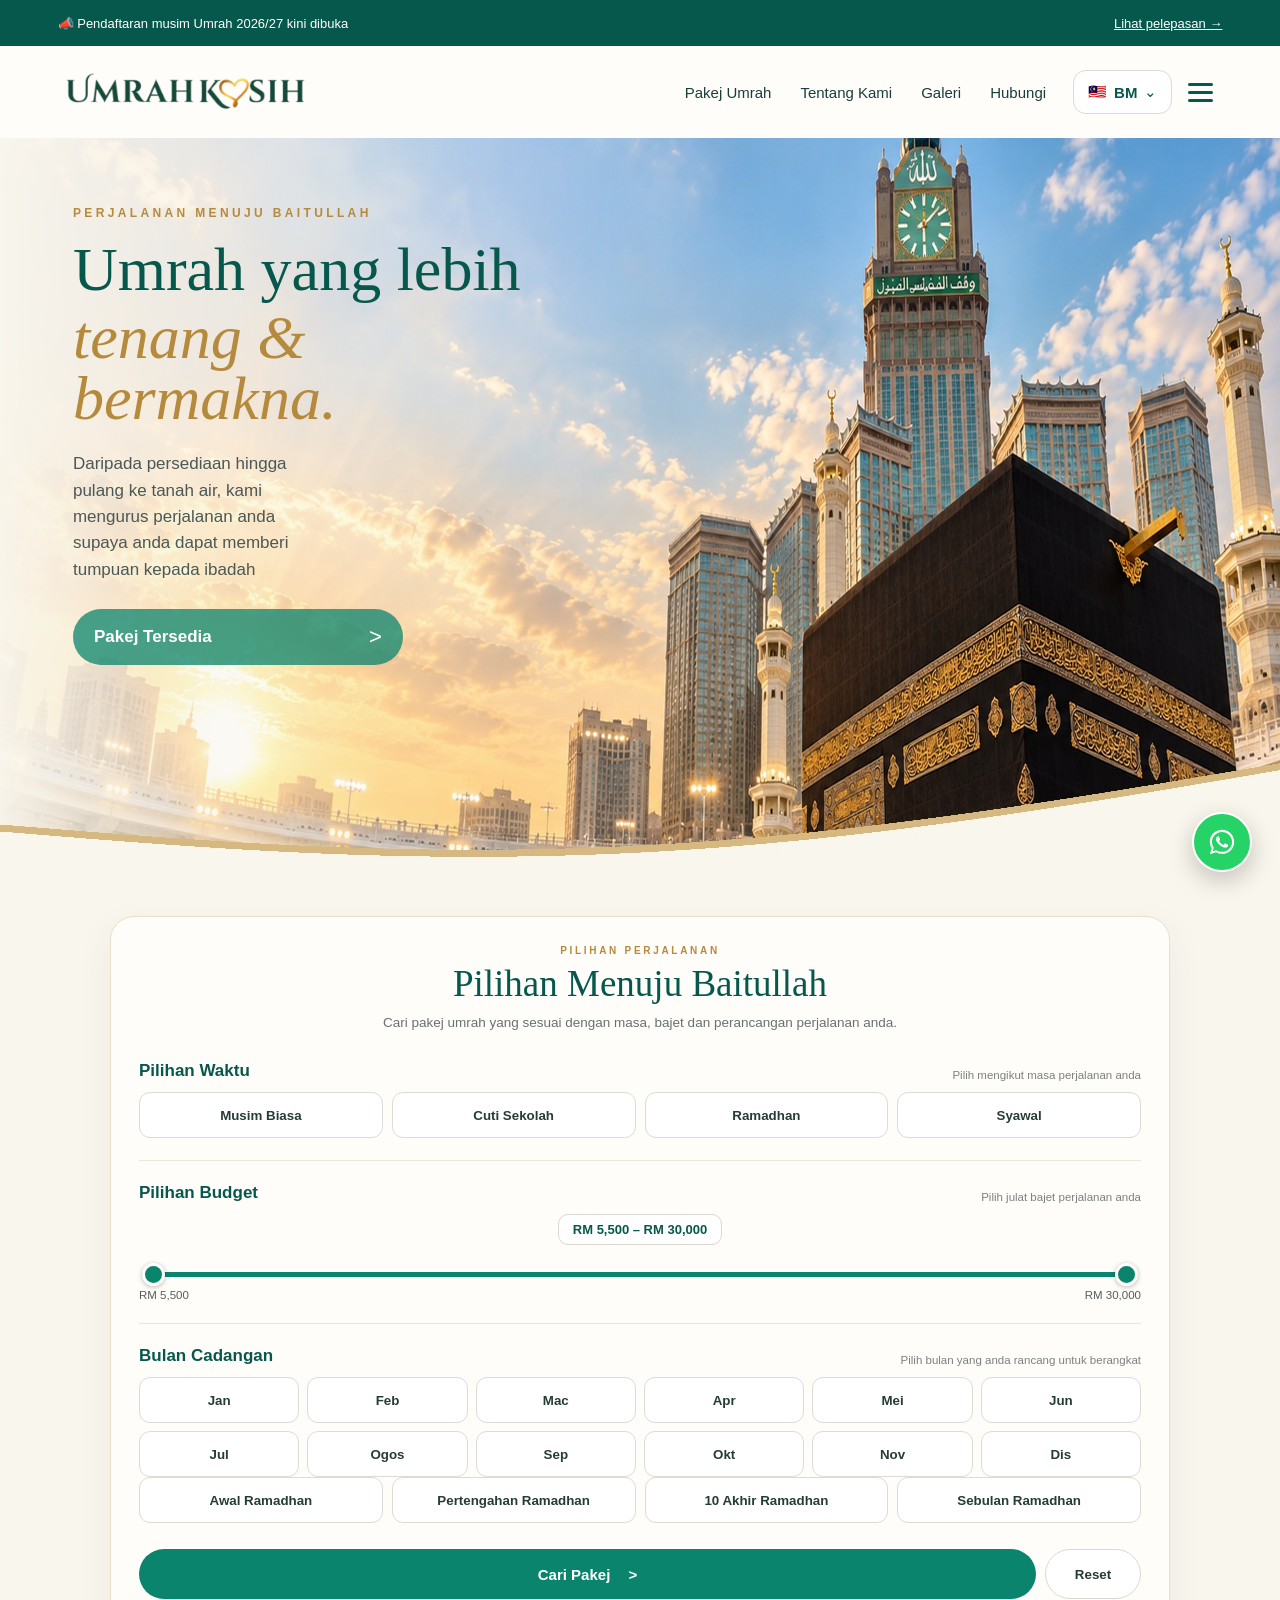
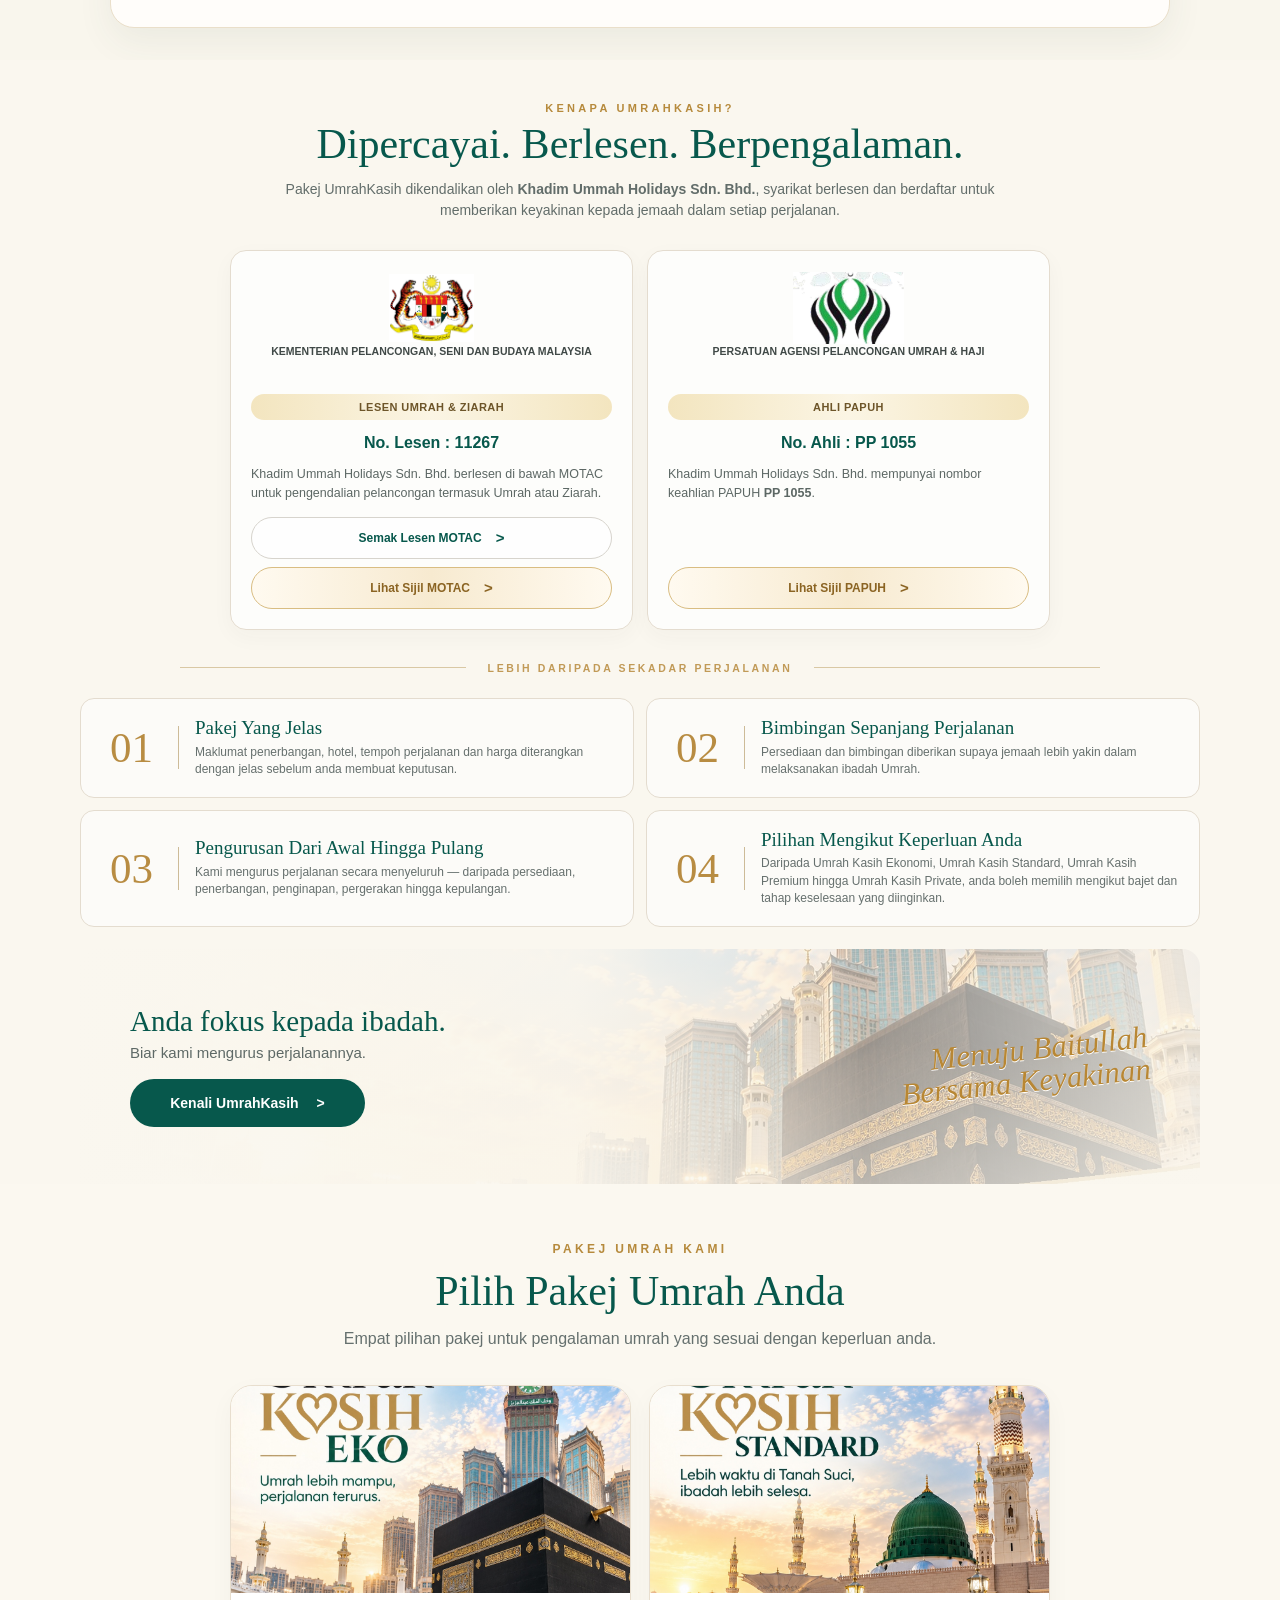
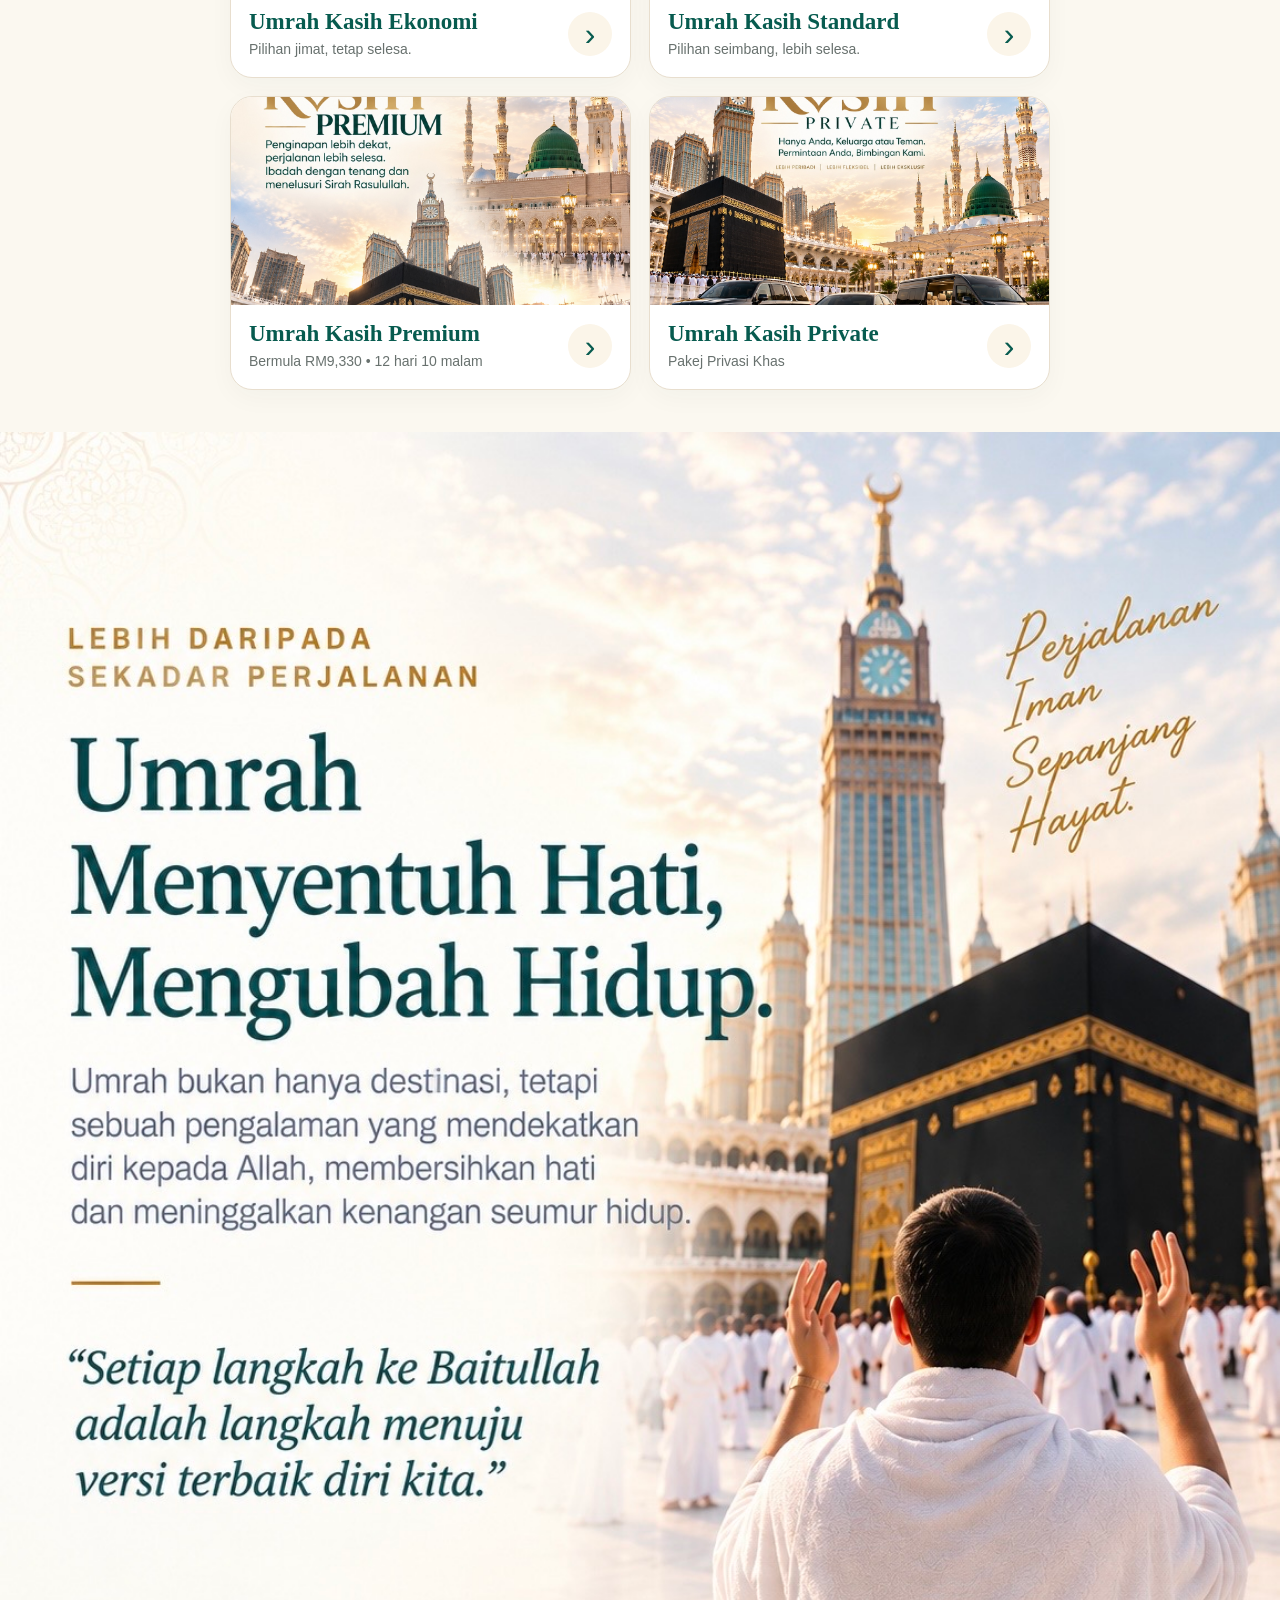
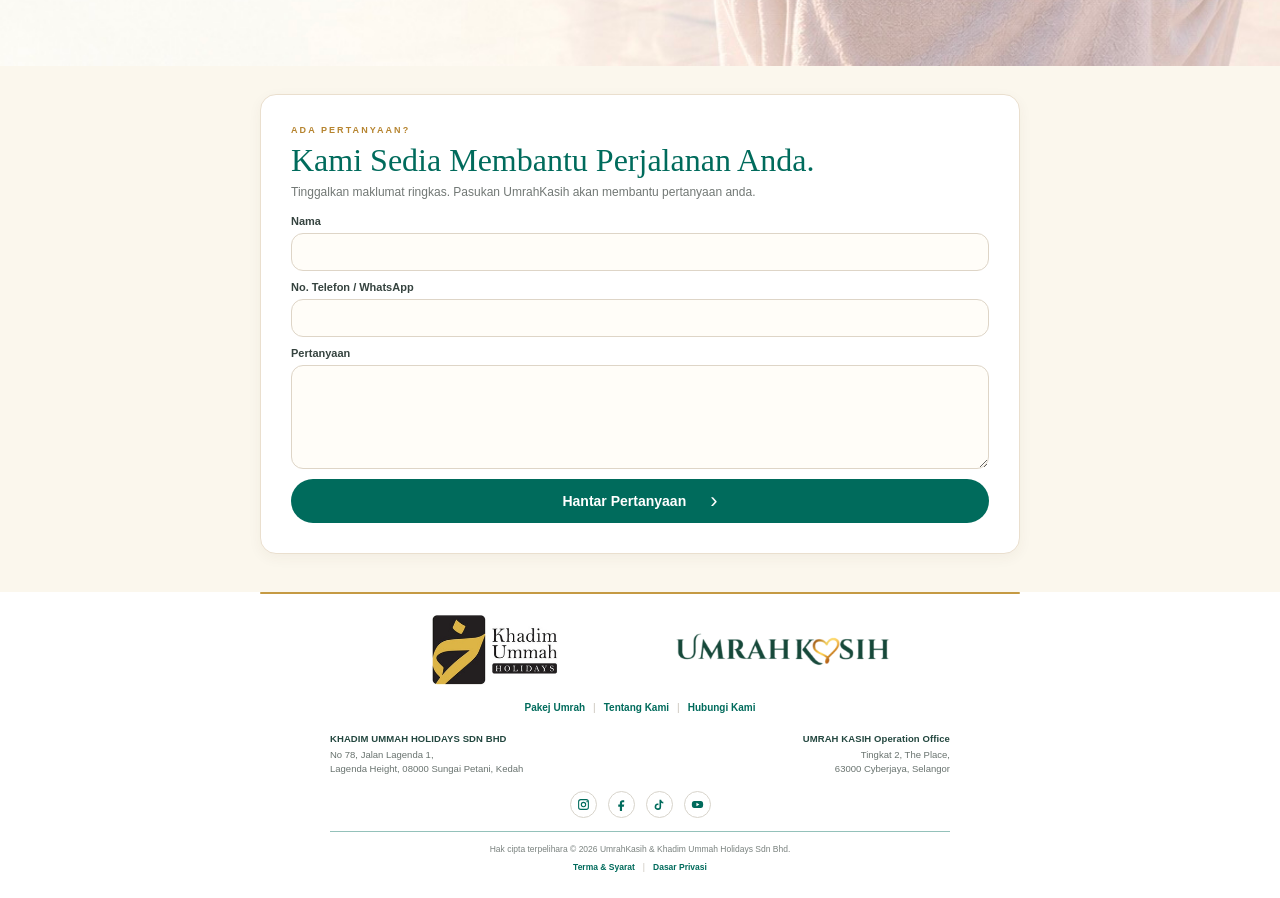
==== index.html @ 53dc825d "Add files via upload" ====
<!doctype html>
<html lang="ms">
<head>
<meta charset="utf-8">
<meta name="viewport" content="width=device-width,initial-scale=1,viewport-fit=cover">
<title>Umrah Kasih</title>
<link rel="stylesheet" href="style.css">
</head>
<body>
<div class="announcement">
  <span>📣 <span data-ms="Pendaftaran musim Umrah 2026/27 kini dibuka" data-en="Umrah 2026/27 registration is now open">Pendaftaran musim Umrah 2026/27 kini dibuka</span></span>
  <a href="#packages" data-ms="Lihat pelepasan →" data-en="View departures →">Lihat pelepasan →</a>
</div>

<header class="site-header">
  <img src="[data-uri]" class="logo" alt="Umrah Kasih">
  <nav class="desktop-nav">
    <a href="#packages">Pakej Umrah</a>
    <a href="#why">Tentang Kami</a>
    <a href="#gallery">Galeri</a>
    <a href="#contact">Hubungi</a>
  </nav>
  <div class="header-actions">
    <button id="langBtn" class="lang-btn">🇲🇾 <strong>BM</strong><span>⌄</span></button>
    <button id="menuBtn" class="menu-btn" aria-label="Menu"><span></span><span></span><span></span></button>
  </div>
  <div id="langMenu" class="lang-menu">
    <button data-lang="ms">🇲🇾 BM</button>
    <button data-lang="en">🇬🇧 EN</button>
  </div>
</header>

<main>
  <section class="hero">
    <div class="hero-bg" aria-hidden="true"></div>
    <div class="hero-content">
      <div class="eyebrow" data-ms="PERJALANAN MENUJU BAITULLAH" data-en="A JOURNEY TO BAITULLAH">PERJALANAN MENUJU BAITULLAH</div>

      <h1>
        <span data-ms="Umrah yang lebih" data-en="An Umrah that feels">Umrah yang lebih</span>
        <em data-ms="tenang &amp;<br>bermakna." data-en="calmer &amp;<br>more meaningful.">tenang &amp;<br>bermakna.</em>
      </h1>

      <p data-ms="Daripada persediaan hingga <br>pulang ke tanah air, kami <br>mengurus perjalanan anda <br>supaya anda dapat memberi <br>tumpuan kepada ibadah"
         data-en="From preparation until your return home, we manage your journey so you can focus on worship.">
        Daripada persediaan hingga <br>pulang ke tanah air, kami <br>mengurus perjalanan anda <br>supaya anda dapat memberi <br>tumpuan kepada ibadah
      </p>

      <div class="hero-actions">
        <a class="cta-primary" href="#finder">
          <span data-ms="Pakej Tersedia" data-en="Available Packages">Pakej Tersedia</span>
          <b>&gt;</b>
        </a>
      </div>
    </div>
  </section>

  
<section id="finder" class="baitullah-finder">
  <div class="finder-shell">
    <div class="finder-heading">
      <div class="finder-kicker">PILIHAN PERJALANAN</div>
      <h2>Pilihan Menuju Baitullah</h2>
      <p>Cari pakej umrah yang sesuai dengan masa, bajet dan perancangan perjalanan anda.</p>
    </div>

    <div class="finder-block">
      <div class="finder-label-row"><h3>Pilihan Waktu</h3><span>Pilih mengikut masa perjalanan anda</span></div>
      <div class="time-grid">
        <button type="button" class="choice-btn" data-season="normal">Musim Biasa</button>
        <button type="button" class="choice-btn" data-season="school">Cuti Sekolah</button>
        <button type="button" class="choice-btn" data-season="ramadhan">Ramadhan</button>
        <button type="button" class="choice-btn" data-season="syawal">Syawal</button>
      </div>
    </div>

    <div class="finder-divider"></div>

    <div class="finder-block">
      <div class="finder-label-row"><h3>Pilihan Budget</h3><span>Pilih julat bajet perjalanan anda</span></div>
      <div class="budget-box">
        <div id="budgetValue" class="budget-value">RM 5,500 – RM 30,000</div>
        <div class="range-wrap">
          <div class="range-track"></div><div id="rangeFill" class="range-fill"></div>
          <input id="budgetMin" class="range-input" type="range" min="5500" max="30000" step="500" value="5500" aria-label="Bajet minimum">
          <input id="budgetMax" class="range-input" type="range" min="5500" max="30000" step="500" value="30000" aria-label="Bajet maksimum">
        </div>
        <div class="budget-limits"><span>RM 5,500</span><span>RM 30,000</span></div>
      </div>
    </div>

    <div class="finder-divider"></div>

    <div class="finder-block">
      <div class="finder-label-row"><h3>Bulan Cadangan</h3><span id="monthHelper">Pilih bulan yang anda rancang untuk berangkat</span></div>
      <div id="monthGrid" class="month-grid">
        <button type="button" class="month-btn" data-month="Jan">Jan</button><button type="button" class="month-btn" data-month="Feb">Feb</button><button type="button" class="month-btn" data-month="Mac">Mac</button><button type="button" class="month-btn" data-month="Apr">Apr</button><button type="button" class="month-btn" data-month="Mei">Mei</button><button type="button" class="month-btn" data-month="Jun">Jun</button>
        <button type="button" class="month-btn" data-month="Jul">Jul</button><button type="button" class="month-btn" data-month="Ogos">Ogos</button><button type="button" class="month-btn" data-month="Sep">Sep</button><button type="button" class="month-btn" data-month="Okt">Okt</button><button type="button" class="month-btn" data-month="Nov">Nov</button><button type="button" class="month-btn" data-month="Dis">Dis</button>
      </div>
      <div id="ramadhanGrid" class="special-grid" hidden>
        <button type="button" class="special-btn" data-period="Awal Ramadhan">Awal Ramadhan</button><button type="button" class="special-btn" data-period="Pertengahan Ramadhan">Pertengahan Ramadhan</button><button type="button" class="special-btn" data-period="10 Akhir Ramadhan">10 Akhir Ramadhan</button><button type="button" class="special-btn" data-period="Sebulan Ramadhan">Sebulan Ramadhan</button>
      </div>
</div>

    <div class="finder-actions"><button type="button" id="finderSearch" class="finder-search">Cari Pakej <span>&gt;</span></button><button type="button" id="finderReset" class="finder-reset">Reset</button></div>
  </div>
</section>


<section id="why" class="why-umrahkasih">
  <div class="why-wrap">
    <div class="why-heading">
      <div class="why-kicker">KENAPA UMRAHKASIH?</div>
      <h2>Dipercayai. Berlesen. Berpengalaman.</h2>
      <p>Pakej UmrahKasih dikendalikan oleh <strong>Khadim Ummah Holidays Sdn. Bhd.</strong>, syarikat berlesen dan berdaftar untuk memberikan keyakinan kepada jemaah dalam setiap perjalanan.</p>
    </div>

    <div class="credential-grid">
      <article class="credential-card">
        <div class="logo-box motac-logo-box"><img src="jata-negara.png" alt="Jata Negara Malaysia"></div>
        <div class="org-sub">Kementerian Pelancongan, Seni dan Budaya Malaysia</div>
        <div class="cred-band">LESEN UMRAH &amp; ZIARAH</div>
        <h3>No. Lesen : <strong>11267</strong></h3>
        <p>Khadim Ummah Holidays Sdn. Bhd. berlesen di bawah MOTAC untuk pengendalian pelancongan termasuk Umrah atau Ziarah.</p>
        <div class="cred-actions"><a class="cred-link" href="https://www.motac.gov.my/kategori-semakan-new/agensi-pelancongan-umrah/" target="_blank" rel="noopener">Semak Lesen MOTAC <span>&gt;</span></a><button class="cred-link cred-certificate" type="button">Lihat Sijil MOTAC <span>&gt;</span></button></div>
      </article>

      <article class="credential-card">
        <div class="logo-box"><img src="papuh-logo.png" alt="PAPUH"></div>
        <div class="org-sub">Persatuan Agensi Pelancongan Umrah &amp; Haji</div>
        <div class="cred-band">AHLI PAPUH</div>
        <h3>No. Ahli : <strong>PP 1055</strong></h3>
        <p>Khadim Ummah Holidays Sdn. Bhd. mempunyai nombor keahlian PAPUH <strong>PP 1055</strong>.</p>
        <div class="cred-actions single"><button class="cred-link cred-certificate" type="button">Lihat Sijil PAPUH <span>&gt;</span></button></div>
      </article>
    </div>

    <div class="why-divider"><span></span><b>LEBIH DARIPADA SEKADAR PERJALANAN</b><span></span></div>

    <div class="benefit-grid">
      <article class="benefit-card"><div class="benefit-no">01</div><div><h3>Pakej Yang Jelas</h3><p>Maklumat penerbangan, hotel, tempoh perjalanan dan harga diterangkan dengan jelas sebelum anda membuat keputusan.</p></div></article>
      <article class="benefit-card"><div class="benefit-no">02</div><div><h3>Bimbingan Sepanjang Perjalanan</h3><p>Persediaan dan bimbingan diberikan supaya jemaah lebih yakin dalam melaksanakan ibadah Umrah.</p></div></article>
      <article class="benefit-card"><div class="benefit-no">03</div><div><h3>Pengurusan Dari Awal Hingga Pulang</h3><p>Kami mengurus perjalanan secara menyeluruh — daripada persediaan, penerbangan, penginapan, pergerakan hingga kepulangan.</p></div></article>
      <article class="benefit-card"><div class="benefit-no">04</div><div><h3>Pilihan Mengikut Keperluan Anda</h3><p>Daripada Umrah Kasih Ekonomi, Umrah Kasih Standard, Umrah Kasih Premium hingga Umrah Kasih Private, anda boleh memilih mengikut bajet dan tahap keselesaan yang diinginkan.</p></div></article>
    </div>

    <div class="why-closing">
      <div class="why-closing-copy">
        <h3>Anda fokus kepada ibadah.</h3>
        <p>Biar kami mengurus perjalanannya.</p>
        <a href="#about" class="why-cta">Kenali UmrahKasih <span>&gt;</span></a>
      </div>
      <div class="why-signature">Menuju Baitullah<br>Bersama Keyakinan</div>
    </div>
  </div>
</section>

<section id="packages" class="packages">
    <div class="eyebrow">PAKEJ UMRAH KAMI</div>
    <h2 data-ms="Pilih Pakej Umrah Anda" data-en="Choose Your Umrah Package">Pilih Pakej Umrah Anda</h2>
    <p data-ms="Empat pilihan pakej untuk pengalaman umrah yang sesuai dengan keperluan anda."
       data-en="Four package choices designed around your Umrah needs.">
       Empat pilihan pakej untuk pengalaman umrah yang sesuai dengan keperluan anda.
    </p>
    <div class="cards package-card-grid">
      <a class="package-card" href="results.html?series=eko" aria-label="Umrah Kasih Ekonomi">
        <div class="package-visual"><img src="product-eko-square.jpg" alt="Umrah Kasih Ekonomi — 9 hari 7 malam, bermula RM5,980"></div>
        <div class="package-card-body"><div><h3>Umrah Kasih Ekonomi</h3><p>Pilihan jimat, tetap selesa.</p></div><span class="package-arrow">›</span></div>
      </a>
      <a class="package-card" href="results.html?series=standard" aria-label="Umrah Kasih Standard">
        <div class="package-visual"><img src="product-standard-square.jpg" alt="Umrah Kasih Standard — 11 hari 9 malam, bermula RM6,480"></div>
        <div class="package-card-body"><div><h3>Umrah Kasih Standard</h3><p>Pilihan seimbang, lebih selesa.</p></div><span class="package-arrow">›</span></div>
      </a>
      <a class="package-card" href="results.html?series=premium" aria-label="Umrah Kasih Premium">
        <div class="package-visual premium"><img src="product-premium-square.jpg" alt="Umrah Kasih Premium — 12 hari 10 malam, bermula RM9,330"></div>
        <div class="package-card-body"><div><h3>Umrah Kasih Premium</h3><p>Bermula RM9,330 • 12 hari 10 malam</p></div><span class="package-arrow">›</span></div>
      </a>
      <a class="package-card" href="results.html?series=private" aria-label="Umrah Kasih Private">
        <div class="package-visual private"><img src="product-private-square.jpg" alt="Umrah Kasih Private — Pakej Privasi Khas"></div>
        <div class="package-card-body"><div><h3>Umrah Kasih Private</h3><p>Pakej Privasi Khas</p></div><span class="package-arrow">›</span></div>
      </a>
    </div>
  </section>

<section id="testimoni" class="v50-section v50-experience">
  <div class="v50-wrap">
    <img class="v50-title-graphic" src="mobile-mereka-telah-melaluinya.jpg" alt="Mereka Telah Melaluinya">
    <div class="v50-video-row">
      <article class="v50-video-card"><video class="v50-video-box" controls playsinline webkit-playsinline preload="metadata" poster="poster-jemaah-01.jpg"><source src="pengalaman-jemaah-01.mp4" type="video/mp4">Video tidak dapat dimainkan pada pelayar ini.</video><b>Pengalaman Jemaah<br>01</b></article>
      <article class="v50-video-card"><video class="v50-video-box" controls playsinline webkit-playsinline preload="metadata" poster="poster-jemaah-02.jpg"><source src="pengalaman-jemaah-02.mp4" type="video/mp4">Video tidak dapat dimainkan pada pelayar ini.</video><b>Pengalaman Jemaah<br>02</b></article>
      <article class="v50-video-card"><video class="v50-video-box" controls playsinline webkit-playsinline preload="metadata" poster="poster-jemaah-03.jpg"><source src="pengalaman-jemaah-03.mp4" type="video/mp4">Video tidak dapat dimainkan pada pelayar ini.</video><b>Pengalaman Jemaah<br>03</b></article>
      <article class="v50-video-card"><video class="v50-video-box" controls playsinline webkit-playsinline preload="metadata" poster="poster-jemaah-04.jpg"><source src="pengalaman-jemaah-04.mp4" type="video/mp4">Video tidak dapat dimainkan pada pelayar ini.</video><b>Pengalaman Jemaah<br>04</b></article>
      <article class="v50-video-card"><video class="v50-video-box" controls playsinline webkit-playsinline preload="metadata" poster="poster-jemaah-05.jpg"><source src="pengalaman-jemaah-05.mp4" type="video/mp4">Video tidak dapat dimainkan pada pelayar ini.</video><b>Pengalaman Jemaah<br>05</b></article>
    </div>
  </div>
</section>

<section id="kata-jemaah" class="v50-section v50-voices">
  <div class="v50-wrap">
    <img class="v50-title-graphic" src="mobile-kepercayaan-amanah.jpg" alt="Kepercayaan Mereka, Amanah Kami">
    <div class="v50-review-row">
      <article class="v50-review"><img src="photo-jemaah-1.jpg" alt="Jemaah UmrahKasih"><div class="v50-stars">★★★★★</div><blockquote>“Pengurusan sangat teratur dari mula hingga pulang. Hotel selesa, mutawwif sangat prihatin. InsyaAllah akan bersama lagi.”</blockquote><b>En. Ahmad &amp; Pn. Siti</b><small>UmrahKasih Premium • Nov 2025</small></article>
      <article class="v50-review"><img src="photo-jemaah-2.jpg" alt="Jemaah UmrahKasih"><div class="v50-stars">★★★★★</div><blockquote>“Perjalanan yang sangat bermakna. Mutawwif banyak membantu kami terutama jemaah yang pertama kali menunaikan umrah. Terima kasih UmrahKasih!”</blockquote><b>Puan Zaleha</b><small>UmrahKasih Standard • Feb 2026</small></article>
    </div>
    <div class="v50-dots"><i></i><i></i><i></i><i></i></div>
  </div>
</section>

<section class="v541-heart-banner" aria-label="Umrah Menyentuh Hati, Mengubah Hidup">
  <img src="umrah-menyentuh-hati.jpg" alt="Umrah Menyentuh Hati, Mengubah Hidup — Perjalanan Iman Sepanjang Hayat">
</section>

<section class="v50-section v50-voices v542-airline-section" aria-label="Penerbangan Kami">
  <div class="v50-wrap">
    <div class="v50-airline"><div><span>PENERBANGAN KAMI</span><h3>Penerbangan Selesa &amp; Terjamin.</h3><p>Kami bekerjasama dengan airline terpilih untuk keselesaan jemaah.</p></div><div class="v51-airline-group"><div class="v51-airline-label">PENERBANGAN TERUS</div><div class="v51-airline-logos direct"><div><img src="airline-amal.jpg" alt="Amal by Malaysia Airlines"></div><div><img src="airline-malaysia.jpg" alt="Malaysia Airlines"></div><div><img src="airline-saudia.png" alt="Saudia"></div></div></div><div class="v51-airline-group"><div class="v51-airline-label">PENERBANGAN TRANSIT</div><div class="v51-airline-logos transit"><div><img src="airline-qatar.webp" alt="Qatar Airways"></div><div><img src="airline-emirates.webp" alt="Emirates"></div><div><img src="airline-airarabia.png" alt="Air Arabia"></div></div></div></div>
    <div class="v50-quote">“Setiap perjalanan ada kisah.<br>Setiap kisah ada makna.”</div>
  </div>
</section>

<section class="v546-inquiry" aria-label="Borang Pertanyaan UmrahKasih">
  <div class="v546-inquiry-wrap">
    <span class="v546-eyebrow">ADA PERTANYAAN?</span>
    <h3>Kami Sedia Membantu Perjalanan Anda.</h3>
    <p>Tinggalkan maklumat ringkas. Pasukan UmrahKasih akan membantu pertanyaan anda.</p>
    <form class="v546-form" action="#" method="post">
      <label>Nama
        <input type="text" name="nama" autocomplete="name" required>
      </label>
      <label>No. Telefon / WhatsApp
        <input type="tel" name="telefon" autocomplete="tel" inputmode="tel" required>
      </label>
      <label>Pertanyaan
        <textarea name="pertanyaan" rows="4"></textarea>
      </label>
      <button type="submit">Hantar Pertanyaan <b>›</b></button>
    </form>
  </div>
</section>

<section id="gallery" class="v50-section v50-gallery">
  <div class="v50-wrap">
    <img class="v50-title-graphic" src="mobile-detik-indah.jpg" alt="Detik Indah Sepanjang Perjalanan">
    <div class="v50-gallery-grid">
      <figure class="tall"><img src="photo-makkah-aerial.jpg" alt="Makkah"><figcaption><b>Makkah</b><small>Kota yang mengubah hati</small></figcaption></figure>
      <figure><img src="photo-nabawi.jpg" alt="Madinah"><figcaption><b>Madinah</b><small>Ketenangan jiwa</small></figcaption></figure>
      <figure><img src="photo-jemaah-2.jpg" alt="Jemaah Kami"><figcaption><b>Jemaah Kami</b><small>Kebersamaan yang bermakna</small></figcaption></figure>
      <figure><img src="photo-ziarah.jpg" alt="Ziarah"><figcaption><b>Ziarah</b><small>Menghayati sejarah</small></figcaption></figure>
      <figure><img src="photo-jemaah-1.jpg" alt="Berangkat Bersama"><figcaption><b>Berangkat Bersama</b><small>Satu niat, satu tujuan</small></figcaption></figure>
    </div>
    <div class="v50-gallery-bottom"><div><strong>37</strong><span>Perjalanan Umrah<br>Telah Dilaksanakan</span></div><a href="#">Lihat Semua Galeri <b>›</b></a></div>
    <div class="v50-quote gallery-quote">“Bukan sekadar gambar,<br>tetapi kenangan yang akan sentiasa<br>hidup dalam hati.”</div>

    <section class="v549-musawwiq" aria-labelledby="musawwiq-title">
      <div class="v549-musawwiq-inner">
        <span>JADI SEBAHAGIAN DARIPADA UMRAHKASIH</span>
        <h3 id="musawwiq-title">Bantu Mereka Menuju Baitullah.<br>Jana Pendapatan Bersama Kami.</h3>
        <p>Sertai rangkaian Musawwiq UmrahKasih dan bantu memperkenalkan perjalanan UmrahKasih kepada keluarga, sahabat dan komuniti anda.</p>
        <a href="musawwiq.html">Daftar Sebagai Musawwiq <b>›</b></a>
      </div>
    </section>
  </div>
</section>

<section class="v5410-brand-footer" aria-label="Khadim Ummah Holidays dan UmrahKasih">
  <div class="v5410-gold-line"></div>
  <div class="v5410-brand-row">
    <div class="v5410-brand v5410-khadim"><img src="khadim-ummah-horizontal.jpg" alt="Khadim Ummah Holidays"></div>
    <div class="v5410-brand v5410-umrahkasih"><img src="logo-primary.png" alt="UmrahKasih"></div>
  </div>
  <footer class="v5412-footer">
    <nav class="v5412-links" aria-label="Pautan utama">
      <a href="#packages">Pakej Umrah</a><i>|</i><a href="#tentang-kami">Tentang Kami</a><i>|</i><a href="#hubungi-kami">Hubungi Kami</a>
    </nav>
    <div class="v5412-addresses">
      <address><strong>KHADIM UMMAH HOLIDAYS SDN BHD</strong><br>No 78, Jalan Lagenda 1,<br>Lagenda Height, 08000 Sungai Petani, Kedah</address>
      <address><strong>UMRAH KASIH Operation Office</strong><br>Tingkat 2, The Place,<br>63000 Cyberjaya, Selangor</address>
    </div>
    <div class="v5412-social" aria-label="Media sosial">
      <a href="#" aria-label="Instagram"><svg viewBox="0 0 24 24" aria-hidden="true"><path d="M7 2h10a5 5 0 0 1 5 5v10a5 5 0 0 1-5 5H7a5 5 0 0 1-5-5V7a5 5 0 0 1 5-5zm0 2a3 3 0 0 0-3 3v10a3 3 0 0 0 3 3h10a3 3 0 0 0 3-3V7a3 3 0 0 0-3-3H7zm11.5 1.5a1.25 1.25 0 1 1 0 2.5 1.25 1.25 0 0 1 0-2.5zM12 7a5 5 0 1 1 0 10 5 5 0 0 1 0-10zm0 2a3 3 0 1 0 0 6 3 3 0 0 0 0-6z"/></svg></a>
      <a href="#" aria-label="Facebook"><svg viewBox="0 0 24 24" aria-hidden="true"><path d="M14 8h3V4h-3c-3 0-5 2-5 5v3H6v4h3v8h4v-8h3.3l.7-4H13V9c0-.7.3-1 1-1z"/></svg></a>
      <a href="#" aria-label="TikTok"><svg viewBox="0 0 24 24" aria-hidden="true"><path d="M15 3c.4 2.3 1.8 3.7 4 4v3a8 8 0 0 1-4-1.2V16a6 6 0 1 1-5-5.9v3.2A3 3 0 1 0 12 16V3h3z"/></svg></a>
      <a href="#" aria-label="YouTube"><svg viewBox="0 0 24 24" aria-hidden="true"><path d="M22 8.2a3 3 0 0 0-2.1-2.1C18 5.6 12 5.6 12 5.6s-6 0-7.9.5A3 3 0 0 0 2 8.2 31 31 0 0 0 1.5 12 31 31 0 0 0 2 15.8a3 3 0 0 0 2.1 2.1c1.9.5 7.9.5 7.9.5s6 0 7.9-.5a3 3 0 0 0 2.1-2.1 31 31 0 0 0 .5-3.8 31 31 0 0 0-.5-3.8zM10 15.2V8.8l5.5 3.2L10 15.2z"/></svg></a>
    </div>
    <div class="v5412-green-line"></div>
    <p class="v5412-copy">Hak cipta terpelihara © 2026 UmrahKasih &amp; Khadim Ummah Holidays Sdn Bhd.</p>
    <div class="v5412-legal"><a href="#">Terma &amp; Syarat</a><i>|</i><a href="#">Dasar Privasi</a></div>
  </footer>
</section>
</main>

<button class="v5415-whatsapp" id="waOpen" type="button" aria-label="Hubungi Pasukan UmrahKasih melalui WhatsApp" aria-expanded="false">
  <svg viewBox="0 0 32 32" aria-hidden="true"><path d="M16.02 3C8.84 3 3 8.72 3 15.75c0 2.48.74 4.9 2.14 6.96L3 29l6.5-2.08a13.2 13.2 0 0 0 6.51 1.73h.01C23.2 28.65 29 22.93 29 15.9 29 8.86 23.2 3 16.02 3zm0 23.5c-2.02 0-4-.54-5.72-1.56l-.41-.24-3.86 1.24 1.27-3.75-.27-.42a10.58 10.58 0 0 1-1.72-5.84c0-5.87 4.8-10.65 10.72-10.65 5.9 0 10.7 4.78 10.7 10.65 0 5.86-4.8 10.57-10.71 10.57zm5.88-7.97c-.32-.16-1.9-.93-2.2-1.04-.29-.1-.5-.16-.71.16-.21.31-.82 1.04-1 1.25-.18.21-.37.24-.69.08-.32-.16-1.35-.49-2.57-1.56a9.7 9.7 0 0 1-1.78-2.18c-.19-.32-.02-.49.14-.65.14-.14.32-.37.48-.55.16-.18.21-.31.32-.52.1-.21.05-.39-.03-.55-.08-.16-.71-1.7-.98-2.33-.26-.62-.52-.54-.71-.55h-.61c-.21 0-.55.08-.84.39-.29.31-1.11 1.08-1.11 2.64 0 1.56 1.14 3.06 1.3 3.27.16.21 2.24 3.39 5.43 4.75.76.33 1.35.52 1.81.67.76.24 1.45.21 2 .13.61-.09 1.9-.77 2.17-1.51.27-.75.27-1.39.19-1.52-.08-.13-.29-.21-.61-.37z"/></svg>
</button>
<div class="v5415-wa-backdrop" id="waBackdrop" hidden></div>
<section class="v5415-wa-panel" id="waPanel" aria-label="Hubungi Pasukan UmrahKasih" aria-hidden="true">
  <div class="v5415-wa-head"><div><small>WHATSAPP UMRAHKASIH</small><h3>Hubungi Pasukan Kami</h3><p>Pilih petugas untuk pertanyaan anda.</p></div><button id="waClose" type="button" aria-label="Tutup">×</button></div>
  <div class="v5415-wa-list">
    <a href="https://wa.me/60135890865?text=Assalamualaikum%2C%20saya%20ingin%20bertanya%20tentang%20pakej%20UmrahKasih." target="_blank" rel="noopener"><img src="team-ustaz-fadh.jpg" alt="Ustaz Fadh"><span><b>Ustaz Fadh</b><small>+60135890865</small></span><em>WhatsApp ›</em></a>
    <a href="https://wa.me/60134599260?text=Assalamualaikum%2C%20saya%20ingin%20bertanya%20tentang%20pakej%20UmrahKasih." target="_blank" rel="noopener"><img src="team-ustaz-ihsan.jpg" alt="Ustaz Ihsan"><span><b>Ustaz Ihsan</b><small>+60134599260</small></span><em>WhatsApp ›</em></a>
    <a href="https://wa.me/60129761791?text=Assalamualaikum%2C%20saya%20ingin%20bertanya%20tentang%20pakej%20UmrahKasih." target="_blank" rel="noopener"><img src="team-ustaz-amirul.jpg" alt="Ustaz Amirul"><span><b>Ustaz Amirul</b><small>+60129761791</small></span><em>WhatsApp ›</em></a>
    <a href="https://wa.me/60124964772?text=Assalamualaikum%2C%20saya%20ingin%20bertanya%20tentang%20pakej%20UmrahKasih." target="_blank" rel="noopener"><img src="team-cik-sakinah.jpg" alt="Cik Sakinah"><span><b>Cik Sakinah</b><small>+60124964772</small></span><em>WhatsApp ›</em></a>
    <a href="https://wa.me/60192549107?text=Assalamualaikum%2C%20saya%20ingin%20bertanya%20tentang%20pakej%20UmrahKasih." target="_blank" rel="noopener"><img src="team-cik-aqilah.jpg" alt="Cik Aqilah"><span><b>Cik Aqilah</b><small>+60192549107</small></span><em>WhatsApp ›</em></a>
    <a href="https://wa.me/60175848295?text=Assalamualaikum%2C%20saya%20ingin%20bertanya%20tentang%20pakej%20UmrahKasih." target="_blank" rel="noopener"><img src="team-puan-su.jpg" alt="Puan Su"><span><b>Puan Su</b><small>+60175848295</small></span><em>WhatsApp ›</em></a>
  </div>
</section>

<script src="app.js"></script>
<script>
(()=>{const open=document.getElementById('waOpen'),panel=document.getElementById('waPanel'),back=document.getElementById('waBackdrop'),close=document.getElementById('waClose');function show(){back.hidden=false;panel.classList.add('is-open');panel.setAttribute('aria-hidden','false');open.setAttribute('aria-expanded','true')}function hide(){panel.classList.remove('is-open');panel.setAttribute('aria-hidden','true');open.setAttribute('aria-expanded','false');setTimeout(()=>back.hidden=true,180)}open.addEventListener('click',show);close.addEventListener('click',hide);back.addEventListener('click',hide);document.addEventListener('keydown',e=>{if(e.key==='Escape')hide()})})();
</script>

<script>
(()=>{const b=document.getElementById('finderSearch');if(b)b.addEventListener('click',()=>{window.location.href='results.html';});})();
</script>
</body>
</html>
---- style.css ----
:root{
  --green:#07584c;
  --green2:#0b846e;
  --gold:#b68a3c;
  --ivory:#f9f6ed;
  --ink:#4b5856;
}
*{box-sizing:border-box}
html{scroll-behavior:smooth}
body{margin:0;background:var(--ivory);color:var(--green);font-family:Arial,Helvetica,sans-serif}
.announcement{height:46px;background:var(--green);color:#fff;display:flex;align-items:center;justify-content:space-between;gap:14px;padding:0 4.5%;font-size:13px}
.announcement a{color:#fff;white-space:nowrap}
.site-header{height:92px;background:#fffdfa;display:flex;align-items:center;padding:0 4.5%;position:relative;z-index:10}
.logo{width:300px;max-height:72px;object-fit:contain;object-position:left center}
.desktop-nav{margin-left:auto;display:flex;gap:29px}
.desktop-nav a{color:#173f38;text-decoration:none;font-size:15px}
.header-actions{margin-left:27px;display:flex;align-items:center;gap:8px}
.lang-btn{height:44px;padding:0 14px;border:1px solid #dedbd4;border-radius:13px;background:#fff;color:var(--green);font-size:15px;display:flex;align-items:center;gap:7px}
.menu-btn{width:42px;height:42px;border:0;background:transparent;display:flex;flex-direction:column;justify-content:center;gap:5px;padding:8px}
.menu-btn span{height:3px;background:var(--green);border-radius:3px;width:25px}
.lang-menu{display:none;position:absolute;right:72px;top:70px;background:#fff;border:1px solid #ddd;border-radius:11px;overflow:hidden;box-shadow:0 12px 30px #0002}
.lang-menu.open{display:grid}
.lang-menu button{border:0;background:#fff;padding:13px 18px;text-align:left}

.hero{position:relative;height:760px;overflow:hidden;background:var(--ivory)}
.hero-bg{position:absolute;inset:0;background:url("hero-desktop.jpg") center/100% 100% no-repeat}
.hero-content{position:relative;z-index:2;width:48%;padding:68px 0 0 5.7%}
.eyebrow{font-size:12px;font-weight:700;letter-spacing:.28em;color:var(--gold)}
.hero h1{margin:19px 0 23px;font:400 62px/.98 Georgia,"Times New Roman",serif;color:var(--green)}
.hero h1 em{display:block;color:var(--gold);font-weight:400;margin-top:7px}
.hero p{max-width:470px;margin:0;color:var(--ink);font-size:17px;line-height:1.55}
.hero-actions{display:grid;gap:10px;width:330px;margin-top:26px}
.hero-actions a{height:56px;border-radius:30px;display:flex;align-items:center;gap:15px;padding:0 21px;text-decoration:none;font-size:17px;font-weight:700}
.hero-actions b{margin-left:auto;font-size:22px;font-weight:400}
.cta-primary{background:rgba(11,132,110,.75);color:white}
.cta-secondary{background:rgba(255,255,255,.75);color:var(--green);border:2px solid var(--green2)}
.search-icon{width:22px;height:22px;border:3px solid currentColor;border-radius:50%;position:relative;display:block}
.search-icon:after{content:"";position:absolute;width:10px;height:3px;background:currentColor;right:-8px;bottom:-4px;transform:rotate(45deg);border-radius:2px}
.grid-icon{width:23px;height:23px;display:grid;grid-template-columns:1fr 1fr;gap:3px}
.grid-icon i{border:2px solid currentColor;border-radius:2px}

.packages{background:var(--ivory);text-align:center;padding:24px 5% 70px}
.packages h2{font:400 42px/1.05 Georgia,"Times New Roman",serif;margin:13px 0 14px}
.packages>p{margin:0 auto 28px;max-width:620px;color:#65706e;line-height:1.5}
.cards{display:grid;grid-template-columns:repeat(2,minmax(0,1fr));gap:16px;max-width:760px;margin:0 auto}
.cards article{background:#fff;border:1px solid #e8e0d3;border-radius:22px;padding:22px;min-height:160px;text-align:left;display:flex;align-items:center;box-shadow:0 8px 24px rgba(28,53,46,.03)}
.cards article h3{margin:0;color:var(--green);font-size:24px;line-height:1.15}

@media (min-width:768px) and (max-width:1023px){
  .desktop-nav{display:none}.header-actions{margin-left:auto}
  .hero{height:680px}.hero-content{width:58%;padding-top:54px}
  .hero h1{font-size:52px}.cards{grid-template-columns:repeat(2,minmax(0,1fr))}
}

@media (max-width:767px){
  .announcement{height:48px;padding:0 14px;font-size:10.5px}
  .announcement>span{white-space:nowrap;overflow:hidden;text-overflow:ellipsis}
  .site-header{height:68px;padding:0 17px}
  .logo{width:210px;max-height:60px}
  .desktop-nav{display:none}
  .header-actions{margin-left:auto;gap:3px}
  .lang-btn{height:36px;padding:0 10px;font-size:12.5px;border-radius:11px}
  .menu-btn{width:36px;height:36px;padding:7px}
  .menu-btn span{width:22px;height:2.5px}
  .lang-menu{right:48px;top:59px}

  /* LOCKED MOBILE HERO */
  .hero{
    height:auto;
    aspect-ratio:1174/1120;
    min-height:0;
    margin:0;
    background:var(--ivory);
  }
  .hero-bg{
    background-image:url("hero-mobile.jpg");
    background-size:100% 100%;
    background-position:center;
  }
  .hero-content{
    width:100%;
    padding:17px 18px 0;
  }
  .eyebrow{font-size:8.6px;letter-spacing:.21em}
  .hero h1{
    font-size:34px;
    line-height:.97;
    max-width:350px;
    margin:14px 0 17px;
  }
  .hero h1 em{margin-top:3px}
  .hero p{
    font-size:13px;
    line-height:1.48;
    max-width:246px;
    margin:0;
  }
  .hero-actions{
    width:208px;
    margin-top:15px;
  }
  .hero-actions a{
    height:38px;
    border-radius:21px;
    padding:0 14px;
    gap:8px;
    font-size:12px;
  }
  .hero-actions b{font-size:15px}
  .search-icon{width:19px;height:19px;border-width:2.5px}
  .search-icon:after{height:2.5px;width:8px;right:-7px;bottom:-3px}
  .grid-icon{width:17px;height:17px;gap:2px}

  /* no extra white gap after wave */
  .packages{
    margin-top:-1px;
    padding:13px 18px 55px;
  }
  .packages .eyebrow{font-size:9px}
  .packages h2{font-size:31px;margin:9px 0 11px}
  .packages>p{font-size:13.5px;max-width:335px;margin-bottom:24px}
.cards article{padding:18px 16px;min-height:118px;border-radius:18px}
  .cards article h3{font-size:18px;line-height:1.22}
  .cards{grid-template-columns:repeat(2,minmax(0,1fr));gap:12px}
}
@media(max-width:390px){
  .hero-content{padding-left:16px;padding-right:16px}
  .hero h1{font-size:32px}
  .hero p{font-size:12.5px;max-width:226px}
  .hero-actions{width:200px}
  .cards article{padding:16px 14px;min-height:104px}
  .cards article h3{font-size:16px}
}


/* Pilihan Menuju Baitullah */
.baitullah-finder{background:var(--ivory);padding:18px 4.5% 32px}
.finder-shell{width:min(1060px,100%);margin:auto;background:#fffdfa;border:1px solid #eadfca;border-radius:24px;padding:28px;box-shadow:0 14px 36px rgba(61,78,70,.07)}
.finder-heading{text-align:center;margin-bottom:28px}.finder-kicker{color:var(--gold);font-size:10px;font-weight:700;letter-spacing:.27em;margin-bottom:8px}.finder-heading h2{margin:0;color:var(--green);font:400 37px/1.08 Georgia,"Times New Roman",serif}.finder-heading p{margin:9px auto 0;max-width:600px;color:#68716f;font-size:13.5px;line-height:1.5}
.finder-label-row{display:flex;justify-content:space-between;gap:16px;align-items:flex-end;margin-bottom:11px}.finder-label-row h3{margin:0;color:var(--green);font-size:17px}.finder-label-row span{color:#7b817f;font-size:11.5px;text-align:right}
.time-grid{display:grid;grid-template-columns:repeat(4,1fr);gap:9px}.choice-btn,.month-btn,.special-btn{border:1px solid #dedbd4;background:#fff;color:#263c37;border-radius:11px;min-height:46px;padding:9px 10px;font-weight:600;cursor:pointer;transition:.18s ease}.choice-btn.active,.month-btn.active,.special-btn.active{background:var(--green2);border-color:var(--green2);color:#fff}.month-btn.dimmed{opacity:.22;pointer-events:none;background:#f4f1eb}
.finder-divider{height:1px;background:#eee6d9;margin:22px 0}.budget-value{display:table;margin:0 auto 14px;background:#fff;border:1px solid #ddd8cd;border-radius:10px;padding:7px 14px;color:var(--green);font-size:13px;font-weight:700}.range-wrap{position:relative;height:30px;margin:0 3px}.range-track,.range-fill{position:absolute;top:13px;height:5px;border-radius:6px}.range-track{left:0;right:0;background:#ddd9cf}.range-fill{left:0;right:0;background:var(--green2)}
.range-input{position:absolute;inset:0;width:100%;height:30px;margin:0;background:transparent;pointer-events:none;-webkit-appearance:none;appearance:none}.range-input::-webkit-slider-runnable-track{height:5px;background:transparent}.range-input::-webkit-slider-thumb{-webkit-appearance:none;width:23px;height:23px;border-radius:50%;border:3px solid #fff;background:var(--green2);box-shadow:0 1px 5px #0004;margin-top:-9px;pointer-events:auto}.range-input::-moz-range-track{height:5px;background:transparent}.range-input::-moz-range-thumb{width:19px;height:19px;border-radius:50%;border:3px solid #fff;background:var(--green2);box-shadow:0 1px 5px #0004;pointer-events:auto}.budget-limits{display:flex;justify-content:space-between;color:#555f5c;font-size:11.5px}
.month-grid{display:grid;grid-template-columns:repeat(6,1fr);gap:8px}.special-grid{display:grid;grid-template-columns:repeat(4,1fr);gap:9px}.syawal-grid{grid-template-columns:minmax(160px,260px)}
.finder-actions{display:flex;gap:9px;margin-top:26px}.finder-search{flex:1;min-height:50px;border:0;border-radius:27px;background:var(--green2);color:#fff;font-size:15px;font-weight:700}.finder-search span{margin-left:14px}.finder-reset{min-width:96px;min-height:50px;border:1px solid #ddd8cf;border-radius:27px;background:#fff;color:#263b36;font-weight:700}
@media(max-width:767px){.baitullah-finder{padding:14px 13px 24px}.finder-shell{border-radius:19px;padding:20px 15px 17px}.finder-heading{margin-bottom:22px}.finder-kicker{font-size:8.5px;letter-spacing:.22em}.finder-heading h2{font-size:29px}.finder-heading p{font-size:12px;max-width:310px}.finder-label-row{align-items:flex-start;margin-bottom:9px}.finder-label-row h3{font-size:15.5px}.finder-label-row span{max-width:145px;font-size:10px;line-height:1.25}.time-grid{grid-template-columns:repeat(2,1fr);gap:7px}.choice-btn{min-height:42px;font-size:12px;border-radius:9px}.finder-divider{margin:18px 0}.budget-value{font-size:12px;padding:6px 11px;margin-bottom:11px}.month-grid{grid-template-columns:repeat(6,1fr);gap:5px}.month-btn{min-height:38px;padding:6px 1px;font-size:11px;border-radius:8px}.special-grid{grid-template-columns:repeat(2,1fr);gap:7px}.special-btn{min-height:42px;font-size:11.5px;border-radius:9px}.syawal-grid{grid-template-columns:1fr}.finder-actions{margin-top:20px;gap:7px}.finder-search{min-height:44px;font-size:13.5px}.finder-reset{min-width:72px;min-height:44px;font-size:12px}}

/* Updated month behavior */
.month-btn.locked,
.special-btn.locked{
  opacity:.22 !important;
  filter:saturate(.35);
  pointer-events:none !important;
  background:#f4f1eb !important;
  color:#6d7471 !important;
  border-color:#e3dfd7 !important;
}

/* ===============================
   KENAPA UMRAHKASIH
   =============================== */
.why-umrahkasih{background:#faf7ef;padding:42px 4.5% 0;position:relative;overflow:hidden}
.why-wrap{width:min(1120px,100%);margin:0 auto}
.why-heading{text-align:center;max-width:820px;margin:0 auto 28px}
.why-kicker{font-size:11px;font-weight:700;letter-spacing:.30em;color:var(--gold);margin-bottom:8px}
.why-heading h2{margin:0;color:var(--green);font:400 42px/1.08 Georgia,"Times New Roman",serif}
.why-heading p{margin:11px auto 0;color:#626d6a;font-size:14px;line-height:1.55;max-width:760px}
.credential-grid{display:grid;grid-template-columns:repeat(3,1fr);gap:14px}
.credential-card{background:rgba(255,255,255,.74);border:1px solid #e4dccf;border-radius:16px;padding:20px;min-height:380px;display:flex;flex-direction:column;box-shadow:0 7px 22px rgba(50,62,57,.035)}
.org-mark{height:74px;display:flex;align-items:center;justify-content:center;font-weight:800;letter-spacing:.04em;line-height:1}
.motac-mark{font-family:Georgia,"Times New Roman",serif;font-size:39px;color:#8f6929}
.mof-mark{font-family:Georgia,"Times New Roman",serif;font-size:52px;color:#1f356e;letter-spacing:.02em}
.logo-box{height:74px;display:flex;align-items:center;justify-content:center}
.logo-box img{max-height:72px;max-width:160px;object-fit:contain}
.org-sub{text-align:center;min-height:35px;color:#404947;font-size:10.5px;font-weight:700;line-height:1.25;text-transform:uppercase}
.cred-band{margin:14px 0 12px;padding:7px 10px;border-radius:18px;background:linear-gradient(90deg,#f3e5bf,#fbf5e4,#f3e5bf);color:#6d5529;text-align:center;font-size:11px;font-weight:800;letter-spacing:.04em}
.credential-card h3{margin:0 0 11px;text-align:center;color:var(--green);font-size:16px;line-height:1.35}
.credential-card p{margin:0;color:#5c6764;font-size:12.5px;line-height:1.52}
.cred-link{margin-top:auto;min-height:42px;border:1px solid #d7d4cd;border-radius:22px;display:flex;align-items:center;justify-content:center;gap:14px;color:var(--green);text-decoration:none;font-size:12px;font-weight:700;background:rgba(255,255,255,.8)}
.cred-link span{font-size:15px}
.why-divider{display:grid;grid-template-columns:1fr auto 1fr;align-items:center;gap:22px;margin:32px auto 24px;max-width:920px}
.why-divider span{height:1px;background:#d9c8a4}
.why-divider b{font-size:10.5px;letter-spacing:.25em;color:#c19a57;text-align:center}
.benefit-grid{display:grid;grid-template-columns:repeat(2,1fr);gap:12px}
.benefit-card{border:1px solid #e4dccf;border-radius:14px;background:rgba(255,255,255,.58);padding:18px 20px;display:grid;grid-template-columns:78px 1fr;gap:16px;align-items:center}
.benefit-no{font:400 43px/1 Georgia,"Times New Roman",serif;color:#b88c42;border-right:1px solid #cdbb98;padding-right:16px;text-align:center}
.benefit-card h3{margin:0 0 5px;color:var(--green);font:400 19px/1.15 Georgia,"Times New Roman",serif}
.benefit-card p{margin:0;color:#66706e;font-size:12px;line-height:1.45}
.why-closing{margin-top:22px;min-height:235px;border-radius:18px 18px 0 0;position:relative;overflow:hidden;display:flex;align-items:center;justify-content:space-between;padding:35px 50px;background:linear-gradient(90deg,rgba(250,247,239,.98) 0%,rgba(250,247,239,.92) 44%,rgba(250,247,239,.55) 70%,rgba(250,247,239,.84) 100%),url("hero-desktop.jpg") center 72%/cover no-repeat}
.why-closing:after{content:"";position:absolute;inset:0;background:linear-gradient(0deg,rgba(250,247,239,.35),transparent 60%);pointer-events:none}
.why-closing-copy,.why-signature{position:relative;z-index:2}
.why-closing-copy h3{margin:0;color:var(--green);font:400 29px/1.1 Georgia,"Times New Roman",serif}
.why-closing-copy p{margin:6px 0 18px;color:#5e6966;font-size:15px}
.why-cta{display:inline-flex;min-width:235px;height:48px;align-items:center;justify-content:center;gap:18px;border-radius:25px;background:var(--green);color:#fff;text-decoration:none;font-size:14px;font-weight:700}
.why-signature{text-align:right;color:#b88734;font:italic 31px/1.02 Georgia,"Times New Roman",serif;transform:rotate(-6deg);text-shadow:0 1px 0 #fff}
@media(max-width:767px){
  .why-umrahkasih{padding:28px 13px 0}
  .why-heading{margin-bottom:21px}
  .why-kicker{font-size:8.5px;letter-spacing:.24em}
  .why-heading h2{font-size:31px}
  .why-heading p{font-size:12px;max-width:330px;margin-top:9px}
  .credential-grid{grid-template-columns:1fr;gap:10px}
  .credential-card{min-height:0;padding:17px 16px}
  .org-mark,.logo-box{height:58px}
  .motac-mark{font-size:34px}.mof-mark{font-size:44px}.logo-box img{max-height:58px}
  .org-sub{min-height:0;font-size:9px;margin-top:2px}
  .cred-band{margin:11px 0 10px;font-size:10px;padding:6px 8px}
  .credential-card h3{font-size:14px;margin-bottom:8px}
  .credential-card p{font-size:11.5px;line-height:1.45;text-align:center}
  .cred-link{margin-top:13px;min-height:38px;font-size:11.5px}
  .why-divider{gap:9px;margin:24px auto 18px}
  .why-divider b{font-size:8px;letter-spacing:.15em;white-space:nowrap}
  .benefit-grid{grid-template-columns:1fr;gap:9px}
  .benefit-card{grid-template-columns:57px 1fr;padding:14px 15px;gap:12px}
  .benefit-no{font-size:33px;padding-right:10px}
  .benefit-card h3{font-size:16px}
  .benefit-card p{font-size:11px}
  .why-closing{min-height:205px;margin-top:18px;padding:24px 20px;background-position:64% 72%;align-items:flex-start}
  .why-closing-copy h3{font-size:23px;max-width:240px}
  .why-closing-copy p{font-size:12.5px;margin:5px 0 15px}
  .why-cta{min-width:205px;height:43px;font-size:12.5px}
  .why-signature{position:absolute;right:18px;bottom:28px;font-size:20px;max-width:155px}
}


/* Compact trust cards on mobile */
@media(max-width:767px){
  .credential-grid{gap:8px}

  .credential-card{
    padding:11px 12px;
    border-radius:13px;
    min-height:0;
  }

  .org-mark,.logo-box{
    height:42px;
  }

  .motac-mark{
    font-size:27px;
  }

  .mof-mark{
    font-size:34px;
  }

  .logo-box img{
    max-height:42px;
    max-width:112px;
  }

  .org-sub{
    font-size:7.8px;
    line-height:1.15;
    margin-top:0;
  }

  .cred-band{
    margin:7px 0 7px;
    padding:4px 7px;
    border-radius:14px;
    font-size:8.5px;
  }

  .credential-card h3{
    font-size:12.5px;
    margin:0 0 5px;
  }

  .credential-card p{
    font-size:9.8px;
    line-height:1.32;
    max-width:330px;
    margin:0 auto;
  }

  .cred-link{
    margin-top:8px;
    min-height:31px;
    border-radius:17px;
    font-size:9.8px;
    gap:9px;
  }

  .cred-link span{
    font-size:12px;
  }

  .why-divider{
    margin-top:18px;
  }
}


/* MOTAC + PAPUH trust cards only */
.credential-grid{
  grid-template-columns:repeat(2,minmax(0,1fr)) !important;
  max-width:820px;
  margin-left:auto;
  margin-right:auto;
}
.motac-logo-box img{
  max-height:68px;
  max-width:118px;
}
@media(max-width:767px){
  .credential-grid{
    grid-template-columns:repeat(2,minmax(0,1fr)) !important;
    gap:8px;
  }
  .credential-card{
    padding:10px 9px !important;
  }
  .logo-box,.org-mark{
    height:38px !important;
  }
  .logo-box img{
    max-height:38px !important;
    max-width:90px !important;
  }
  .motac-logo-box img{
    max-height:40px !important;
    max-width:82px !important;
  }
  .org-sub{
    min-height:30px;
    font-size:6.7px !important;
    line-height:1.2 !important;
  }
  .cred-band{
    margin:6px 0 !important;
    padding:4px 5px !important;
    font-size:7px !important;
  }
  .credential-card h3{
    font-size:10.5px !important;
    margin-bottom:4px !important;
  }
  .credential-card p{
    font-size:8.2px !important;
    line-height:1.3 !important;
  }
  .cred-link{
    min-height:29px !important;
    margin-top:7px !important;
    font-size:8px !important;
  }
}


/* V3.9 — package cards locked to 2 x 2 visual layout */
.packages{padding-top:58px;padding-bottom:72px;background:#fbf8f0}
.packages>h2{max-width:900px;margin-left:auto;margin-right:auto}
.packages>p{max-width:650px;margin-left:auto;margin-right:auto}
.package-card-grid{display:grid!important;grid-template-columns:repeat(2,minmax(0,1fr))!important;gap:22px!important;max-width:980px!important;margin:34px auto 0!important}
.package-card{display:block;background:#fff;border:1px solid #e8dece;border-radius:22px;overflow:hidden;text-decoration:none;color:inherit;box-shadow:0 8px 26px rgba(35,55,47,.035);transition:transform .22s ease,box-shadow .22s ease}
.package-card:hover{transform:translateY(-3px);box-shadow:0 14px 32px rgba(35,55,47,.08)}
.package-visual{width:100%;aspect-ratio:1.92/1;background:#f6f1e7;overflow:hidden}
.package-visual img{width:100%;height:100%;display:block;object-fit:cover}
.package-visual.premium img,.package-visual.private img{object-fit:cover}
.package-card-body{display:flex;align-items:center;justify-content:space-between;gap:16px;padding:20px 22px 22px;text-align:left}
.package-card-body h3{margin:0 0 5px;color:#075b4f;font-family:Georgia,'Times New Roman',serif;font-size:27px;line-height:1.12;font-weight:700}
.package-card-body p{margin:0;color:#68716e;font-size:16px;line-height:1.35}
.package-arrow{flex:0 0 50px;width:50px;height:50px;border-radius:50%;display:grid;place-items:center;background:#fbf5e9;color:#075b4f;font-size:38px;font-family:Arial,sans-serif;font-weight:300;line-height:1}
@media(max-width:767px){
  .packages{padding:38px 16px 52px}
  .packages>.eyebrow{font-size:11px;letter-spacing:3px;margin-bottom:10px}
  .packages>h2{font-size:36px;line-height:1.05;margin-bottom:12px}
  .packages>p{font-size:14px;line-height:1.5;max-width:340px;margin-bottom:24px}
  .package-card-grid{grid-template-columns:repeat(2,minmax(0,1fr))!important;gap:10px!important;margin-top:22px!important}
  .package-card{border-radius:15px}
  .package-visual{aspect-ratio:1.55/1}
  .package-card-body{padding:12px 11px 13px;gap:6px;align-items:flex-start;min-height:88px}
  .package-card-body h3{font-size:17px;line-height:1.08;margin-bottom:5px}
  .package-card-body p{font-size:10.5px;line-height:1.3}
  .package-arrow{flex-basis:30px;width:30px;height:30px;font-size:25px;margin-top:2px}
}
@media(max-width:390px){
  .packages>h2{font-size:32px}
  .package-card-body h3{font-size:15.5px}
  .package-card-body p{font-size:9.5px}
  .package-card-body{padding:10px 9px 11px;min-height:82px}
  .package-arrow{flex-basis:27px;width:27px;height:27px;font-size:22px}
}

/* V4.0 — compact package cards matching approved visual */
@media (max-width:767px){
  .packages{padding:34px 14px 48px;}
  .packages>.eyebrow{font-size:9px;letter-spacing:3.2px;margin-bottom:9px;}
  .packages>h2{font-size:32px;line-height:1.02;max-width:330px;margin:0 auto 12px;}
  .packages>p{font-size:12.5px;line-height:1.48;max-width:320px;margin:0 auto 22px;}
  .package-card-grid{
    width:86%!important;
    max-width:570px!important;
    margin:20px auto 0!important;
    gap:10px!important;
  }
  .package-card{border-radius:13px;}
  .package-visual{aspect-ratio:1.64/1;}
  .package-card-body{padding:10px 10px 11px;gap:5px;min-height:72px;}
  .package-card-body h3{font-size:14px;line-height:1.06;margin-bottom:4px;}
  .package-card-body p{font-size:9px;line-height:1.28;}
  .package-arrow{flex:0 0 27px;width:27px;height:27px;font-size:21px;margin-top:1px;}
}
@media (max-width:390px){
  .packages>h2{font-size:29px;}
  .package-card-grid{width:88%!important;gap:8px!important;}
  .package-card-body{padding:9px 8px 10px;min-height:68px;}
  .package-card-body h3{font-size:12.5px;}
  .package-card-body p{font-size:8.3px;}
  .package-arrow{flex-basis:24px;width:24px;height:24px;font-size:19px;}
}
@media (min-width:768px){
  .package-card-grid{max-width:820px!important;gap:18px!important;}
  .package-card-body{padding:16px 18px 18px;}
  .package-card-body h3{font-size:23px;}
  .package-card-body p{font-size:14px;}
  .package-arrow{flex-basis:44px;width:44px;height:44px;font-size:32px;}
}

/* V4.1 — LOCK: outer card size restored; only content inside is compact */
@media (max-width:767px){
  /* Keep the original 2 x 2 card footprint */
  .package-card-grid{
    width:100%!important;
    max-width:680px!important;
    gap:10px!important;
    margin:22px auto 0!important;
  }
  .package-card{
    border-radius:15px!important;
    min-width:0;
  }

  /* Only the graphic inside each card is smaller */
  .package-visual{
    width:86%!important;
    aspect-ratio:1.55/1!important;
    margin:12px auto 0!important;
    border-radius:11px!important;
    overflow:hidden;
  }

  /* Keep body area, but reduce wording/content */
  .package-card-body{
    min-height:88px!important;
    padding:12px 14px 13px!important;
    gap:8px!important;
    align-items:flex-start!important;
  }
  .package-card-body h3{
    font-size:13.5px!important;
    line-height:1.08!important;
    margin-bottom:5px!important;
  }
  .package-card-body p{
    font-size:8.5px!important;
    line-height:1.32!important;
  }
  .package-arrow{
    flex:0 0 27px!important;
    width:27px!important;
    height:27px!important;
    font-size:20px!important;
    margin-top:1px!important;
  }
}
@media (max-width:390px){
  .package-card-grid{width:100%!important;gap:8px!important;}
  .package-visual{width:86%!important;margin-top:10px!important;}
  .package-card-body{min-height:82px!important;padding:10px 11px 11px!important;}
  .package-card-body h3{font-size:12.2px!important;}
  .package-card-body p{font-size:7.8px!important;}
  .package-arrow{flex-basis:24px!important;width:24px!important;height:24px!important;font-size:18px!important;}
}

/* V4.2 — LOCKED CARD FRAME; only internal graphic + wording reduced */
@media (max-width:767px){
  /* Outer cards stay the same size/footprint as V4.1 */
  .package-card-grid{
    width:100%!important;
    max-width:680px!important;
    gap:10px!important;
    margin:22px auto 0!important;
  }
  .package-card{
    border-radius:15px!important;
    min-width:0!important;
    overflow:hidden!important;
  }

  /* Artwork is inset inside the unchanged card, with no cropping */
  .package-visual{
    width:88%!important;
    aspect-ratio:1.91/1!important;
    height:auto!important;
    margin:12px auto 0!important;
    border-radius:10px!important;
    overflow:hidden!important;
    background:#f7f2e8!important;
  }
  .package-visual img,
  .package-visual.premium img,
  .package-visual.private img{
    width:100%!important;
    height:100%!important;
    object-fit:contain!important;
    object-position:center!important;
    display:block!important;
  }

  /* Same body space; typography and arrow scaled down */
  .package-card-body{
    min-height:88px!important;
    padding:12px 14px 13px!important;
    gap:8px!important;
    align-items:flex-start!important;
  }
  .package-card-body h3{
    font-size:13.2px!important;
    line-height:1.08!important;
    margin:0 0 5px!important;
  }
  .package-card-body p{
    font-size:8.4px!important;
    line-height:1.32!important;
    margin:0!important;
  }
  .package-arrow{
    flex:0 0 26px!important;
    width:26px!important;
    height:26px!important;
    font-size:19px!important;
    margin-top:1px!important;
  }
}
@media (max-width:390px){
  .package-visual{width:88%!important;margin-top:10px!important;}
  .package-card-body{min-height:82px!important;padding:10px 11px 11px!important;}
  .package-card-body h3{font-size:12px!important;}
  .package-card-body p{font-size:7.7px!important;}
  .package-arrow{flex-basis:24px!important;width:24px!important;height:24px!important;font-size:18px!important;}
}

/* V4.3 — outer card LOCKED; enlarge artwork to almost fill card width */
@media (max-width:767px){
  .package-visual{
    width:96%!important;
    margin:5px auto 0!important;
    border-radius:11px!important;
  }
}
@media (max-width:390px){
  .package-visual{
    width:96%!important;
    margin-top:5px!important;
  }
}

/* V4.4 — reduce empty space below package wording; outer card width unchanged */
@media (max-width:767px){
  .package-card-body{
    min-height:0!important;
    padding:10px 12px 7px!important;
  }
}
@media (max-width:390px){
  .package-card-body{
    min-height:0!important;
    padding:9px 10px 6px!important;
  }
}

/* V45 — Testimonial Section 01: Mereka Telah Melaluinya */
.testimony-video-section{background:#fbf7ed;padding:96px 24px 104px;overflow:hidden}
.testimony-video-wrap{max-width:1180px;margin:0 auto}
.testimony-video-head{text-align:center;max-width:760px;margin:0 auto 42px}
.testimony-kicker{font:700 13px/1.2 Arial,sans-serif;letter-spacing:.28em;color:#b38a3b;margin-bottom:14px}
.testimony-video-head h2{margin:0;color:#075b50;font-family:Georgia,'Times New Roman',serif;font-size:clamp(46px,5vw,72px);line-height:.98;font-weight:500}
.testimony-video-head p{margin:20px auto 0;max-width:610px;color:#68706d;font:400 18px/1.55 Arial,sans-serif}
.testimony-feature{position:relative;max-width:980px;margin:0 auto;border:1px solid #e5dac6;border-radius:28px;background:#fff;padding:14px;box-shadow:0 18px 55px rgba(47,67,60,.08)}
.testimony-video-placeholder{aspect-ratio:16/9;border-radius:20px;background:linear-gradient(145deg,#f4efe5,#ebe4d8);border:1px dashed #d5c6ad;display:flex;align-items:center;justify-content:center;position:relative;overflow:hidden}
.testimony-video-placeholder:before{content:'';width:70px;height:70px;border-radius:50%;border:1px solid rgba(5,91,80,.28);background:rgba(255,255,255,.72)}
.testimony-video-placeholder:after{content:'VIDEO';position:absolute;color:#8e8d86;font:700 11px/1 Arial,sans-serif;letter-spacing:.2em}
.testimony-feature-copy{display:flex;align-items:center;justify-content:space-between;gap:24px;padding:22px 14px 10px}
.testimony-feature-copy h3{margin:0;color:#075b50;font-family:Georgia,'Times New Roman',serif;font-size:28px;font-weight:500}
.testimony-feature-copy p{margin:6px 0 0;color:#747976;font:400 15px/1.45 Arial,sans-serif}
.testimony-watch{white-space:nowrap;color:#075b50;font:700 14px/1 Arial,sans-serif;letter-spacing:.04em}
.testimony-thumbs{display:grid;grid-template-columns:repeat(3,1fr);gap:16px;max-width:980px;margin:18px auto 0}
.testimony-thumb{border:1px solid #e5dac6;border-radius:18px;background:#fff;padding:9px;text-decoration:none}
.testimony-thumb-media{aspect-ratio:16/10;border-radius:13px;background:#f0ebe2;border:1px dashed #d5c6ad;display:flex;align-items:center;justify-content:center;color:#9b978f;font:700 10px/1 Arial,sans-serif;letter-spacing:.15em}
.testimony-thumb-label{display:block;padding:11px 7px 6px;color:#075b50;font:700 14px/1.25 Arial,sans-serif}
@media(max-width:767px){
 .testimony-video-section{padding:66px 26px 74px}
 .testimony-video-head{margin-bottom:28px}
 .testimony-kicker{font-size:10px;letter-spacing:.27em;margin-bottom:11px}
 .testimony-video-head h2{font-size:43px;line-height:1.02}
 .testimony-video-head p{font-size:15px;line-height:1.5;margin-top:14px;max-width:330px}
 .testimony-feature{padding:8px;border-radius:20px}
 .testimony-video-placeholder{aspect-ratio:4/5;border-radius:15px}
 .testimony-video-placeholder:before{width:58px;height:58px}
 .testimony-feature-copy{padding:16px 8px 8px;display:block}
 .testimony-feature-copy h3{font-size:22px}
 .testimony-feature-copy p{font-size:13px;margin-top:5px}
 .testimony-watch{display:inline-block;margin-top:12px;font-size:12px}
 .testimony-thumbs{display:flex;overflow-x:auto;gap:10px;margin-top:13px;padding:0 1px 8px;scroll-snap-type:x mandatory;scrollbar-width:none}
 .testimony-thumbs::-webkit-scrollbar{display:none}
 .testimony-thumb{min-width:44%;border-radius:15px;padding:6px;scroll-snap-align:start}
 .testimony-thumb-media{aspect-ratio:4/5;border-radius:11px}
 .testimony-thumb-label{font-size:11px;padding:8px 4px 4px}
}

/* V46 — tighten transition from package cards to testimonial section */
@media (max-width:767px){
  .packages{padding-bottom:18px!important;}
  .testimony-video-section{padding-top:30px!important;}
}
@media (min-width:768px){
  .packages{padding-bottom:42px!important;}
  .testimony-video-section{padding-top:58px!important;}
}

/* V47 — Paparan 2: Kata Jemaah + 37 Perjalanan */
.pilgrim-voices-section{background:#f8f3e8;padding:88px 24px 104px;overflow:hidden}
.pilgrim-voices-wrap{max-width:1080px;margin:0 auto}
.pilgrim-voices-head{text-align:center;max-width:760px;margin:0 auto 34px}
.pilgrim-voices-kicker{font:700 12px/1.2 Arial,sans-serif;letter-spacing:.28em;color:#b38a3b;margin-bottom:12px}
.pilgrim-voices-head h2{margin:0;color:#075b50;font:500 52px/1.02 Georgia,'Times New Roman',serif}
.pilgrim-voices-head p{max-width:620px;margin:16px auto 0;color:#707572;font:400 16px/1.55 Arial,sans-serif}
.pilgrim-quote-row{display:grid;grid-template-columns:repeat(3,1fr);gap:16px}
.pilgrim-quote-card{background:#fff;border:1px solid #e4d9c5;border-radius:22px;padding:10px 10px 18px;box-shadow:0 12px 34px rgba(55,67,61,.045)}
.pilgrim-proof-placeholder{aspect-ratio:4/3;border:1px dashed #d5c6ad;border-radius:15px;background:linear-gradient(145deg,#f4efe5,#ebe4d8);display:flex;align-items:center;justify-content:center;color:#a09a90;font:700 10px/1 Arial,sans-serif;letter-spacing:.18em}
.pilgrim-quote-placeholder{margin:15px 7px 12px;color:#4f5754;font:400 14px/1.5 Arial,sans-serif}
.pilgrim-meta{display:flex;flex-direction:column;gap:3px;padding:0 7px}.pilgrim-meta strong{color:#075b50;font:700 14px/1.2 Arial,sans-serif}.pilgrim-meta span{color:#92938d;font:400 11px/1.2 Arial,sans-serif}
.journey-proof-card{margin-top:22px;background:#fff;border:1px solid #e4d9c5;border-radius:24px;padding:25px 28px;display:grid;grid-template-columns:210px 1px 1fr;gap:28px;align-items:center}
.journey-count{display:flex;align-items:center;gap:16px}.journey-count strong{color:#b38a3b;font:500 64px/1 Georgia,'Times New Roman',serif}.journey-count span{color:#075b50;font:700 13px/1.35 Arial,sans-serif}.journey-divider{height:72px;background:#e7dece}
.journey-label{color:#b38a3b;font:700 10px/1 Arial,sans-serif;letter-spacing:.18em}.journey-latest h3{margin:8px 0 12px;color:#075b50;font:500 27px/1.1 Georgia,'Times New Roman',serif}.journey-latest h3 span{color:#b38a3b}.journey-facts{display:flex;gap:9px;flex-wrap:wrap}.journey-facts span{border:1px solid #e6dccb;border-radius:999px;padding:7px 11px;color:#777d79;font:600 10px/1 Arial,sans-serif;background:#fbf8f1}
.journey-archive-cta{margin-top:18px;border-radius:24px;background:#075b50;padding:28px 30px;display:flex;align-items:center;justify-content:space-between;gap:24px}.journey-archive-cta>div>span{color:#d4ad5b;font:700 10px/1 Arial,sans-serif;letter-spacing:.2em}.journey-archive-cta h3{margin:9px 0 0;color:#fff;font:500 31px/1.05 Georgia,'Times New Roman',serif}.journey-archive-cta a{min-width:260px;text-align:center;text-decoration:none;border-radius:999px;background:#f4e6c7;color:#075b50;padding:15px 18px;font:700 13px/1 Arial,sans-serif}.journey-archive-cta a b{margin-left:12px;font-size:20px;vertical-align:-1px}
@media(max-width:767px){
 .testimony-video-section{padding-bottom:34px!important}
 .pilgrim-voices-section{padding:38px 26px 68px}
 .pilgrim-voices-head{margin-bottom:24px}
 .pilgrim-voices-kicker{font-size:10px;margin-bottom:10px}
 .pilgrim-voices-head h2{font-size:38px;line-height:1.03}
 .pilgrim-voices-head p{font-size:14px;line-height:1.5;max-width:330px;margin-top:12px}
 .pilgrim-quote-row{display:flex;overflow-x:auto;gap:11px;padding:0 1px 8px;scroll-snap-type:x mandatory;scrollbar-width:none}.pilgrim-quote-row::-webkit-scrollbar{display:none}
 .pilgrim-quote-card{min-width:84%;scroll-snap-align:start;border-radius:18px;padding:8px 8px 15px}
 .pilgrim-proof-placeholder{border-radius:12px}
 .pilgrim-quote-placeholder{font-size:12px;margin:12px 6px 10px}.pilgrim-meta{padding:0 6px}.pilgrim-meta strong{font-size:12px}.pilgrim-meta span{font-size:10px}
 .journey-proof-card{margin-top:13px;border-radius:19px;padding:20px 17px;display:block}
 .journey-count{justify-content:flex-start}.journey-count strong{font-size:56px}.journey-count span{font-size:12px}.journey-divider{height:1px;width:100%;margin:17px 0}
 .journey-latest h3{font-size:24px;margin:7px 0 11px}.journey-facts{gap:6px}.journey-facts span{font-size:9px;padding:6px 8px}
 .journey-archive-cta{margin-top:13px;border-radius:19px;padding:22px 18px;display:block}.journey-archive-cta h3{font-size:27px}.journey-archive-cta a{display:block;min-width:0;margin-top:19px;padding:14px 12px;font-size:12px}
}

/* V48 — locked testimonial graphic treatment + credential certificate buttons */
.cred-actions{margin-top:auto;display:grid;gap:8px;padding-top:13px}.cred-actions .cred-link{margin-top:0;width:100%;font-family:Arial,sans-serif;cursor:pointer}.cred-certificate{color:#8b6423;border-color:#d9bd82;background:linear-gradient(90deg,#fffaf0,#f7ead0,#fffaf0)}
.testimony-video-section{position:relative;background:linear-gradient(180deg,#fbf7ed 0%,#fffaf2 100%)}
.testimony-video-section:before{content:'';position:absolute;inset:0;pointer-events:none;background:radial-gradient(circle at 92% 13%,rgba(181,138,58,.12),transparent 24%),radial-gradient(circle at 4% 28%,rgba(5,91,80,.08),transparent 22%);opacity:.8}
.testimony-video-wrap,.pilgrim-voices-wrap{position:relative;z-index:1}
.testimony-video-head{position:relative;padding:38px 44px 34px;border-radius:32px;background:linear-gradient(120deg,rgba(255,255,255,.84),rgba(247,239,220,.65));border:1px solid rgba(196,166,109,.28);overflow:hidden}
.testimony-video-head:before,.pilgrim-voices-head:before{content:'';position:absolute;width:170px;height:170px;border:1px solid rgba(181,138,58,.16);border-radius:50%;right:-74px;top:-86px;box-shadow:0 0 0 20px rgba(181,138,58,.035),0 0 0 42px rgba(5,91,80,.025)}
.testimony-video-head:after{content:'';position:absolute;left:-40px;bottom:-64px;width:260px;height:100px;border-radius:50%;border-top:9px solid rgba(5,91,80,.14);transform:rotate(8deg)}
.pilgrim-voices-section{position:relative;background:linear-gradient(180deg,#faf5e9,#fffaf1)}
.pilgrim-voices-head{position:relative;padding:36px 42px 30px;border-radius:30px;background:linear-gradient(135deg,rgba(255,255,255,.78),rgba(246,235,210,.48));border:1px solid rgba(196,166,109,.24);overflow:hidden}
.pilgrim-voices-head:after{content:'“';position:absolute;right:28px;bottom:-12px;color:rgba(181,138,58,.18);font:500 112px/1 Georgia,serif}
@media(max-width:767px){
 .credential-card{padding-bottom:13px}.cred-actions{padding-top:10px;gap:7px}.cred-actions .cred-link{min-height:34px;font-size:10.5px}
 .testimony-video-section{padding-top:28px!important}
 .testimony-video-head{padding:29px 18px 25px;margin-bottom:18px;border-radius:24px}
 .testimony-video-head:before{width:120px;height:120px;right:-58px;top:-58px}.testimony-video-head:after{width:180px;bottom:-72px}
 .pilgrim-voices-section{padding-top:14px!important}
 .pilgrim-voices-head{padding:28px 16px 24px;margin-bottom:18px;border-radius:23px}
 .pilgrim-voices-head:before{width:110px;height:110px;right:-55px;top:-55px}.pilgrim-voices-head:after{font-size:76px;right:12px;bottom:-10px}
}

/* v49 — approved mobile section graphics */
.mobile-section-graphic{display:none;width:100%;height:auto;vertical-align:middle}
.journey-gallery-section{background:#f8f4eb;padding:72px 20px}
.journey-gallery-wrap{max-width:1180px;margin:0 auto}
.journey-gallery-head{text-align:center;margin:0 auto 28px;max-width:760px}
.journey-gallery-kicker{font-size:12px;letter-spacing:.22em;color:#b68a3b;font-weight:700;margin-bottom:12px}
.journey-gallery-head h2{font-family:Georgia,'Times New Roman',serif;color:#075b55;font-size:42px;line-height:1.05;margin:0 0 12px}
.journey-gallery-head p{color:#66717c;margin:0}
.journey-gallery-placeholder{min-height:260px;border:1px dashed rgba(7,91,85,.18);border-radius:18px;background:rgba(255,255,255,.34)}

@media (max-width:767px){
  .mobile-section-graphic{display:block;margin:0;width:100%;max-width:none;border:0;border-radius:0}
  .testimony-video-section,.pilgrim-voices-section,.journey-gallery-section{padding-top:0!important}
  .testimony-video-wrap,.pilgrim-voices-wrap,.journey-gallery-wrap{width:100%;max-width:none;margin:0;padding:0}
  .testimony-video-head,.pilgrim-voices-head,.journey-gallery-head{display:none!important}
  .testimony-feature,.testimony-thumbs,.pilgrim-quote-row,.journey-proof-card,.journey-archive-cta,.journey-gallery-placeholder{margin-left:16px!important;margin-right:16px!important}
  .testimony-feature{margin-top:16px!important}
  .pilgrim-quote-row{margin-top:16px!important}
  .journey-gallery-placeholder{margin-top:16px!important;min-height:220px}
}
/* V50 — mobile pixel-match sections */
@media(max-width:767px){
.v50-section{background:#fbf7ed;padding:0 0 26px;overflow:hidden}.v50-wrap{width:100%;margin:0 auto}.v50-title-graphic{display:block;width:100%;height:auto;margin:0;padding:0}.v50-experience{padding-top:14px}.v50-video-row,.v50-review-row{display:flex;gap:10px;overflow-x:auto;padding:16px 20px 8px;scrollbar-width:none}.v50-video-row::-webkit-scrollbar,.v50-review-row::-webkit-scrollbar,.v50-pills::-webkit-scrollbar{display:none}.v50-video-card{flex:0 0 43%;background:#fff;border:1px solid #dfd4c1;border-radius:18px;padding:7px 7px 12px;box-shadow:0 2px 7px #745e3d12}.v50-video-box{aspect-ratio:1/1.18;border:1px dashed #d1c4ae;border-radius:14px;background:#f3efe6;display:flex;align-items:center;justify-content:center}.v50-video-box span{width:46px;height:46px;border-radius:50%;display:grid;place-items:center;background:#fff;color:#9b9a94;font-size:15px}.v50-video-card b{display:block;color:#006b5c;font:700 14px/1.15 Arial,sans-serif;margin:10px 4px 0}.v50-voices{padding-top:30px}.v50-pills{display:flex;gap:8px;overflow-x:auto;padding:14px 18px 12px}.v50-pills button{white-space:nowrap;border:1px solid #e1d8ca;background:#fffaf1;border-radius:24px;min-height:43px;padding:0 18px;color:#545854;font-size:12px;box-shadow:0 2px 8px #5b493d12}.v50-pills button.active{background:#006b5c;color:white;border-color:#006b5c}.v50-review-row{padding-top:4px}.v50-review{flex:0 0 78%;background:#fff;border:1px solid #e4d9c9;border-radius:17px;padding:9px 9px 15px;box-shadow:0 4px 12px #5d4b3510}.v50-review img{width:100%;height:165px;object-fit:cover;border-radius:13px}.v50-stars{color:#c9952d;font-size:18px;letter-spacing:1px;margin:10px 8px 5px}.v50-review blockquote{margin:0 8px 20px;color:#2e3532;font:italic 16px/1.28 Georgia,serif}.v50-review b{display:block;margin:0 8px;color:#006b5c;font-size:13px}.v50-review small{display:block;margin:3px 8px 0;color:#7d8581;font-size:11px}.v50-dots{text-align:center;margin:5px 0 14px}.v50-dots i{display:inline-block;width:9px;height:9px;border-radius:50%;background:#dedbd2;margin:0 4px}.v50-dots i:first-child{background:#006b5c}.v50-airline{margin:0 18px 14px;background:#fff;border:1px solid #eadfce;border-radius:18px;padding:16px 15px;position:relative}.v50-airline span{font-size:9px;letter-spacing:.23em;color:#b6842f;font-weight:700}.v50-airline h3{margin:6px 0 3px;color:#006b5c;font:400 24px/1 Georgia,serif}.v50-airline p{margin:0 70px 12px 0;color:#727875;font-size:11px}.v50-airline-badge{position:absolute;right:13px;top:14px;color:#bd8d35;font-size:25px;display:flex;gap:5px}.v50-airline-badge small{font-size:8px;line-height:1.2}.v50-airline-names{display:grid;grid-template-columns:repeat(4,1fr);gap:7px}.v50-airline-names b{height:44px;border:1px solid #f0e9df;border-radius:9px;display:grid;place-items:center;text-align:center;font-size:10px;color:#234f72;background:#fff}.v50-stats{margin:0 18px 18px;display:grid;grid-template-columns:repeat(4,1fr);background:#f7f5ec;border-radius:12px;padding:12px 4px}.v50-stats div{text-align:center;border-right:1px solid #ddd5c8;padding:0 4px}.v50-stats div:last-child{border:0}.v50-stats strong{display:block;color:#006b5c;font:700 17px/1 Georgia,serif}.v50-stats span{display:block;color:#55706a;font-size:8px;line-height:1.3;margin-top:5px}.v50-big-cta{display:flex;margin:0 70px;height:54px;border-radius:29px;background:#006b5c;color:white;align-items:center;justify-content:center;text-decoration:none;font-weight:700;font-size:14px;gap:25px}.v50-quote{color:#006b5c;text-align:center;font:italic 20px/1.25 Georgia,serif;margin:28px 20px 8px}.v50-gallery{padding-top:20px}.gallery-pills{padding-top:13px}.v50-gallery-grid{display:grid;grid-template-columns:1fr 1fr;grid-auto-rows:145px;gap:8px;padding:0 18px}.v50-gallery-grid figure{margin:0;border-radius:12px;overflow:hidden;position:relative;background:#ddd}.v50-gallery-grid figure.tall{grid-row:span 2}.v50-gallery-grid img{width:100%;height:100%;object-fit:cover}.v50-gallery-grid figcaption{position:absolute;left:0;right:0;bottom:0;padding:26px 10px 9px;color:#fff;background:linear-gradient(transparent,#000b);font-size:16px}.v50-gallery-grid figcaption b{display:inline}.v50-gallery-grid figcaption small{display:block;font-size:10px;margin-left:18px}.v50-gallery-bottom{margin:13px 18px 0;background:#f3f4ec;border-radius:12px;padding:12px 13px;display:flex;align-items:center;justify-content:space-between}.v50-gallery-bottom>div{display:flex;align-items:center;gap:10px}.v50-gallery-bottom strong{color:#006b5c;font:700 29px/1 Georgia,serif}.v50-gallery-bottom span{color:#006b5c;font-size:9px;line-height:1.3}.v50-gallery-bottom a{background:#006b5c;color:#fff;text-decoration:none;border-radius:27px;padding:15px 22px;font-size:12px;font-weight:700}.gallery-quote{margin-top:30px;padding-bottom:18px}
/* Hide legacy headings because the approved graphics already contain them */
.testimony-video-head,.pilgrim-voices-head,.journey-gallery-head{display:none!important}
}
@media(min-width:768px){.v50-section{display:none}}
/* V51 — tighter mobile rhythm, text-first banners, real airline logos, no decorative icons */
@media(max-width:767px){
  .v50-experience{padding-top:2px!important}
  .v50-voices{padding-top:8px!important}
  .v50-gallery{padding-top:8px!important}
  .v50-title-graphic{filter:none}
  /* The approved title graphics are already cream-faded; soften the photographic side further */
  .v50-title-graphic{opacity:.96}
  .v50-video-row{padding-top:10px!important}
  .v50-pills{padding-top:9px!important}
  .v50-review-row{padding-top:2px!important}
  .v50-quote{margin-top:18px!important;margin-bottom:4px!important}
  .gallery-quote{margin-top:20px!important}
  .v50-video-box span{display:none!important}
  .v50-airline{padding:15px 14px 14px!important}
  .v50-airline p{margin-right:0!important;margin-bottom:12px!important}
  .v50-airline-badge,.v50-airline-names{display:none!important}
  .v51-airline-group{margin-top:11px}
  .v51-airline-label{font:700 8px/1 Arial,sans-serif;letter-spacing:.18em;color:#b6842f;margin:0 0 7px 2px}
  .v51-airline-logos{display:grid;grid-template-columns:repeat(3,1fr);gap:7px}
  .v51-airline-logos>div{height:52px;border:1px solid #eee5d8;border-radius:10px;background:#fff;display:flex;align-items:center;justify-content:center;padding:6px;overflow:hidden}
  .v51-airline-logos img{display:block;max-width:100%;max-height:40px;width:auto;height:auto;object-fit:contain}
  .v51-airline-logos.direct img[alt="Amal by Malaysia Airlines"]{max-height:45px}
  .v50-stats strong{font-size:18px!important}
  .v50-gallery-grid figcaption{padding-left:10px!important}
  .v50-gallery-grid figcaption small{margin-left:0!important}
}

/* V52: real testimonial videos */
.v50-video-card video.v50-video-box{display:block;width:100%;height:auto;aspect-ratio:1/1.18;object-fit:cover;background:#111;border:0;padding:0}


/* V54.1 — isolated closing image inserted after testimonial section.
   No V54 video/testimonial styles or scripts are modified. */
.v541-heart-banner{width:100%;margin:0;padding:0;background:#f7f2e8;line-height:0;overflow:hidden}
.v541-heart-banner img{display:block;width:100%;height:auto;margin:0;padding:0}

/* V54.6 — inquiry form below airline; media components unchanged */
.v546-inquiry{background:#fbf7ed;padding:14px 18px 20px}
.v546-inquiry-wrap{background:#fff;border:1px solid #eadfce;border-radius:16px;padding:18px 16px;box-shadow:0 4px 14px rgba(75,58,37,.05)}
.v546-eyebrow{display:block;color:#b6842f;font:700 9px/1.2 Arial,sans-serif;letter-spacing:.23em;margin-bottom:7px}
.v546-inquiry h3{margin:0;color:#006b5c;font:400 25px/1.08 Georgia,serif}
.v546-inquiry p{margin:7px 0 13px;color:#727875;font:400 12px/1.45 Arial,sans-serif}
.v546-form{display:grid;gap:10px}
.v546-form label{display:grid;gap:5px;color:#35433f;font:600 11px/1.2 Arial,sans-serif}
.v546-form label em{color:#b6842f;font-style:normal}
.v546-form input,.v546-form textarea{width:100%;box-sizing:border-box;border:1px solid #ded5c7;border-radius:12px;background:#fffdf8;color:#26332f;font:400 16px/1.3 Arial,sans-serif;padding:9px 12px;outline:none;-webkit-appearance:none}
.v546-form input{height:38px}
.v546-form textarea{min-height:70px;resize:vertical}
.v546-form input:focus,.v546-form textarea:focus{border-color:#9eb9af;box-shadow:0 0 0 3px rgba(0,107,92,.06)}
.v546-form button{border:0;border-radius:24px;min-height:44px;background:#006b5c;color:#fff;font:700 14px/1 Arial,sans-serif;display:flex;align-items:center;justify-content:center;gap:24px;cursor:pointer}
.v546-form button b{font-size:22px;font-weight:400;line-height:1}
@media(min-width:768px){.v546-inquiry{padding:28px 24px 38px}.v546-inquiry-wrap{max-width:760px;margin:auto;padding:30px}.v546-inquiry h3{font-size:32px}}


/* V54.9 — Musawwiq promo after gallery quote; existing media untouched */
.v549-musawwiq{padding:0 18px 28px;background:#fbf7ed}
.v549-musawwiq-inner{border:1px solid #e7dbc8;border-radius:18px;background:#fff;padding:20px 17px;text-align:center;box-shadow:0 4px 14px rgba(75,58,37,.05)}
.v549-musawwiq span{display:block;color:#b6842f;font:700 9px/1.3 Arial,sans-serif;letter-spacing:.18em;margin-bottom:9px}
.v549-musawwiq h3{margin:0;color:#006b5c;font:400 24px/1.12 Georgia,serif}
.v549-musawwiq p{max-width:520px;margin:10px auto 15px;color:#69736f;font:400 12px/1.5 Arial,sans-serif}
.v549-musawwiq a{min-height:46px;padding:0 22px;border-radius:25px;background:#006b5c;color:#fff;text-decoration:none;display:inline-flex;align-items:center;justify-content:center;gap:20px;font:700 13px/1 Arial,sans-serif}
.v549-musawwiq a b{font-size:21px;font-weight:400;line-height:1}
@media(min-width:768px){.v549-musawwiq{padding:20px 24px 40px}.v549-musawwiq-inner{max-width:760px;margin:auto;padding:30px}.v549-musawwiq h3{font-size:32px}}

/* V54.10 — aligned Khadim Ummah + UmrahKasih brand footer after Musawwiq */
.v5410-brand-footer{background:#ffffff;padding:0 18px 26px}
.v5410-gold-line{height:2px;width:100%;max-width:760px;margin:0 auto 18px;background:#c59a43;border-radius:2px}
.v5410-brand-row{max-width:560px;margin:0 auto;display:grid;grid-template-columns:1fr 1fr;align-items:center;gap:20px}
.v5410-brand{height:76px;display:flex;align-items:center;justify-content:center;overflow:hidden}
.v5410-brand img{display:block;max-width:100%;max-height:68px;width:auto;height:auto;object-fit:contain}
.v5410-khadim img{max-width:100%;max-height:70px}
.v5410-umrahkasih img{max-width:94%;max-height:64px}
@media(max-width:767px){
  .v5410-brand-footer{padding:0 18px 24px}
  .v5410-gold-line{margin-bottom:15px}
  .v5410-brand-row{gap:14px}
  .v5410-brand{height:66px}
  .v5410-khadim img{max-height:62px}
  .v5410-umrahkasih img{max-height:58px}
}


/* V54.12 — compact elegant footer details */
.v5412-footer{max-width:760px;margin:18px auto 0;color:#40504b;font-family:Arial,sans-serif;text-align:center}
.v5412-links{display:flex;justify-content:center;align-items:center;gap:9px;flex-wrap:nowrap;font-size:11px}
.v5412-links a,.v5412-legal a{color:#006b5c;text-decoration:none;font-weight:600}
.v5412-links i,.v5412-legal i,.v5412-social i{font-style:normal;color:#c9c2b6;font-weight:400}
.v5412-addresses{display:grid;grid-template-columns:1fr 1fr;gap:26px;margin:20px auto 17px;text-align:left;max-width:620px}
.v5412-addresses address{font-style:normal;font-size:10px;line-height:1.55;color:#69736f}
.v5412-addresses address:nth-child(2){text-align:right}
.v5412-addresses strong{color:#263d37;font-size:10px;letter-spacing:.02em}
.v5412-social{display:flex;align-items:center;justify-content:center;gap:12px;margin:2px 0 16px}
.v5412-social a{width:25px;height:25px;border:1px solid #d9d4ca;border-radius:50%;display:grid;place-items:center;color:#006b5c;text-decoration:none;font-size:11px;font-weight:700}
.v5412-green-line{height:1px;background:#006b5c;opacity:.5;max-width:620px;margin:0 auto 13px}
.v5412-copy{margin:0;color:#78817d;font-size:9px;line-height:1.5}
.v5412-legal{display:flex;justify-content:center;gap:9px;margin-top:7px;font-size:9px}
@media(max-width:767px){
 .v5412-footer{margin-top:15px}
 .v5412-links{gap:7px;font-size:9.5px;white-space:nowrap}
 .v5412-addresses{grid-template-columns:1fr;gap:12px;margin:17px 3px 15px}
 .v5412-addresses address{font-size:9.5px;line-height:1.5}
 .v5412-addresses address:nth-child(2){text-align:right}
 .v5412-addresses strong{font-size:9.5px}
 .v5412-social{margin-bottom:14px}
 .v5412-copy{font-size:8.5px}
}


/* V54.13 — refined compact mobile footer */
.v5412-footer{max-width:760px;margin:14px auto 0;color:#53615d;font-family:Arial,sans-serif;text-align:center}
.v5412-links{display:flex;justify-content:center;align-items:center;gap:8px;flex-wrap:nowrap;white-space:nowrap;font-size:10px;line-height:1.2}
.v5412-links a,.v5412-legal a{color:#006b5c;text-decoration:none!important;font-weight:600}
.v5412-links i,.v5412-legal i{font-style:normal;color:#c8c2b8;font-weight:400}
.v5412-addresses{display:grid;grid-template-columns:1fr 1fr;gap:24px;margin:18px auto 15px;text-align:left;max-width:620px}
.v5412-addresses address{margin:0;font-style:normal!important;font-size:9.5px;line-height:1.5;color:#69736f}
.v5412-addresses address:nth-child(2){text-align:right}
.v5412-addresses strong{display:inline-block;margin-bottom:2px;color:#23473f;font-size:9.5px;font-style:normal;font-weight:700;letter-spacing:.01em}
.v5412-social{display:flex;align-items:center;justify-content:center;gap:11px;margin:1px 0 13px}
.v5412-social a{width:27px;height:27px;border:1px solid #d8d4cb;border-radius:50%;display:flex;align-items:center;justify-content:center;color:#006b5c;text-decoration:none!important;background:#fff}
.v5412-social svg{width:13px;height:13px;display:block;fill:currentColor}
.v5412-green-line{height:1px;background:#006b5c;opacity:.42;max-width:620px;margin:0 auto 11px}
.v5412-copy{margin:0 auto;max-width:620px;color:#7a827f;font-size:8.5px;line-height:1.45;font-weight:400}
.v5412-legal{display:flex;align-items:center;justify-content:center;gap:8px;margin-top:6px;font-size:8.5px;line-height:1.2}
@media(max-width:767px){
 .v5410-brand-footer{padding-left:18px;padding-right:18px;padding-bottom:18px}
 .v5412-footer{margin-top:13px}
 .v5412-links{font-size:9px;gap:6px}
 .v5412-addresses{grid-template-columns:1fr 1fr;gap:13px;margin:16px 0 14px}
 .v5412-addresses address{font-size:8.5px;line-height:1.48}
 .v5412-addresses strong{font-size:8.5px;line-height:1.35}
 .v5412-social{gap:10px;margin-bottom:12px}
 .v5412-social a{width:25px;height:25px}
 .v5412-social svg{width:12px;height:12px}
 .v5412-copy{font-size:8px;line-height:1.4}
 .v5412-legal{font-size:8px;margin-top:6px}
}

/* V54.14 — floating WhatsApp contact button; existing sections untouched */
.v5414-whatsapp{position:fixed;right:18px;bottom:20px;z-index:9999;width:54px;height:54px;border-radius:50%;background:#25D366;display:flex;align-items:center;justify-content:center;box-shadow:0 7px 22px rgba(0,0,0,.20);text-decoration:none!important;border:2px solid rgba(255,255,255,.95);transition:transform .18s ease,box-shadow .18s ease}
.v5414-whatsapp:active{transform:scale(.95)}
.v5414-whatsapp svg{width:29px;height:29px;display:block;fill:#fff}
@media(min-width:768px){.v5414-whatsapp{right:28px;bottom:28px;width:58px;height:58px}.v5414-whatsapp svg{width:31px;height:31px}}

/* V54.15 WhatsApp team selector */
.v5415-whatsapp{position:fixed;right:18px;bottom:20px;z-index:10002;width:56px;height:56px;border-radius:50%;background:#25D366;border:2px solid #fff;display:flex;align-items:center;justify-content:center;box-shadow:0 8px 24px rgba(0,0,0,.22);padding:0;cursor:pointer}.v5415-whatsapp svg{width:30px;height:30px;fill:#fff}.v5415-wa-backdrop{position:fixed;inset:0;z-index:10000;background:rgba(13,36,29,.28);backdrop-filter:blur(2px)}.v5415-wa-panel{position:fixed;right:14px;bottom:88px;z-index:10001;width:min(390px,calc(100vw - 28px));max-height:min(650px,calc(100vh - 115px));overflow:auto;background:#fff;border:1px solid #e8dfcf;border-radius:22px;box-shadow:0 18px 55px rgba(22,52,43,.24);padding:18px;transform:translateY(18px) scale(.98);opacity:0;pointer-events:none;transition:.18s ease}.v5415-wa-panel.is-open{transform:none;opacity:1;pointer-events:auto}.v5415-wa-head{display:flex;justify-content:space-between;gap:14px;padding:2px 2px 13px;border-bottom:1px solid #eee8de}.v5415-wa-head small{display:block;color:#b48a3a;font-size:10px;font-weight:800;letter-spacing:.14em}.v5415-wa-head h3{margin:4px 0 2px;color:#1f6554;font:700 22px/1.15 Georgia,serif}.v5415-wa-head p{margin:0;color:#777;font-size:12px}.v5415-wa-head button{width:31px;height:31px;border:0;border-radius:50%;background:#f5f1e9;color:#315f54;font-size:23px;line-height:1;cursor:pointer}.v5415-wa-list{display:grid;gap:7px;padding-top:12px}.v5415-wa-list>a{display:grid;grid-template-columns:48px minmax(0,1fr) auto;align-items:center;gap:11px;padding:8px;border:1px solid #eee8de;border-radius:14px;text-decoration:none!important;background:#fff;color:#285f52}.v5415-wa-list>a:active{background:#f8f6f0}.v5415-wa-list img,.v5415-avatar{width:48px;height:48px;border-radius:50%;object-fit:cover;object-position:50% 24%;display:flex;align-items:center;justify-content:center}.v5415-avatar.placeholder{background:#f2eadb;color:#a17a31;font-size:13px;font-weight:800}.v5415-wa-list span b{display:block;font-size:13px;line-height:1.2;color:#245e50}.v5415-wa-list span small{display:block;margin-top:3px;color:#888;font-size:10px}.v5415-wa-list em{font-style:normal;font-size:10px;font-weight:800;color:#1c9c59;white-space:nowrap}.v5414-whatsapp{display:none!important}@media(min-width:768px){.v5415-whatsapp{right:28px;bottom:28px;width:60px;height:60px}.v5415-wa-panel{right:28px;bottom:100px}}
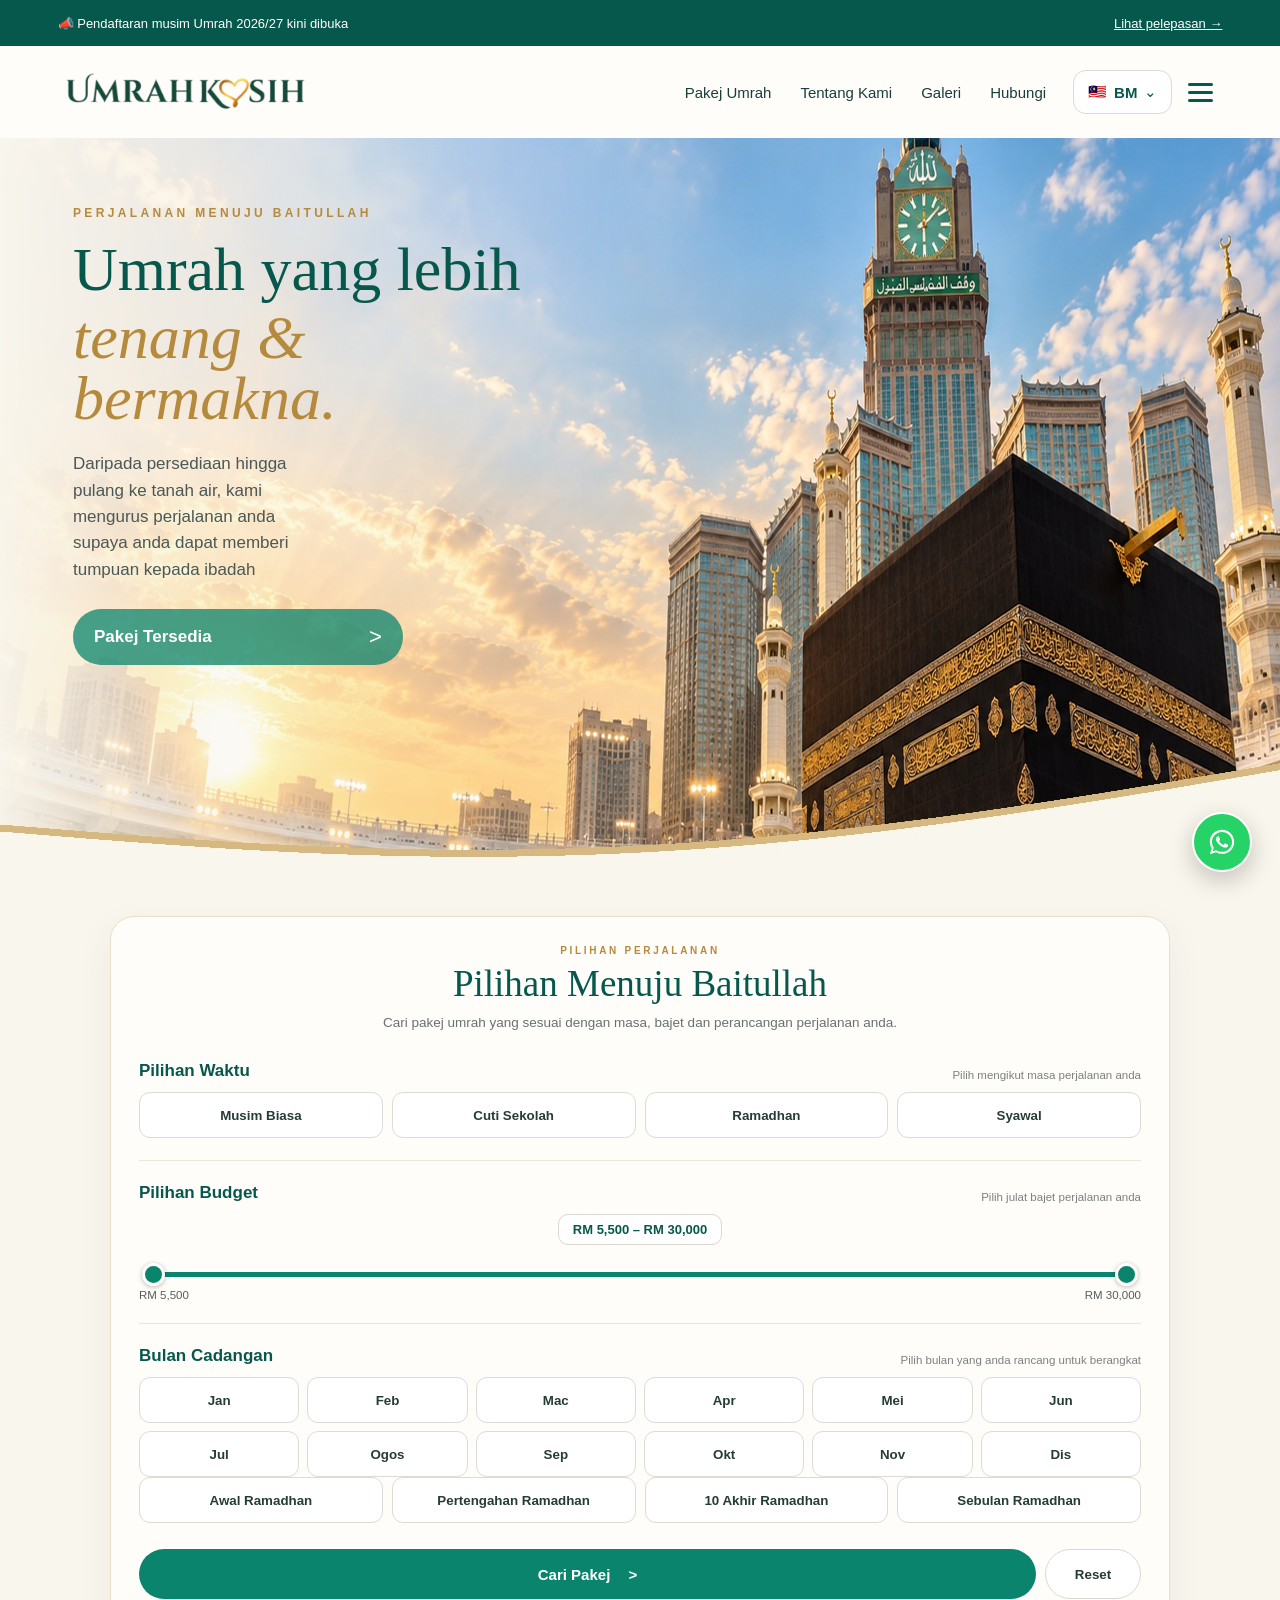
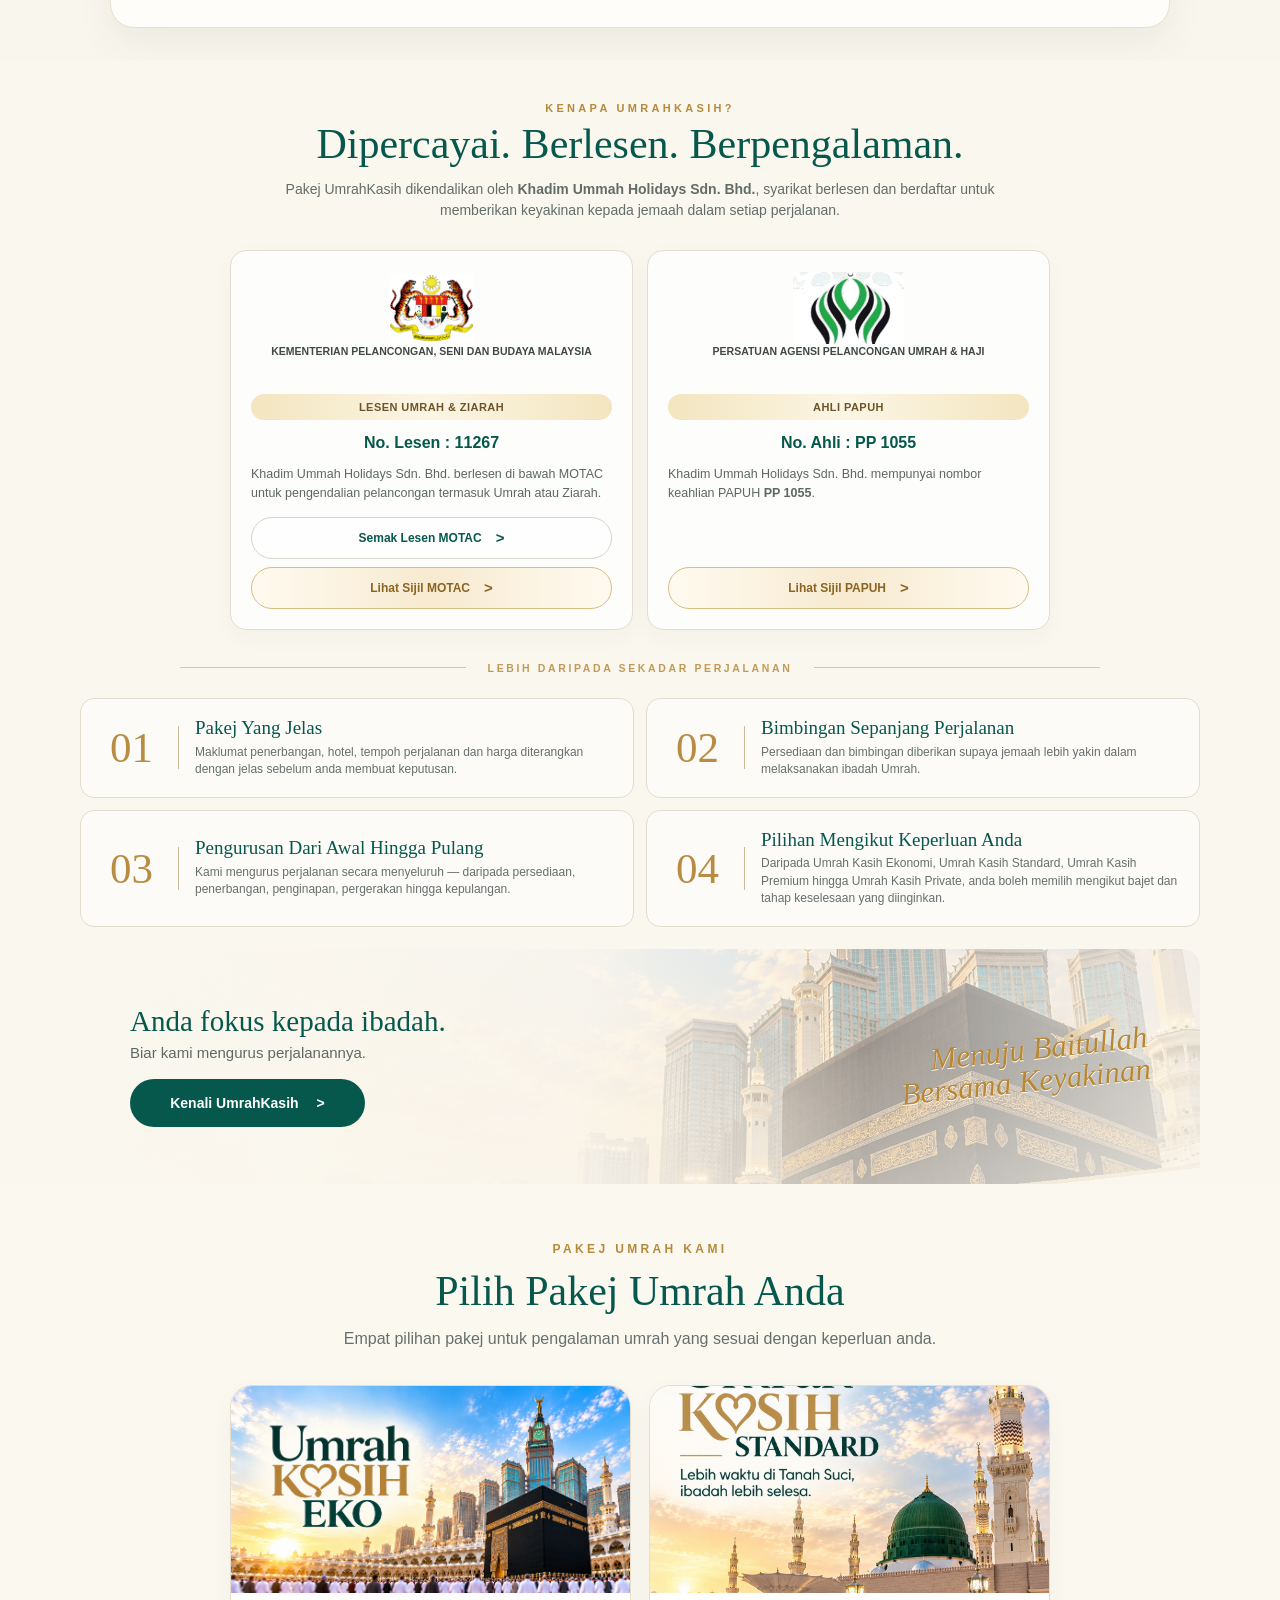
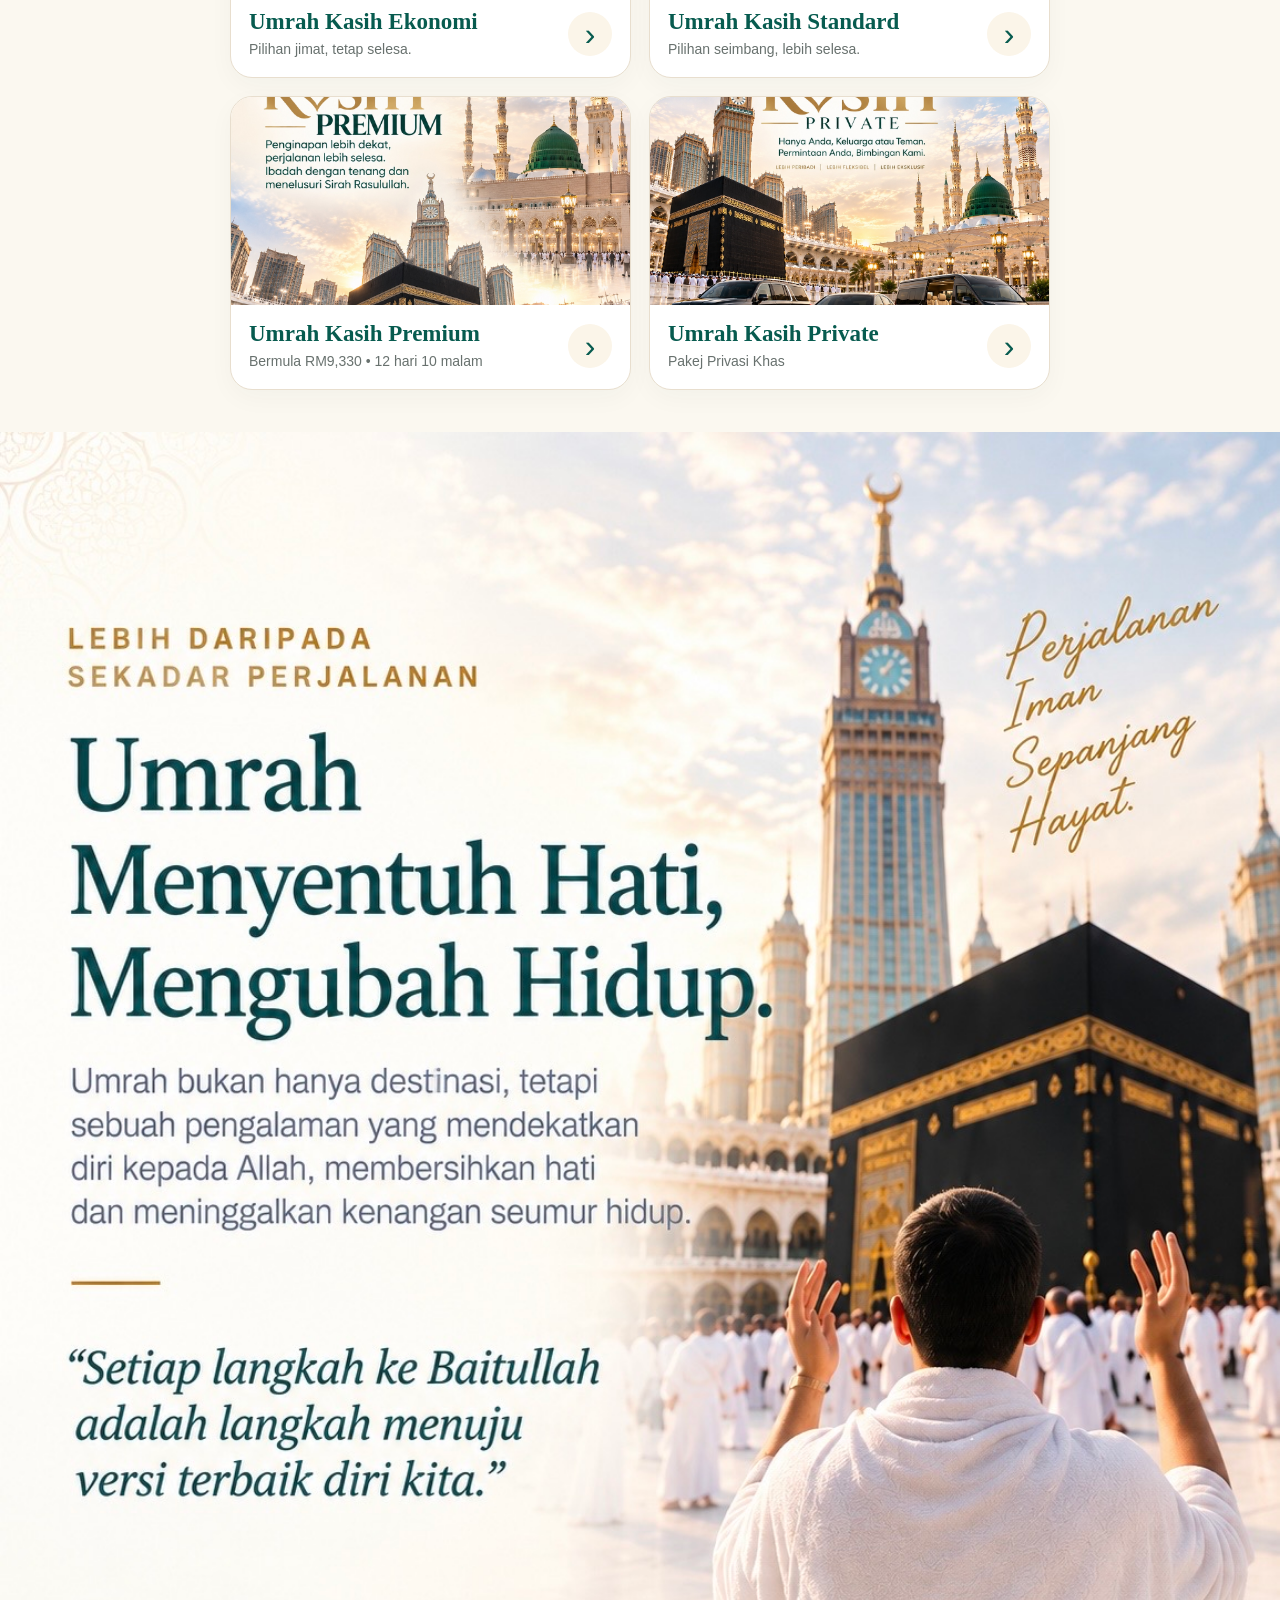
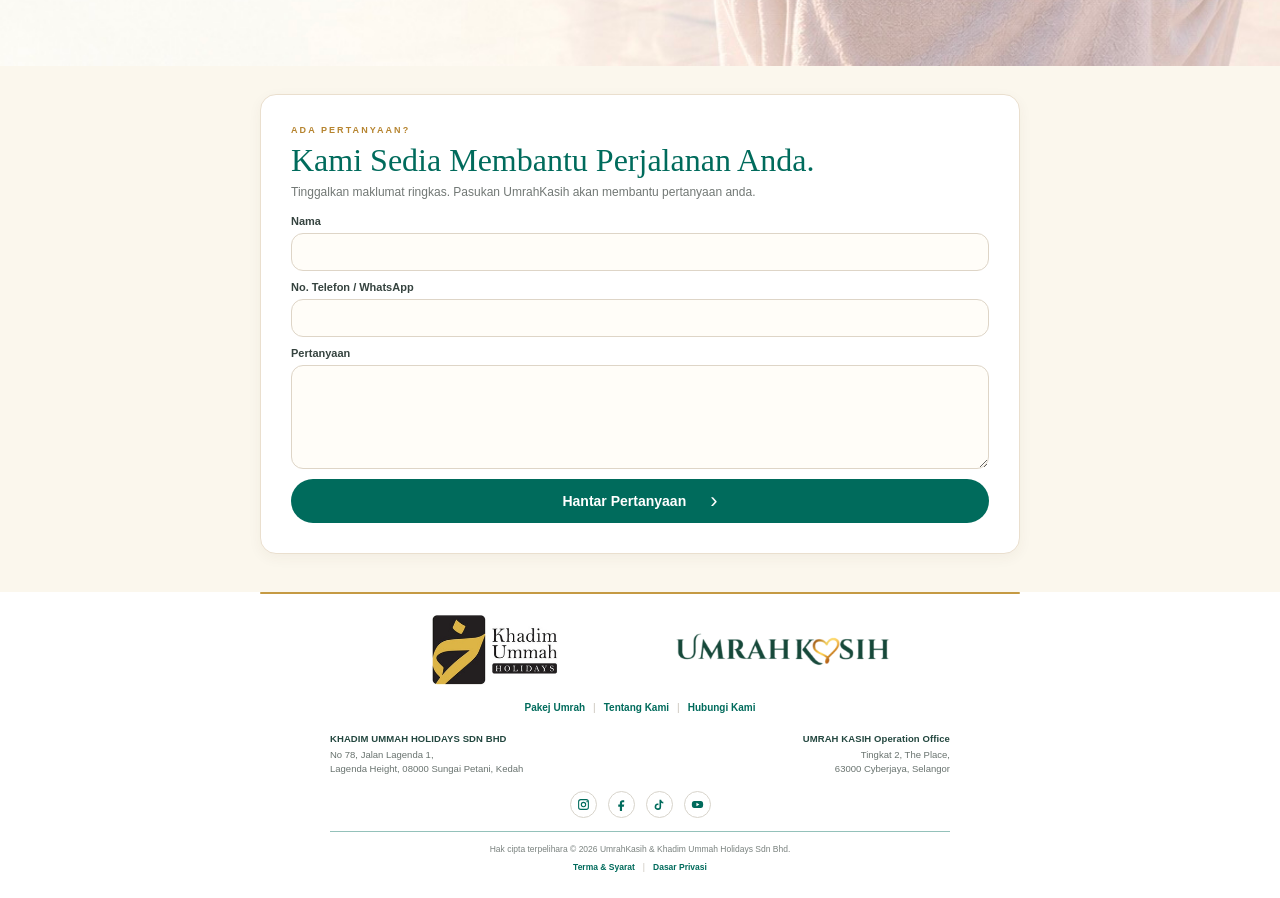
==== commit fa565d46: "Add files via upload" ====
--- a/index.html
+++ b/index.html
@@ -164,7 +164,7 @@
     </p>
     <div class="cards package-card-grid">
       <a class="package-card" href="results.html?series=eko" aria-label="Umrah Kasih Ekonomi">
-        <div class="package-visual"><img src="product-eko-square.jpg" alt="Umrah Kasih Ekonomi — 9 hari 7 malam, bermula RM5,980"></div>
+        <div class="package-visual"><img src="product-eko-home-mobile.png" alt="Umrah Kasih Ekonomi — 9 hari 7 malam, bermula RM5,980"></div>
         <div class="package-card-body"><div><h3>Umrah Kasih Ekonomi</h3><p>Pilihan jimat, tetap selesa.</p></div><span class="package-arrow">›</span></div>
       </a>
       <a class="package-card" href="results.html?series=standard" aria-label="Umrah Kasih Standard">
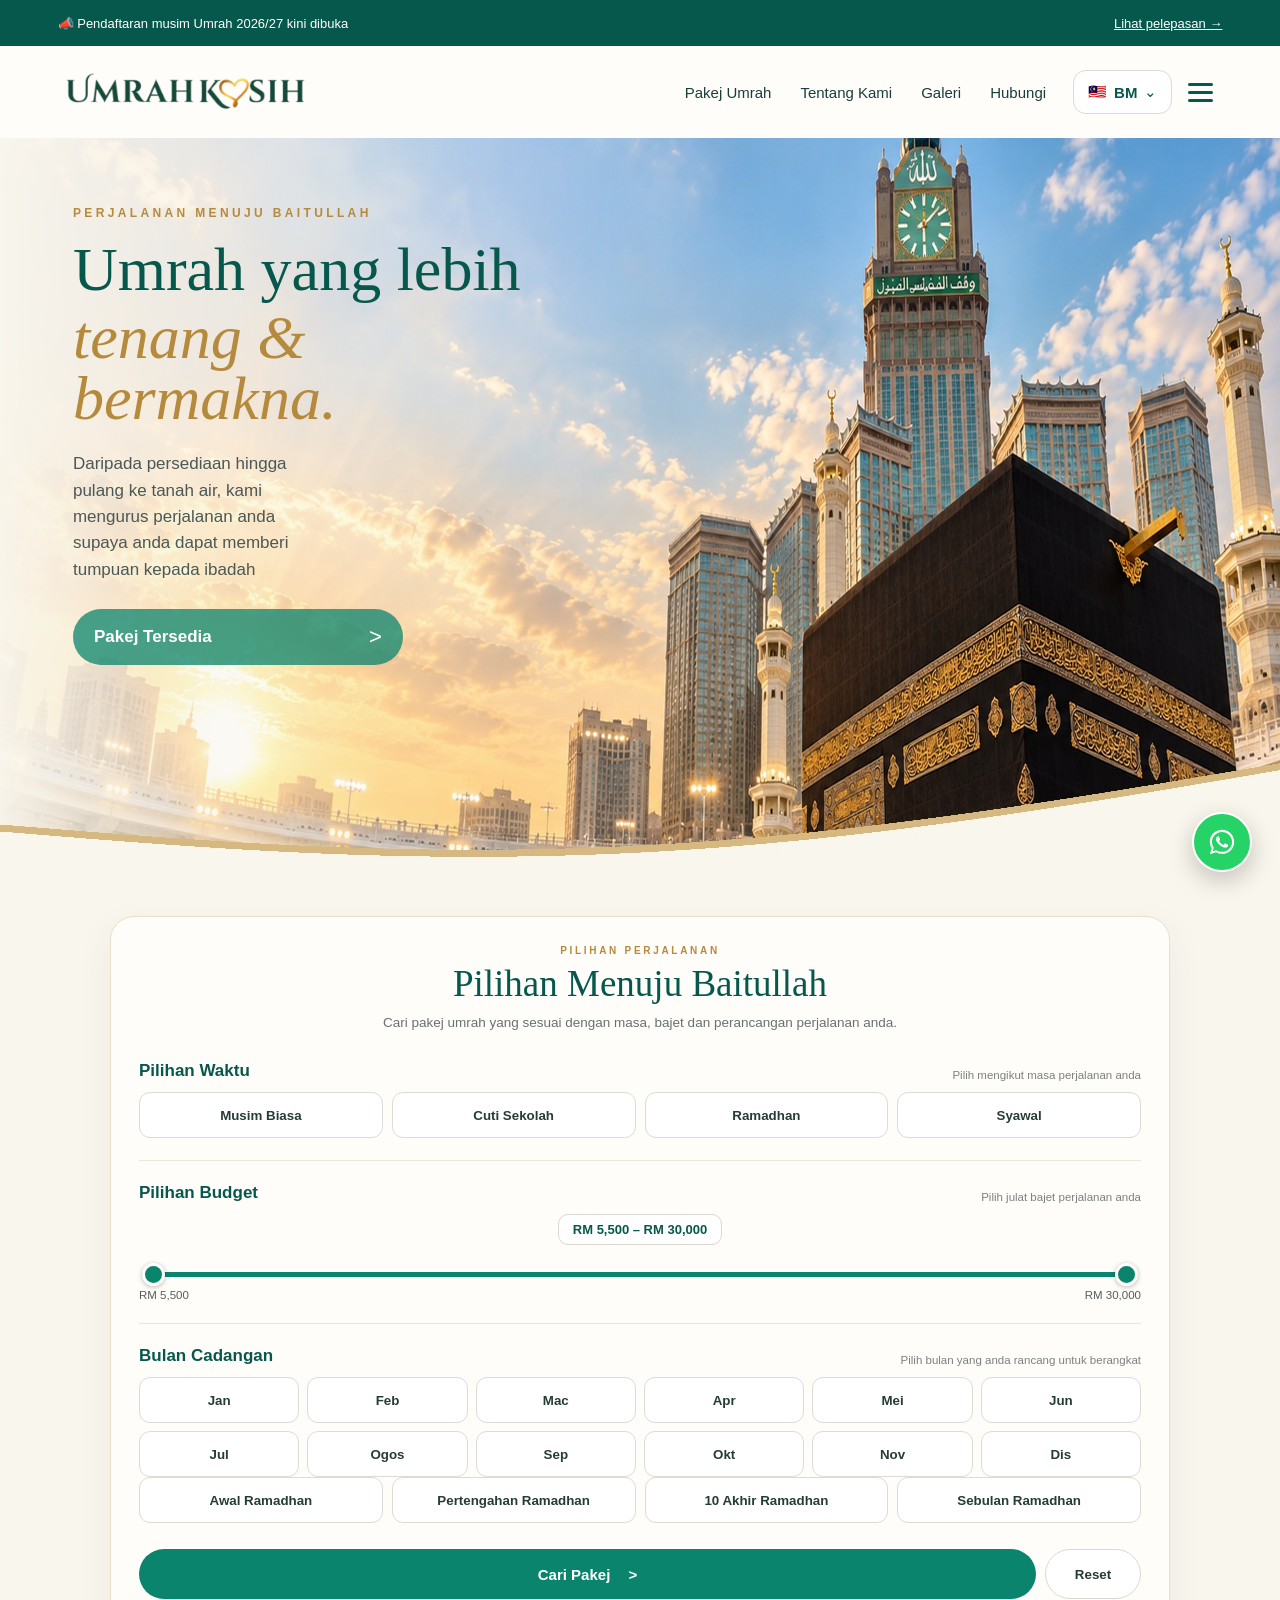
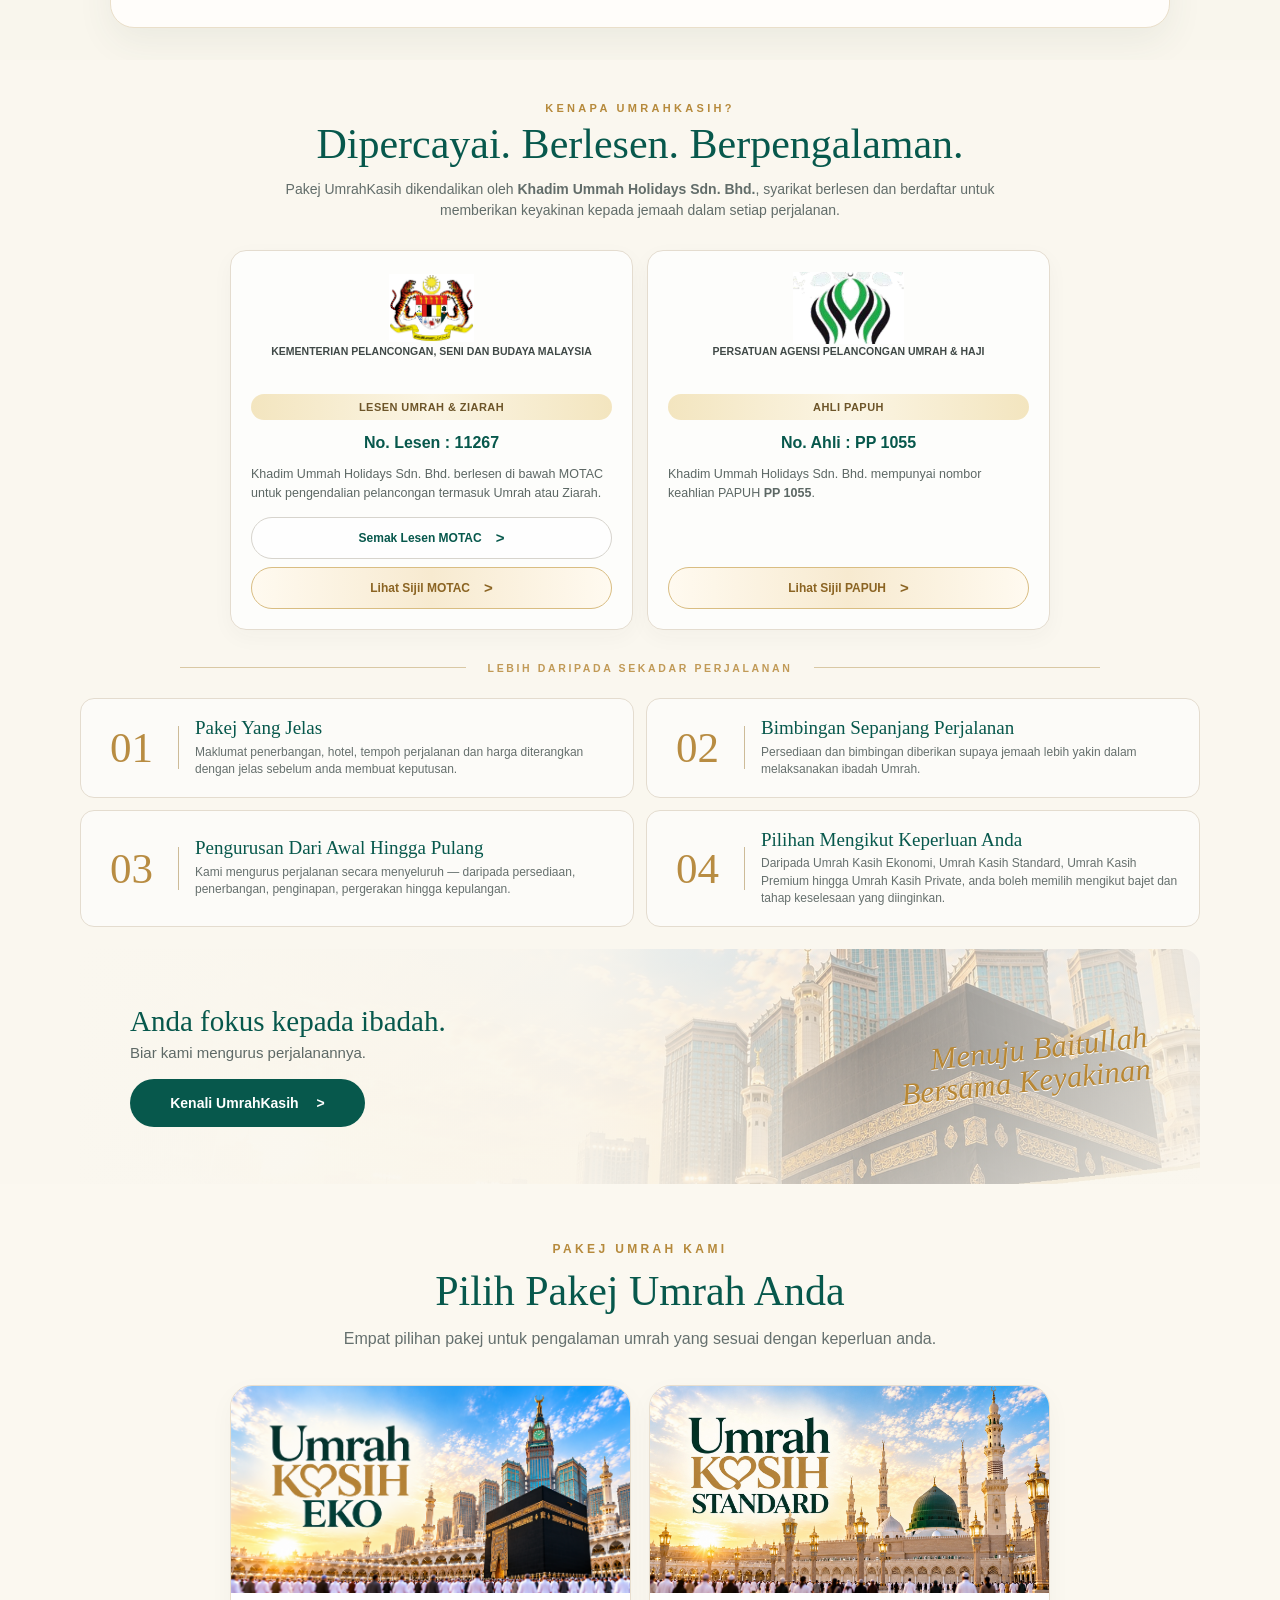
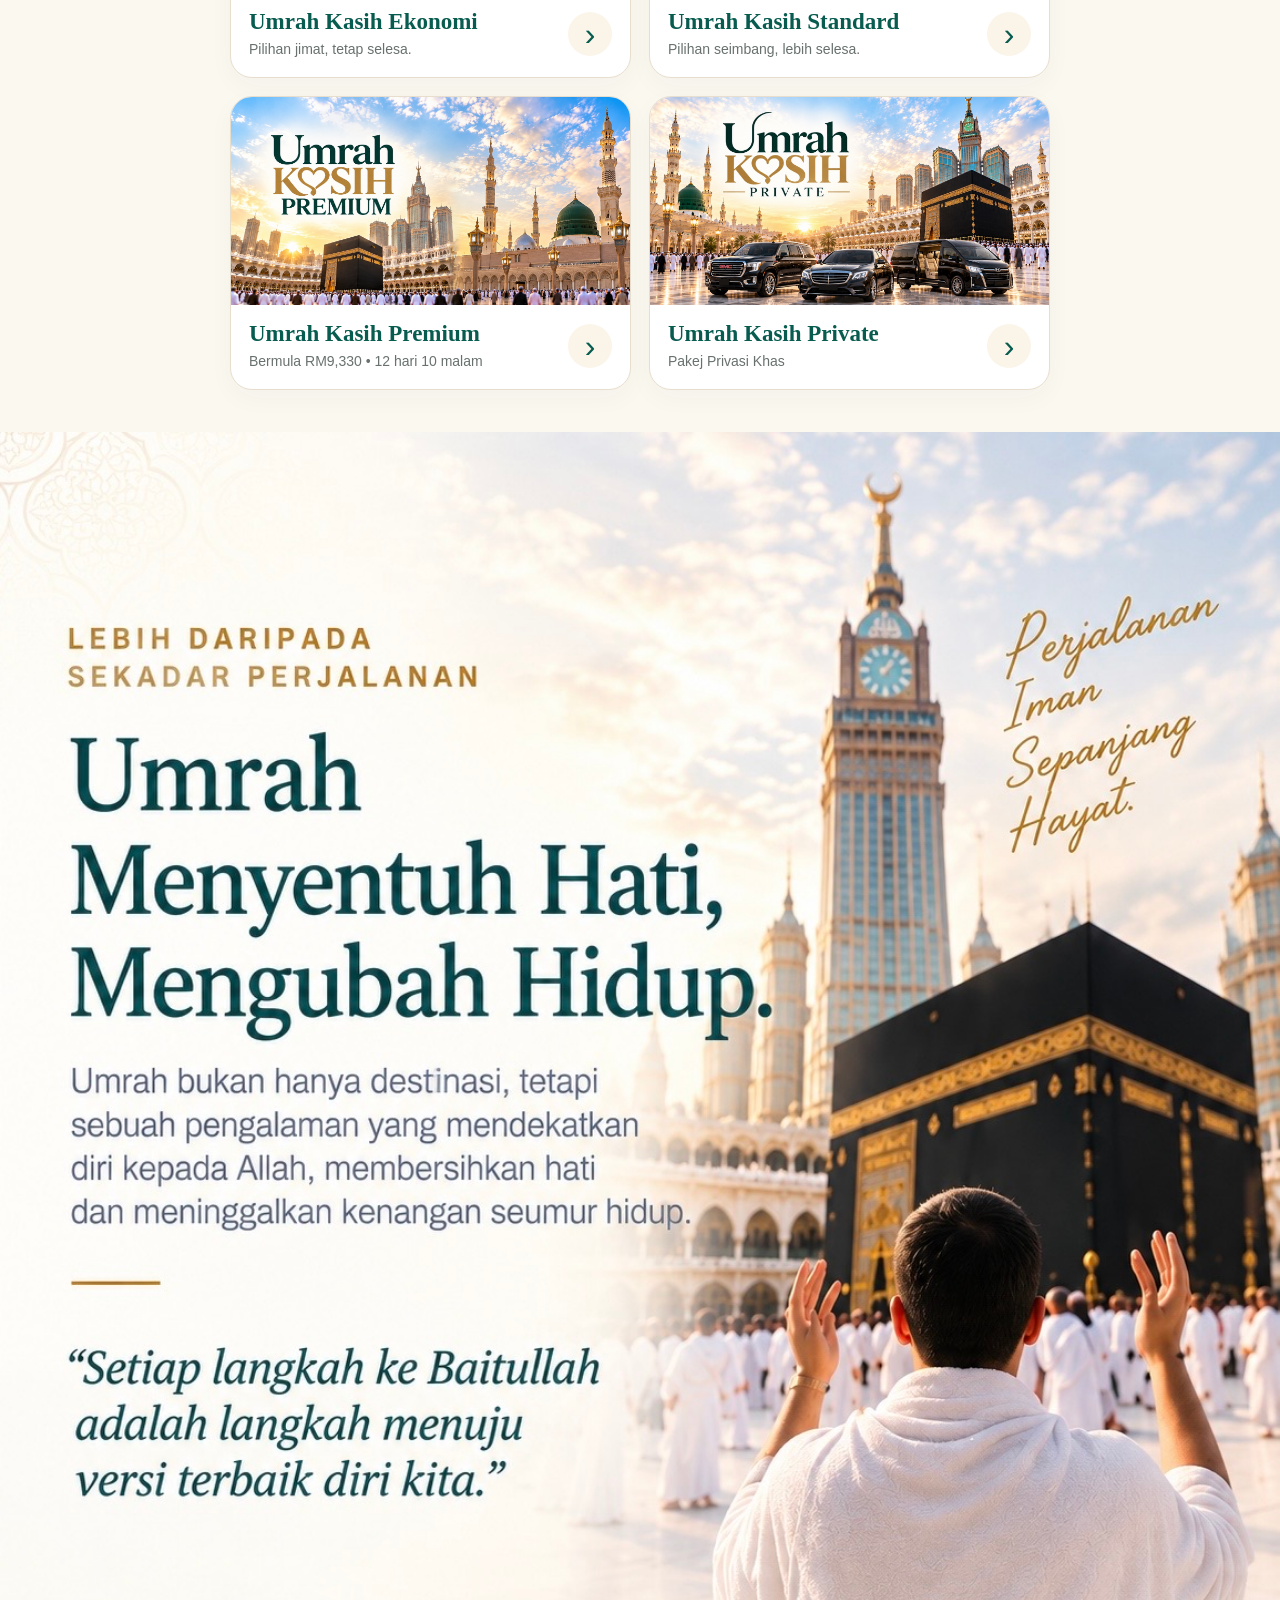
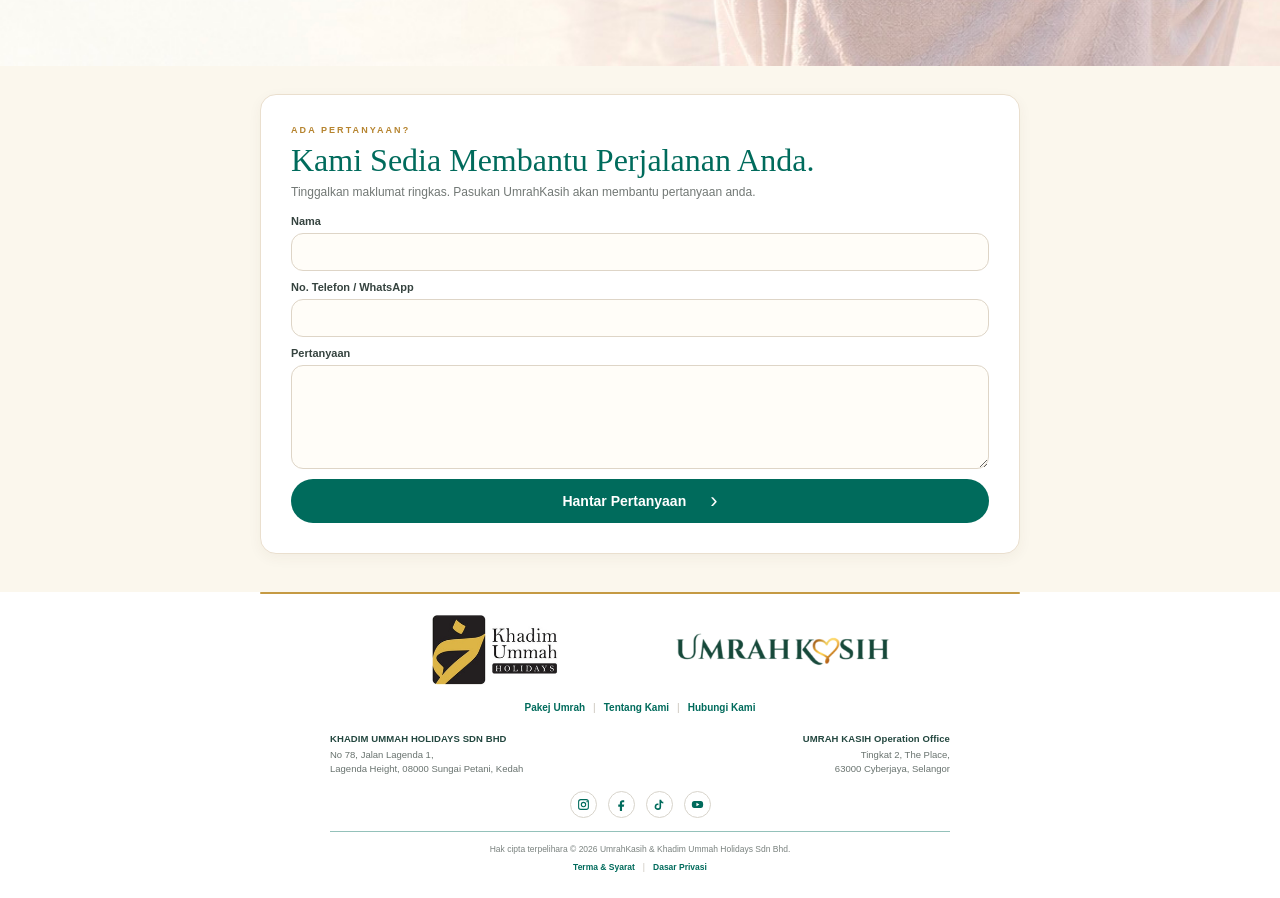
==== commit f118ed55: "Add files via upload" ====
--- a/index.html
+++ b/index.html
@@ -168,15 +168,15 @@
         <div class="package-card-body"><div><h3>Umrah Kasih Ekonomi</h3><p>Pilihan jimat, tetap selesa.</p></div><span class="package-arrow">›</span></div>
       </a>
       <a class="package-card" href="results.html?series=standard" aria-label="Umrah Kasih Standard">
-        <div class="package-visual"><img src="product-standard-square.jpg" alt="Umrah Kasih Standard — 11 hari 9 malam, bermula RM6,480"></div>
+        <div class="package-visual"><img src="product-standard-home-mobile.jpg" alt="Umrah Kasih Standard — 11 hari 9 malam, bermula RM6,480"></div>
         <div class="package-card-body"><div><h3>Umrah Kasih Standard</h3><p>Pilihan seimbang, lebih selesa.</p></div><span class="package-arrow">›</span></div>
       </a>
       <a class="package-card" href="results.html?series=premium" aria-label="Umrah Kasih Premium">
-        <div class="package-visual premium"><img src="product-premium-square.jpg" alt="Umrah Kasih Premium — 12 hari 10 malam, bermula RM9,330"></div>
+        <div class="package-visual premium"><img src="product-premium-home-mobile.jpg" alt="Umrah Kasih Premium — 12 hari 10 malam, bermula RM9,330"></div>
         <div class="package-card-body"><div><h3>Umrah Kasih Premium</h3><p>Bermula RM9,330 • 12 hari 10 malam</p></div><span class="package-arrow">›</span></div>
       </a>
       <a class="package-card" href="results.html?series=private" aria-label="Umrah Kasih Private">
-        <div class="package-visual private"><img src="product-private-square.jpg" alt="Umrah Kasih Private — Pakej Privasi Khas"></div>
+        <div class="package-visual private"><img src="product-private-home-mobile.jpg" alt="Umrah Kasih Private — Pakej Privasi Khas"></div>
         <div class="package-card-body"><div><h3>Umrah Kasih Private</h3><p>Pakej Privasi Khas</p></div><span class="package-arrow">›</span></div>
       </a>
     </div>
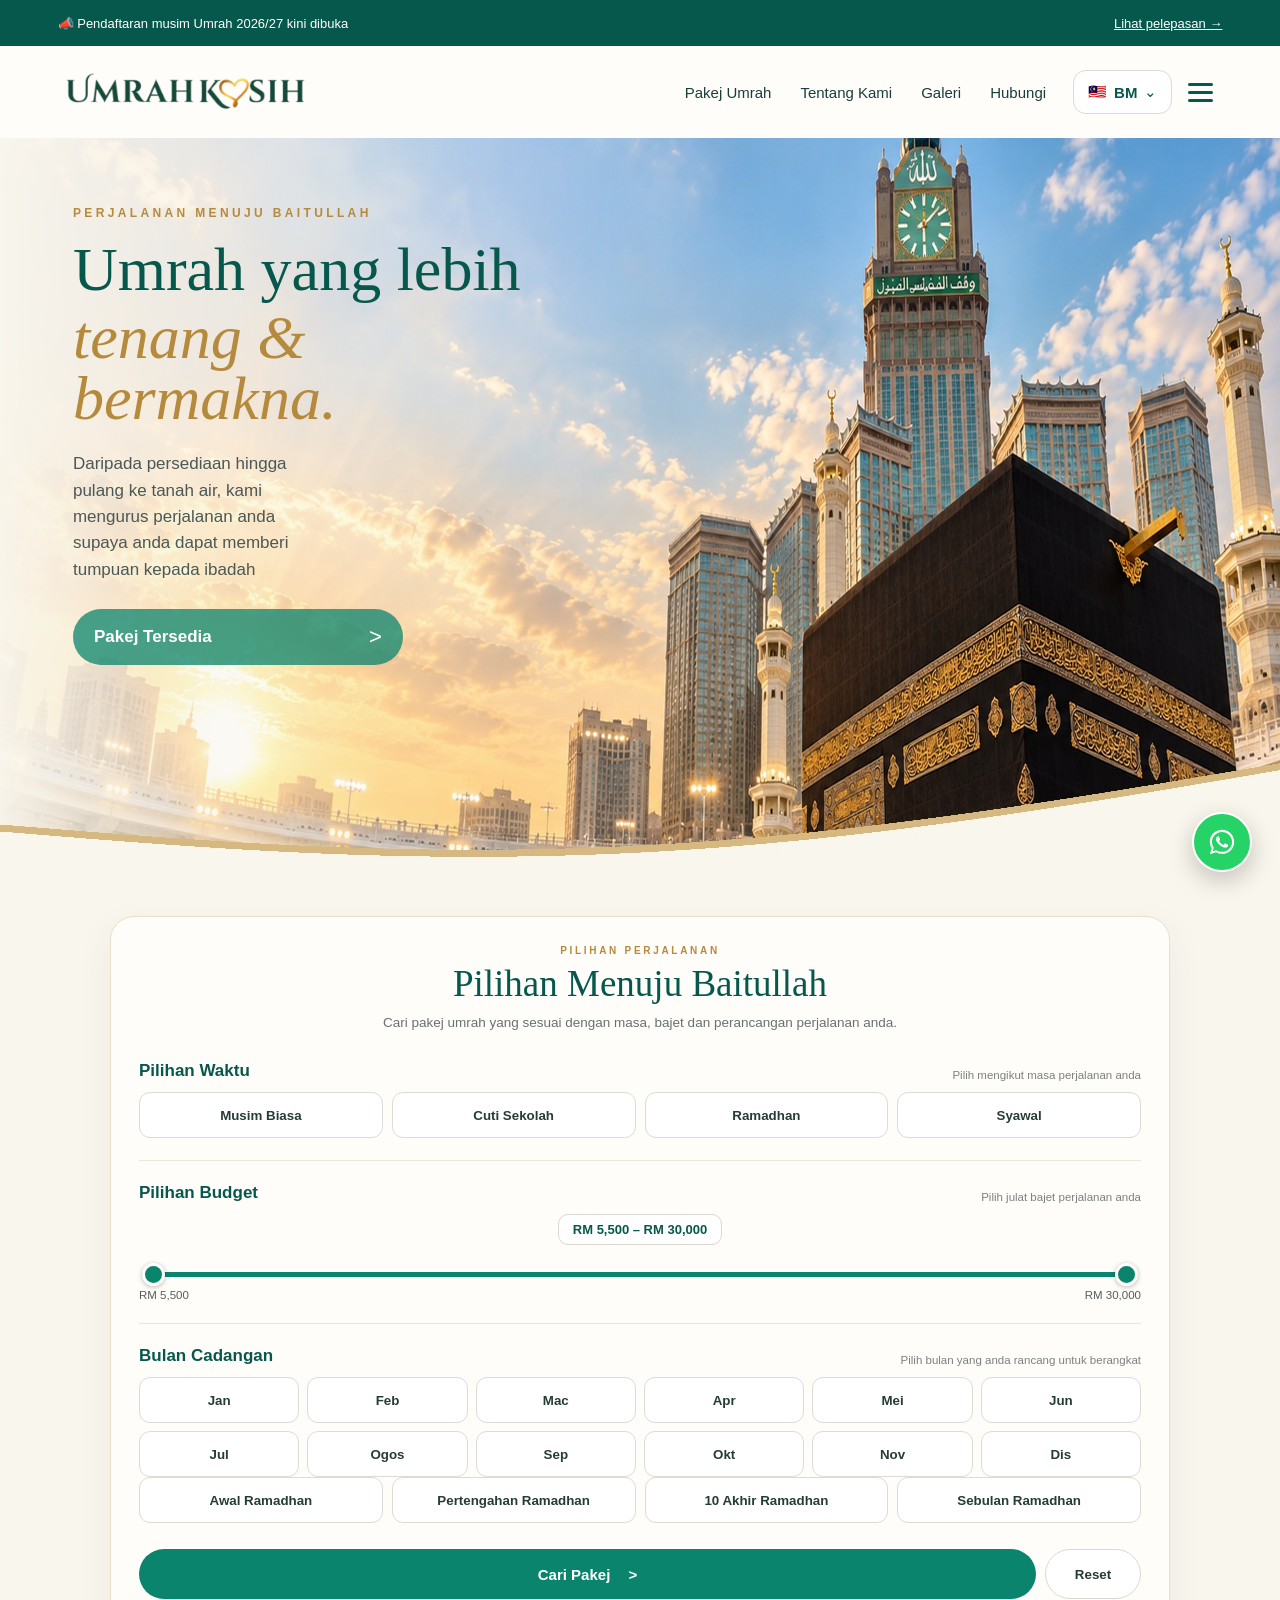
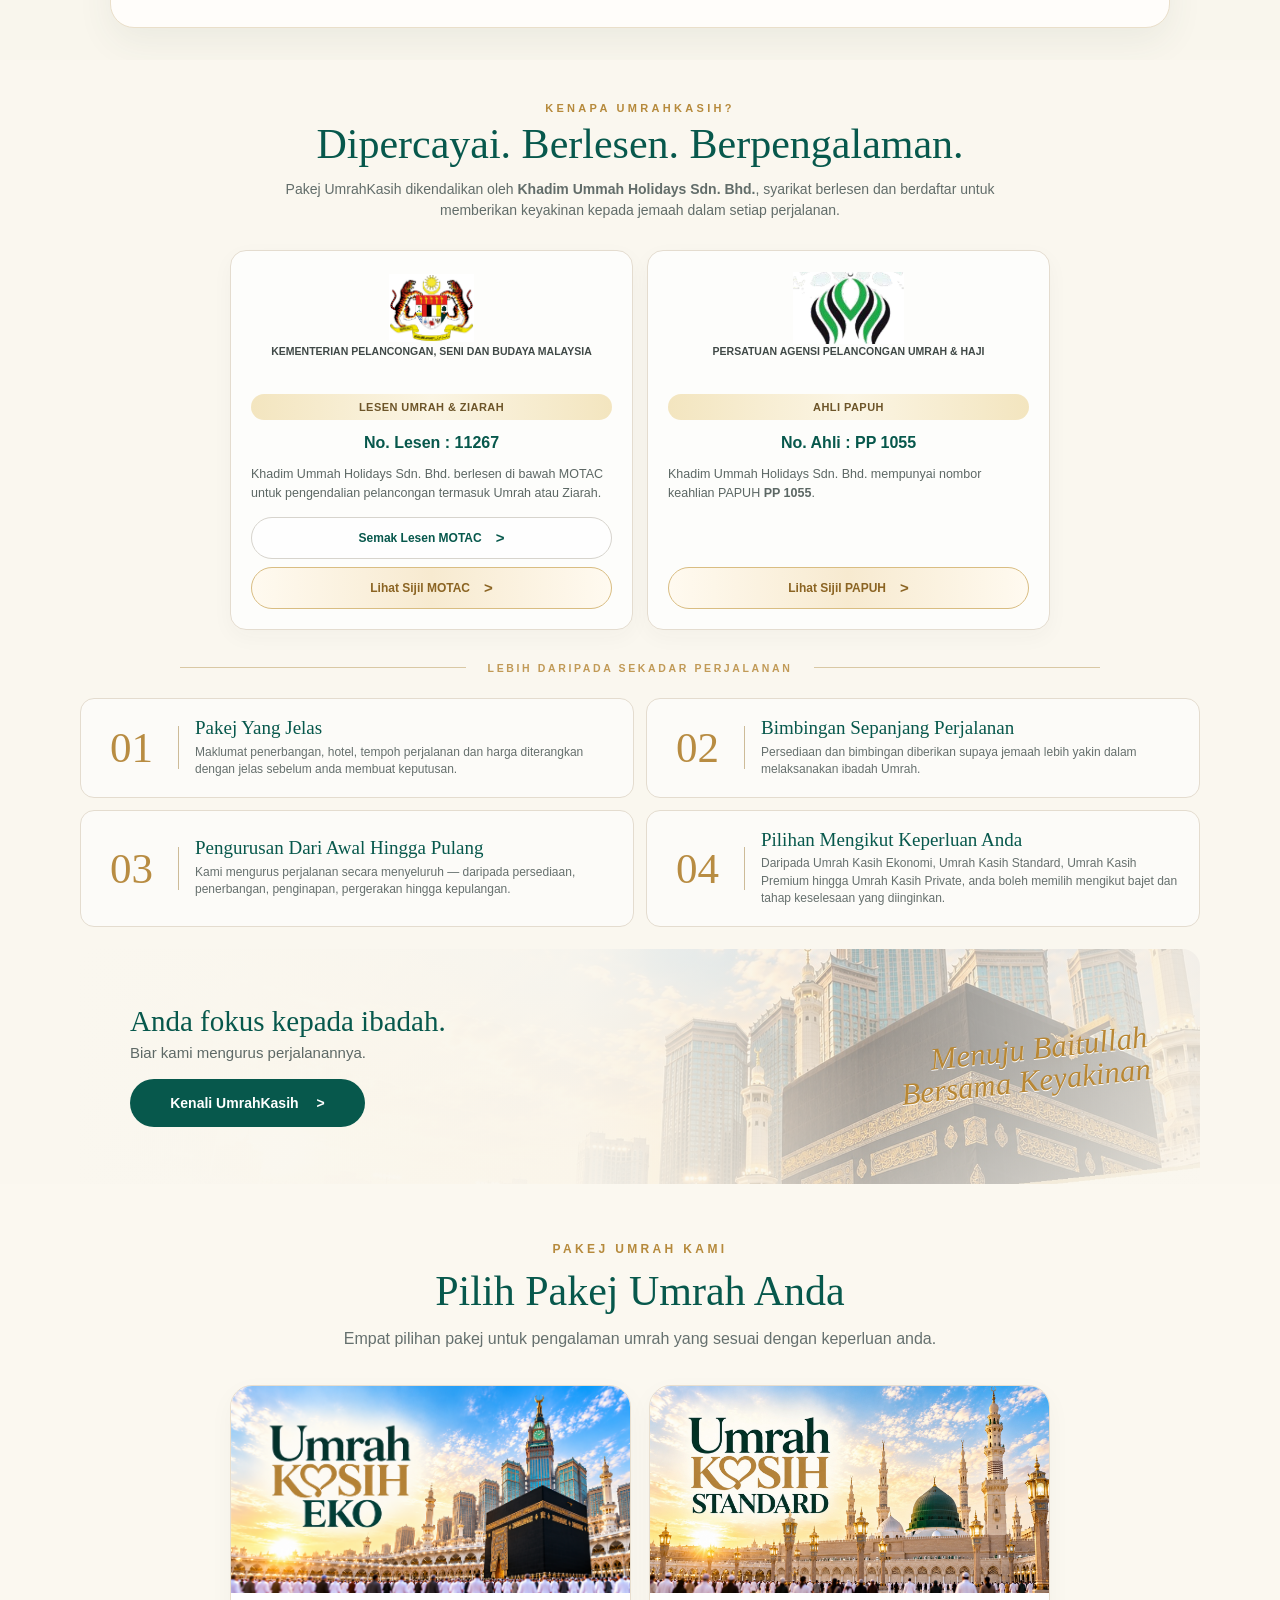
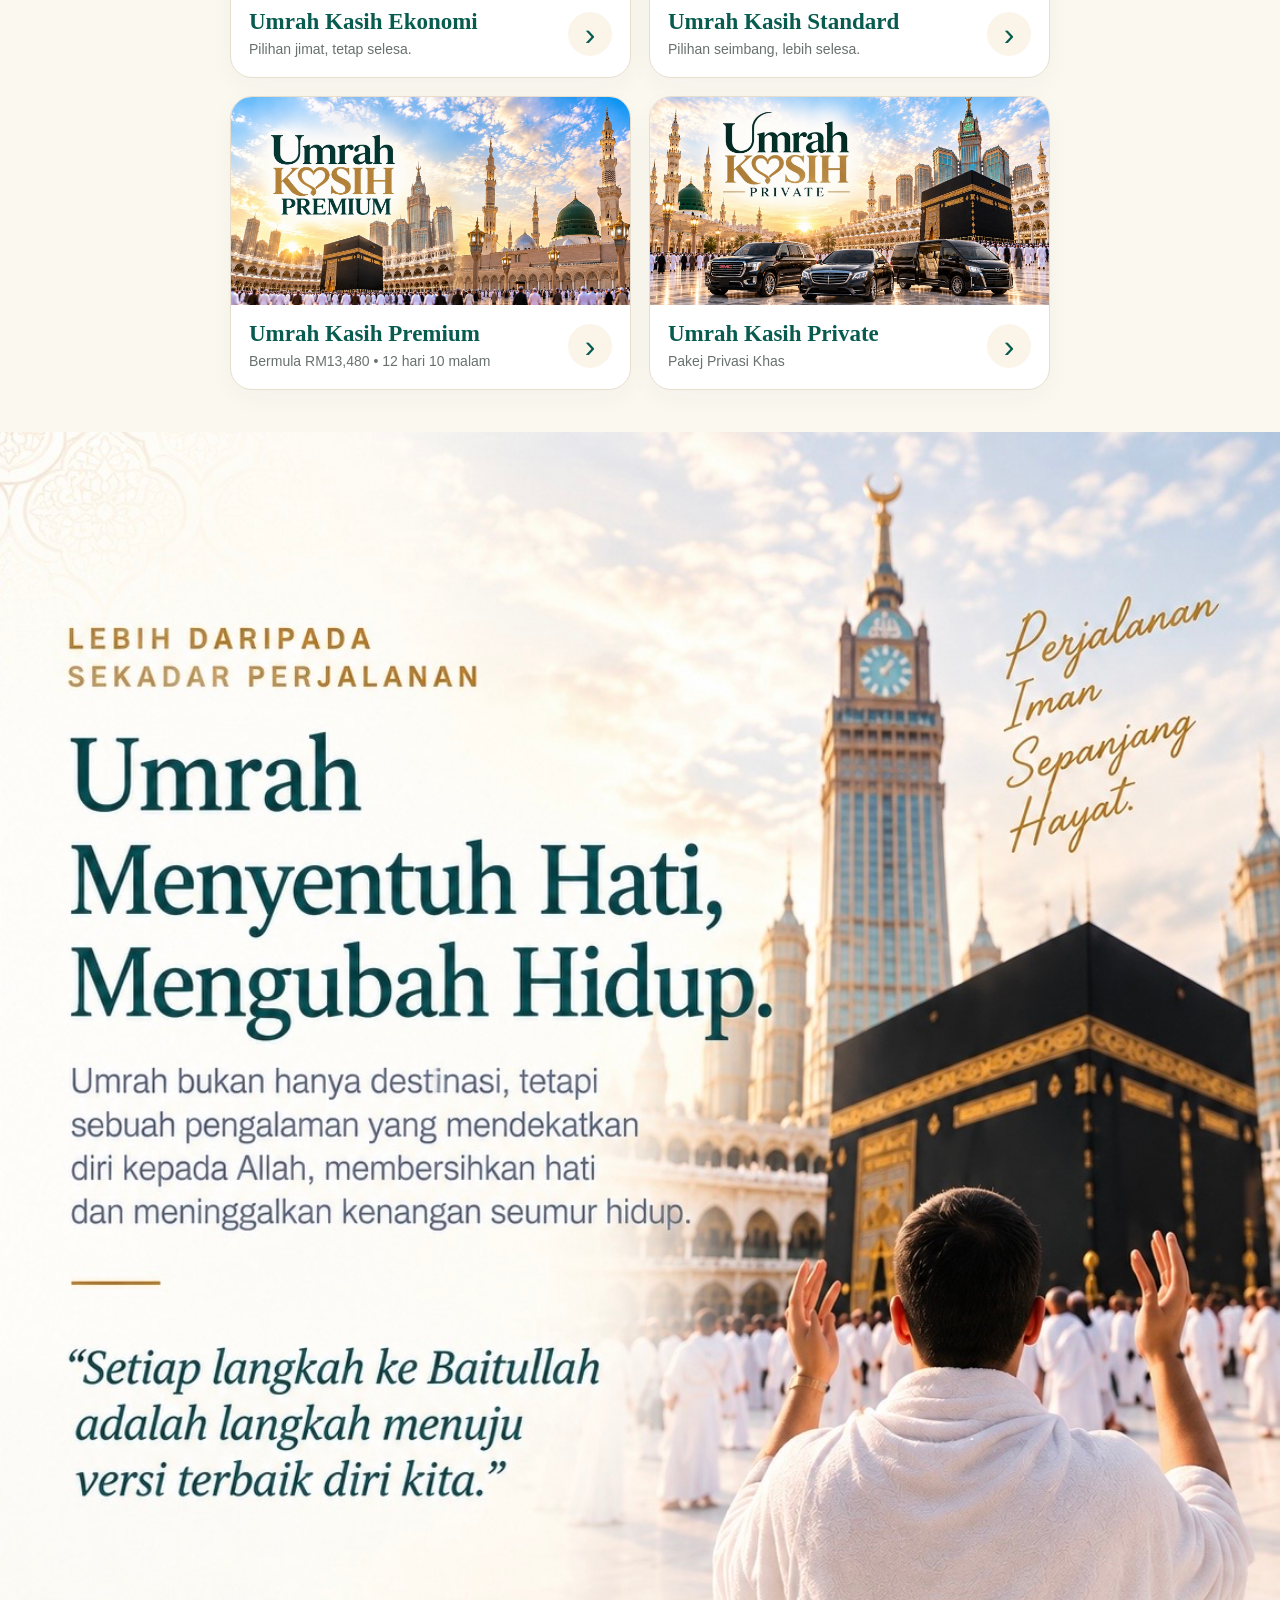
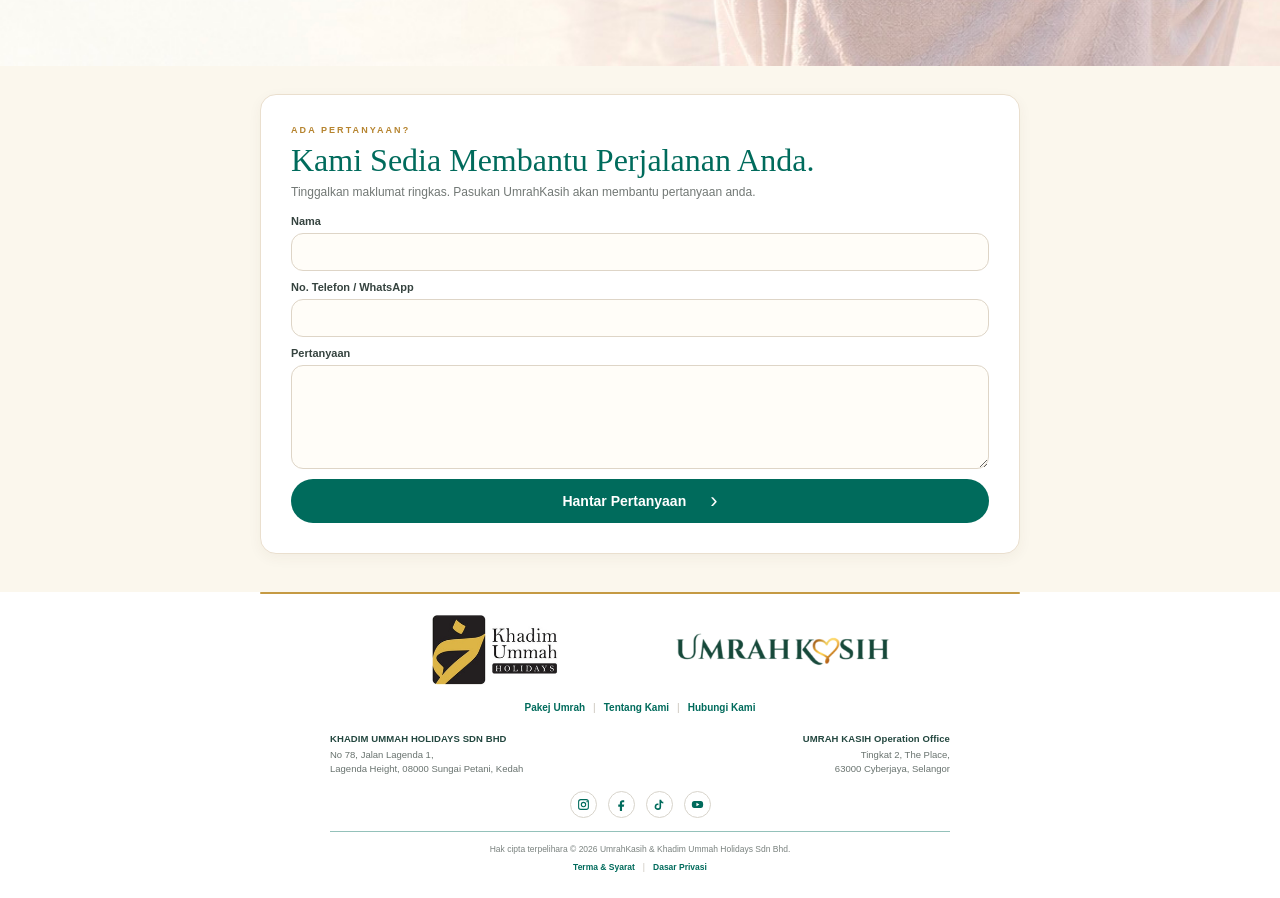
==== commit 34c889cb: "Add files via upload" ====
--- a/index.html
+++ b/index.html
@@ -172,8 +172,8 @@
         <div class="package-card-body"><div><h3>Umrah Kasih Standard</h3><p>Pilihan seimbang, lebih selesa.</p></div><span class="package-arrow">›</span></div>
       </a>
       <a class="package-card" href="results.html?series=premium" aria-label="Umrah Kasih Premium">
-        <div class="package-visual premium"><img src="product-premium-home-mobile.jpg" alt="Umrah Kasih Premium — 12 hari 10 malam, bermula RM9,330"></div>
-        <div class="package-card-body"><div><h3>Umrah Kasih Premium</h3><p>Bermula RM9,330 • 12 hari 10 malam</p></div><span class="package-arrow">›</span></div>
+        <div class="package-visual premium"><img src="product-premium-home-mobile.jpg" alt="Umrah Kasih Premium — 12 hari 10 malam, bermula RM13,480"></div>
+        <div class="package-card-body"><div><h3>Umrah Kasih Premium</h3><p>Bermula RM13,480 • 12 hari 10 malam</p></div><span class="package-arrow">›</span></div>
       </a>
       <a class="package-card" href="results.html?series=private" aria-label="Umrah Kasih Private">
         <div class="package-visual private"><img src="product-private-home-mobile.jpg" alt="Umrah Kasih Private — Pakej Privasi Khas"></div>
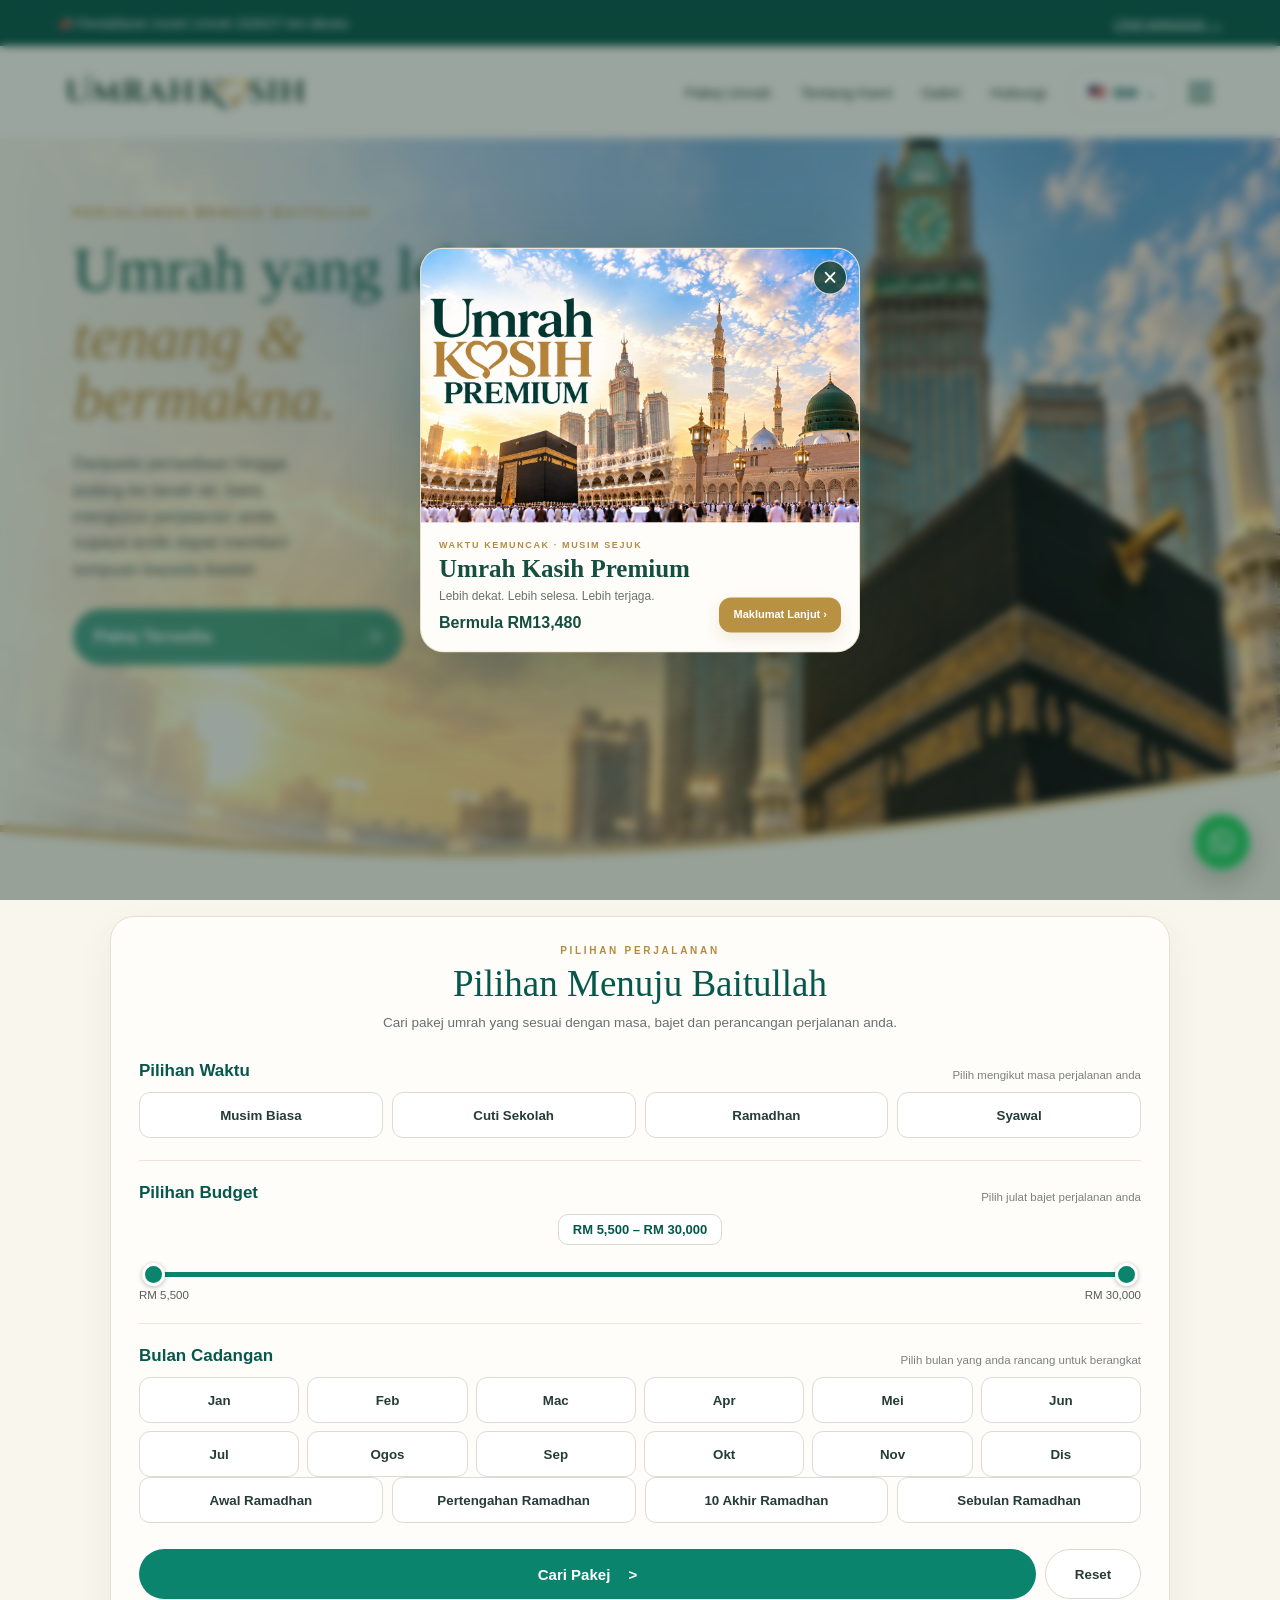
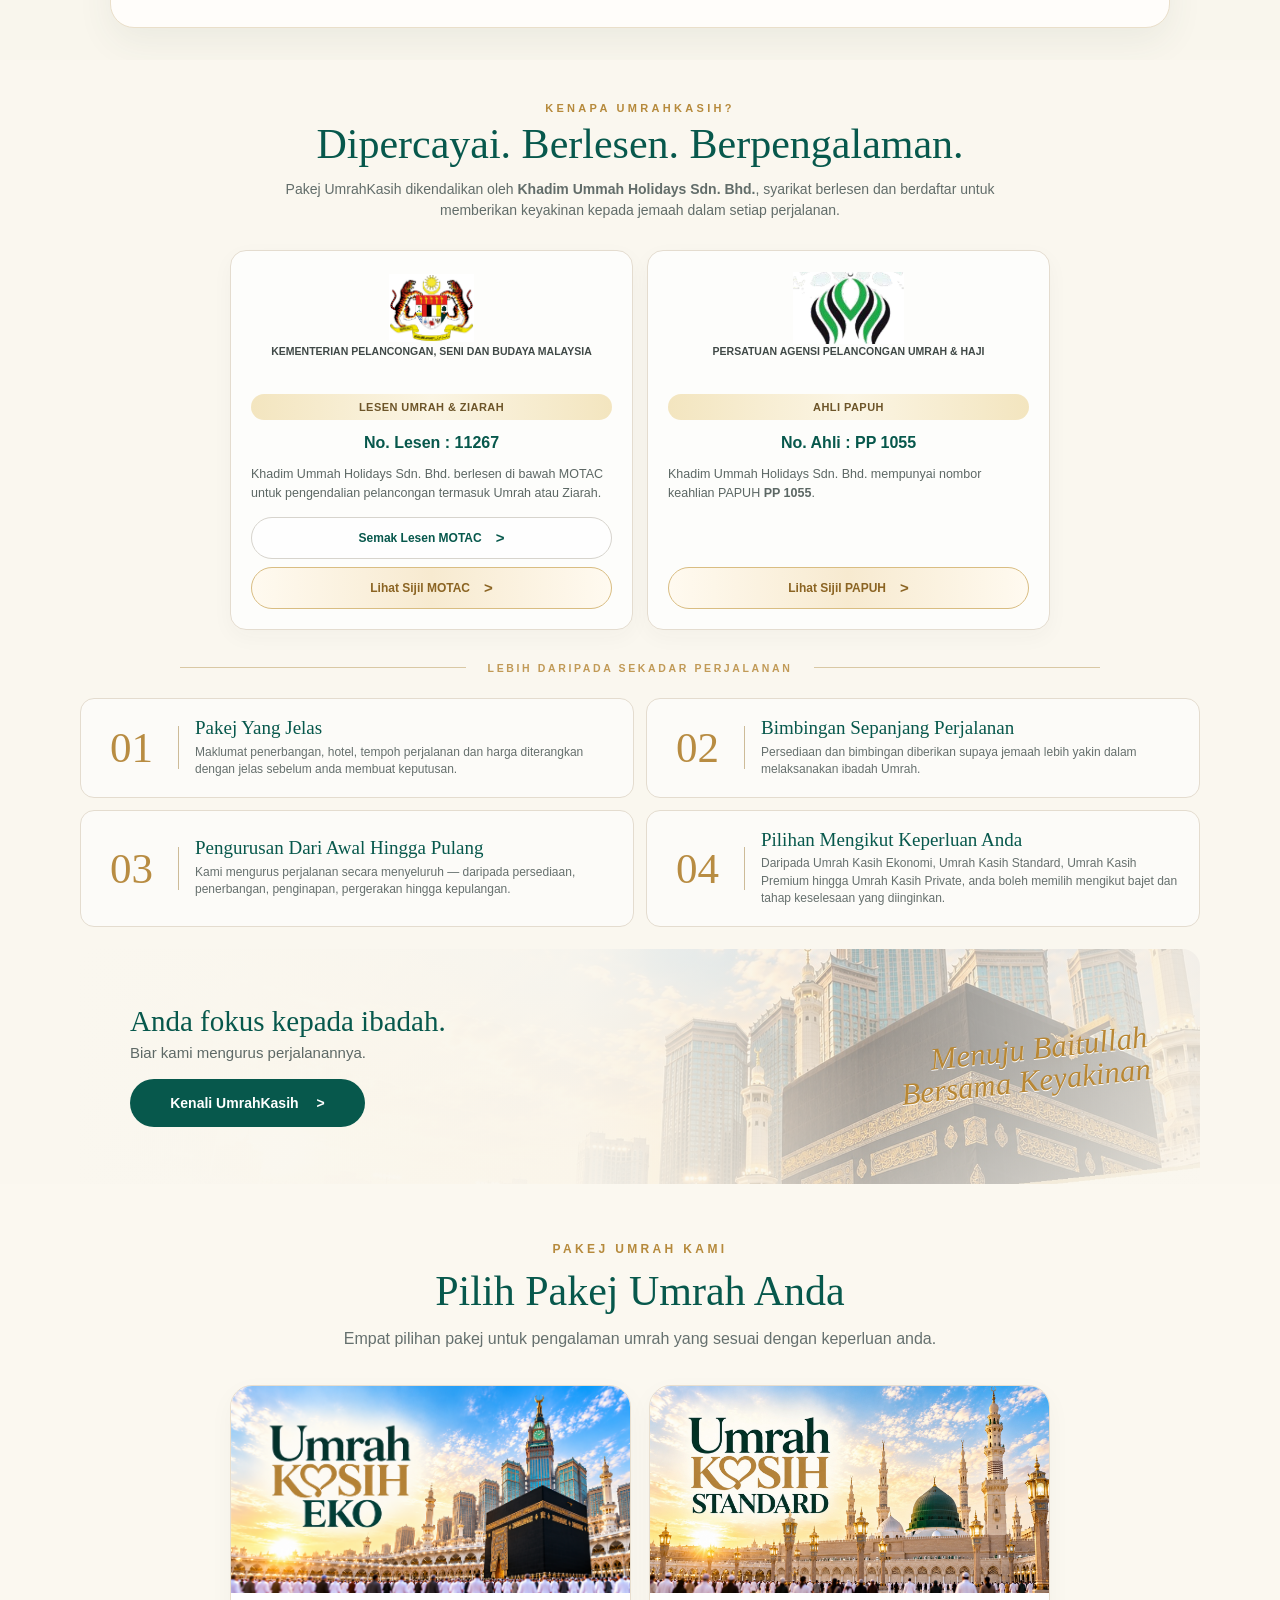
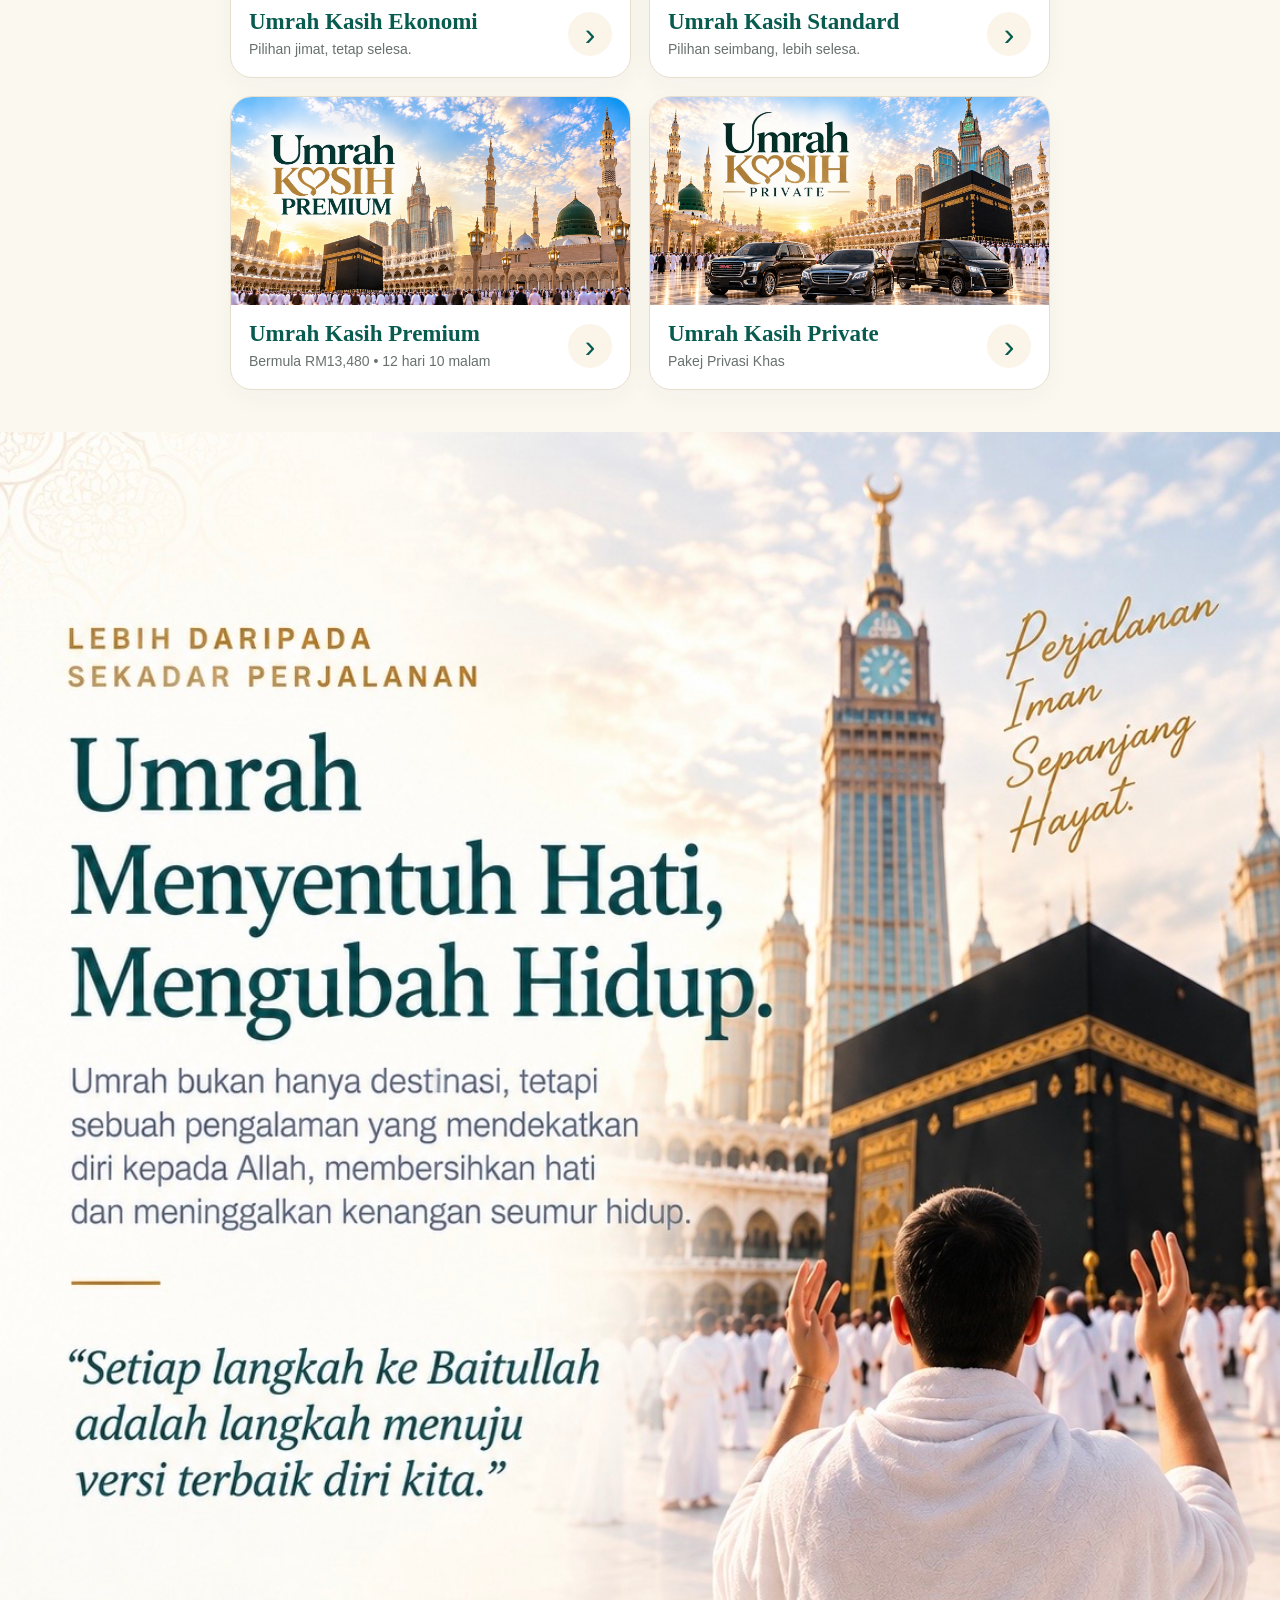
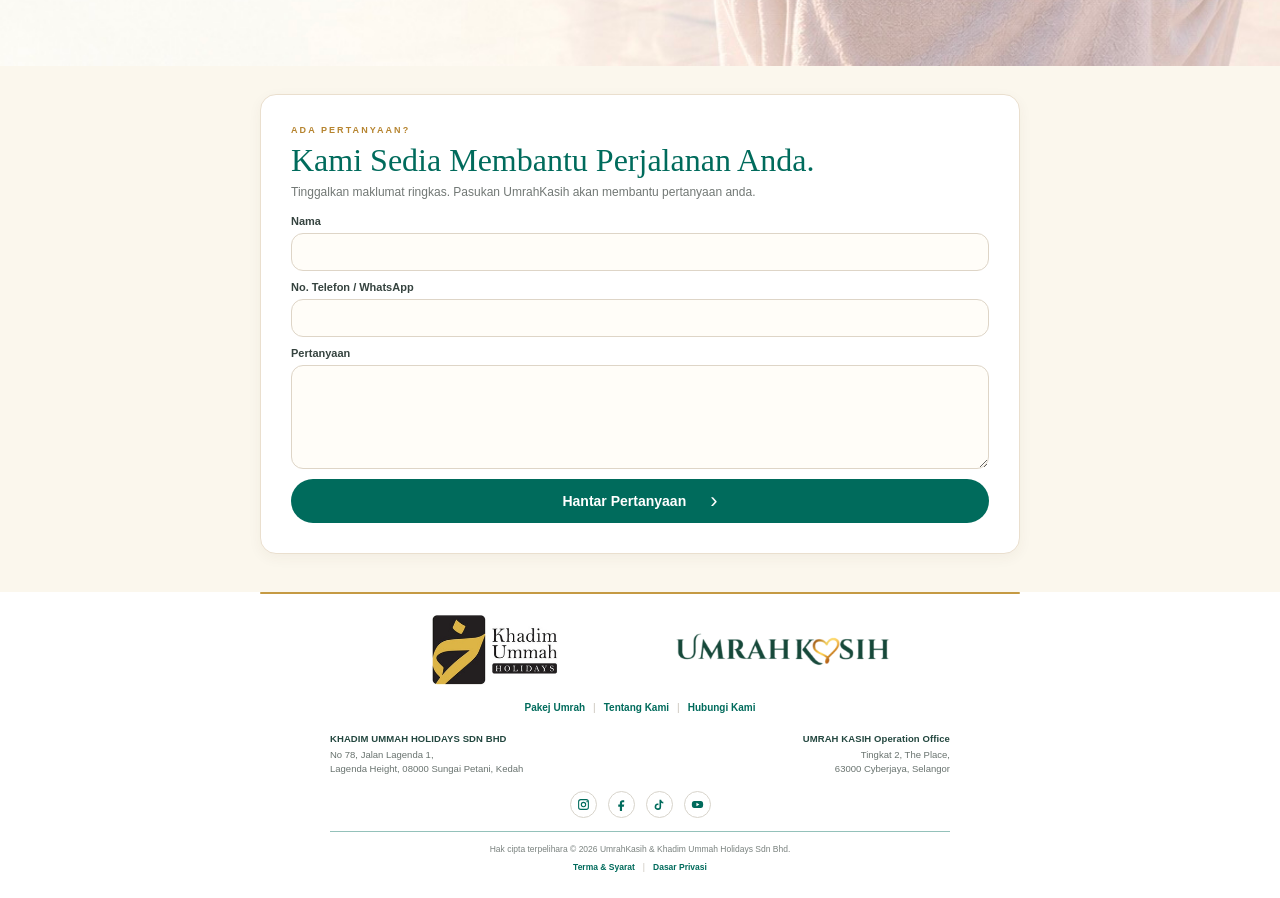
==== commit 948c8b16: "Add files via upload" ====
--- a/index.html
+++ b/index.html
@@ -5,8 +5,38 @@
 <meta name="viewport" content="width=device-width,initial-scale=1,viewport-fit=cover">
 <title>Umrah Kasih</title>
 <link rel="stylesheet" href="style.css">
+<link rel="stylesheet" href="advert.css">
 </head>
 <body>
+
+<!-- V54.33 — UmrahKasih Advert: opening popup + scroll sticky banner -->
+<div class="uk-ad-backdrop" id="ukAdBackdrop" aria-hidden="true"></div>
+<section class="uk-ad-popup" id="ukAdPopup" aria-label="Promosi UmrahKasih" aria-hidden="true">
+  <button class="uk-ad-close" id="ukAdClose" type="button" aria-label="Tutup iklan">×</button>
+  <div class="uk-ad-popup-media">
+    <img id="ukAdPopupImage" src="product-eko-home-mobile.png" alt="Umrah Kasih Eco">
+    <div class="uk-ad-dots" id="ukAdDots" aria-hidden="true"></div>
+  </div>
+  <div class="uk-ad-popup-copy">
+    <div>
+      <small id="ukAdPopupKicker">PAKEJ UMRAH</small>
+      <h2 id="ukAdPopupTitle">Umrah Kasih Eco</h2>
+      <p id="ukAdPopupText">Umrah lebih mampu, perjalanan terurus.</p>
+      <strong id="ukAdPopupPrice">Bermula RM5,980</strong>
+    </div>
+    <a class="uk-ad-popup-cta" id="ukAdPopupCta" href="product.html?id=eko-normal-9h7m-2026-27">Maklumat Lanjut ›</a>
+  </div>
+</section>
+
+<a class="uk-ad-sticky" id="ukAdSticky" href="product.html?id=eko-normal-9h7m-2026-27" aria-label="Maklumat lanjut promosi UmrahKasih" aria-hidden="true">
+  <img id="ukAdStickyImage" src="product-eko-home-mobile.png" alt="">
+  <span class="uk-ad-sticky-shade"></span>
+  <span class="uk-ad-sticky-copy">
+    <b id="ukAdStickyTitle">Umrah Kasih Eco</b>
+    <small id="ukAdStickyPrice">Bermula RM5,980</small>
+  </span>
+  <span class="uk-ad-sticky-cta">Maklumat Lanjut ›</span>
+</a>
 <div class="announcement">
   <span>📣 <span data-ms="Pendaftaran musim Umrah 2026/27 kini dibuka" data-en="Umrah 2026/27 registration is now open">Pendaftaran musim Umrah 2026/27 kini dibuka</span></span>
   <a href="#packages" data-ms="Lihat pelepasan →" data-en="View departures →">Lihat pelepasan →</a>
@@ -305,6 +335,7 @@
 </section>
 
 <script src="app.js"></script>
+<script src="advert.js"></script>
 <script>
 (()=>{const open=document.getElementById('waOpen'),panel=document.getElementById('waPanel'),back=document.getElementById('waBackdrop'),close=document.getElementById('waClose');function show(){back.hidden=false;panel.classList.add('is-open');panel.setAttribute('aria-hidden','false');open.setAttribute('aria-expanded','true')}function hide(){panel.classList.remove('is-open');panel.setAttribute('aria-hidden','true');open.setAttribute('aria-expanded','false');setTimeout(()=>back.hidden=true,180)}open.addEventListener('click',show);close.addEventListener('click',hide);back.addEventListener('click',hide);document.addEventListener('keydown',e=>{if(e.key==='Escape')hide()})})();
 </script>
--- a/advert.css
+++ b/advert.css
@@ -0,0 +1,73 @@
+/* UmrahKasih V54.33 — opening advert popup + compact sticky advert */
+.uk-ad-backdrop{
+  position:fixed;inset:0;z-index:12000;
+  background:rgba(17,43,35,.42);backdrop-filter:blur(4px);
+  opacity:0;visibility:hidden;pointer-events:none;
+  transition:opacity .32s ease,visibility .32s ease;
+}
+.uk-ad-backdrop.is-open{opacity:1;visibility:visible;pointer-events:auto}
+
+.uk-ad-popup{
+  position:fixed;left:50%;top:50%;z-index:12001;
+  width:min(440px,88vw);max-height:min(760px,86vh);
+  transform:translate(-50%,-46%) scale(.97);
+  opacity:0;visibility:hidden;pointer-events:none;
+  overflow:hidden;background:#fffdfa;border:1px solid rgba(184,146,72,.28);
+  border-radius:24px;box-shadow:0 28px 80px rgba(20,52,43,.30);
+  transition:opacity .34s ease,transform .34s cubic-bezier(.2,.8,.2,1),visibility .34s ease;
+}
+.uk-ad-popup.is-open{transform:translate(-50%,-50%) scale(1);opacity:1;visibility:visible;pointer-events:auto}
+.uk-ad-close{
+  position:absolute;right:12px;top:12px;z-index:3;width:34px;height:34px;
+  border:1px solid rgba(255,255,255,.8);border-radius:50%;padding:0;
+  display:grid;place-items:center;background:rgba(20,62,50,.86);color:white;
+  font:300 25px/1 Arial,sans-serif;cursor:pointer;box-shadow:0 5px 18px rgba(0,0,0,.18)
+}
+.uk-ad-popup-media{position:relative;aspect-ratio:16/10;background:#efe8da;overflow:hidden}
+.uk-ad-popup-media img{display:block;width:100%;height:100%;object-fit:cover;object-position:center;transition:opacity .28s ease,transform .45s ease}
+.uk-ad-popup.is-changing .uk-ad-popup-media img{opacity:.18;transform:scale(1.02)}
+.uk-ad-dots{position:absolute;left:50%;bottom:10px;transform:translateX(-50%);display:flex;gap:5px}
+.uk-ad-dots i{display:block;width:6px;height:6px;border-radius:50%;background:rgba(255,255,255,.55);box-shadow:0 1px 5px rgba(0,0,0,.16)}
+.uk-ad-dots i.active{width:18px;border-radius:99px;background:#fff}
+.uk-ad-popup-copy{display:grid;grid-template-columns:minmax(0,1fr) auto;gap:16px;align-items:end;padding:18px 18px 19px}
+.uk-ad-popup-copy small{display:block;margin-bottom:5px;font:800 9px/1.2 Arial,sans-serif;letter-spacing:.18em;color:#b38b43}
+.uk-ad-popup-copy h2{margin:0;color:#164f40;font:700 25px/1.05 Georgia,serif}
+.uk-ad-popup-copy p{margin:6px 0 8px;color:#68746f;font:400 12px/1.42 Arial,sans-serif}
+.uk-ad-popup-copy strong{display:block;color:#154d3f;font:700 16px/1.2 Arial,sans-serif}
+.uk-ad-popup-cta{align-self:end;text-decoration:none!important;white-space:nowrap;background:#b99143;color:#fff!important;border-radius:12px;padding:12px 14px;font:800 11px/1 Arial,sans-serif;box-shadow:0 6px 16px rgba(184,146,72,.18)}
+
+.uk-ad-sticky{
+  position:fixed;left:50%;top:calc(env(safe-area-inset-top,0px) + 7px);z-index:11990;
+  width:min(720px,calc(100vw - 18px));height:72px;
+  transform:translate(-50%,-18px);opacity:0;visibility:hidden;pointer-events:none;
+  overflow:hidden;border-radius:15px;border:1px solid rgba(255,255,255,.78);
+  box-shadow:0 10px 30px rgba(15,48,38,.23);background:#174f40;text-decoration:none!important;
+  transition:opacity .42s ease,transform .42s cubic-bezier(.2,.8,.2,1),visibility .42s ease;
+}
+.uk-ad-sticky.is-visible{transform:translate(-50%,0);opacity:1;visibility:visible;pointer-events:auto}
+.uk-ad-sticky img{position:absolute;inset:0;width:100%;height:100%;object-fit:cover;object-position:center;transition:opacity .28s ease}
+.uk-ad-sticky.is-changing img{opacity:.35}
+.uk-ad-sticky-shade{position:absolute;inset:0;background:linear-gradient(90deg,rgba(10,55,43,.91) 0%,rgba(10,55,43,.72) 44%,rgba(10,55,43,.14) 70%,rgba(10,55,43,.36) 100%)}
+.uk-ad-sticky-copy{position:absolute;left:14px;top:50%;transform:translateY(-50%);max-width:52%;color:#fff}
+.uk-ad-sticky-copy b{display:block;font:700 15px/1.05 Georgia,serif;text-shadow:0 1px 5px rgba(0,0,0,.2)}
+.uk-ad-sticky-copy small{display:block;margin-top:4px;font:700 10px/1 Arial,sans-serif;color:#f0d59f}
+.uk-ad-sticky-cta{position:absolute;right:10px;top:50%;transform:translateY(-50%);padding:9px 11px;border-radius:10px;background:rgba(185,145,67,.94);color:#fff;font:800 10px/1 Arial,sans-serif;white-space:nowrap;box-shadow:0 4px 14px rgba(0,0,0,.12)}
+
+@media(max-width:520px){
+  .uk-ad-popup{width:90vw;border-radius:20px}
+  .uk-ad-popup-media{aspect-ratio:16/10.5}
+  .uk-ad-popup-copy{grid-template-columns:1fr;gap:12px;padding:15px 16px 16px}
+  .uk-ad-popup-copy h2{font-size:22px}
+  .uk-ad-popup-copy p{font-size:11.5px;margin:5px 0 7px}
+  .uk-ad-popup-copy strong{font-size:15px}
+  .uk-ad-popup-cta{display:block;text-align:center;width:100%;padding:12px 14px}
+  .uk-ad-sticky{height:66px;border-radius:13px}
+  .uk-ad-sticky-copy{left:11px;max-width:48%}
+  .uk-ad-sticky-copy b{font-size:13px}
+  .uk-ad-sticky-copy small{font-size:9px}
+  .uk-ad-sticky-cta{right:8px;padding:8px 9px;font-size:9px}
+}
+
+@media(prefers-reduced-motion:reduce){
+  .uk-ad-backdrop,.uk-ad-popup,.uk-ad-sticky,.uk-ad-popup-media img,.uk-ad-sticky img{transition:none!important}
+}
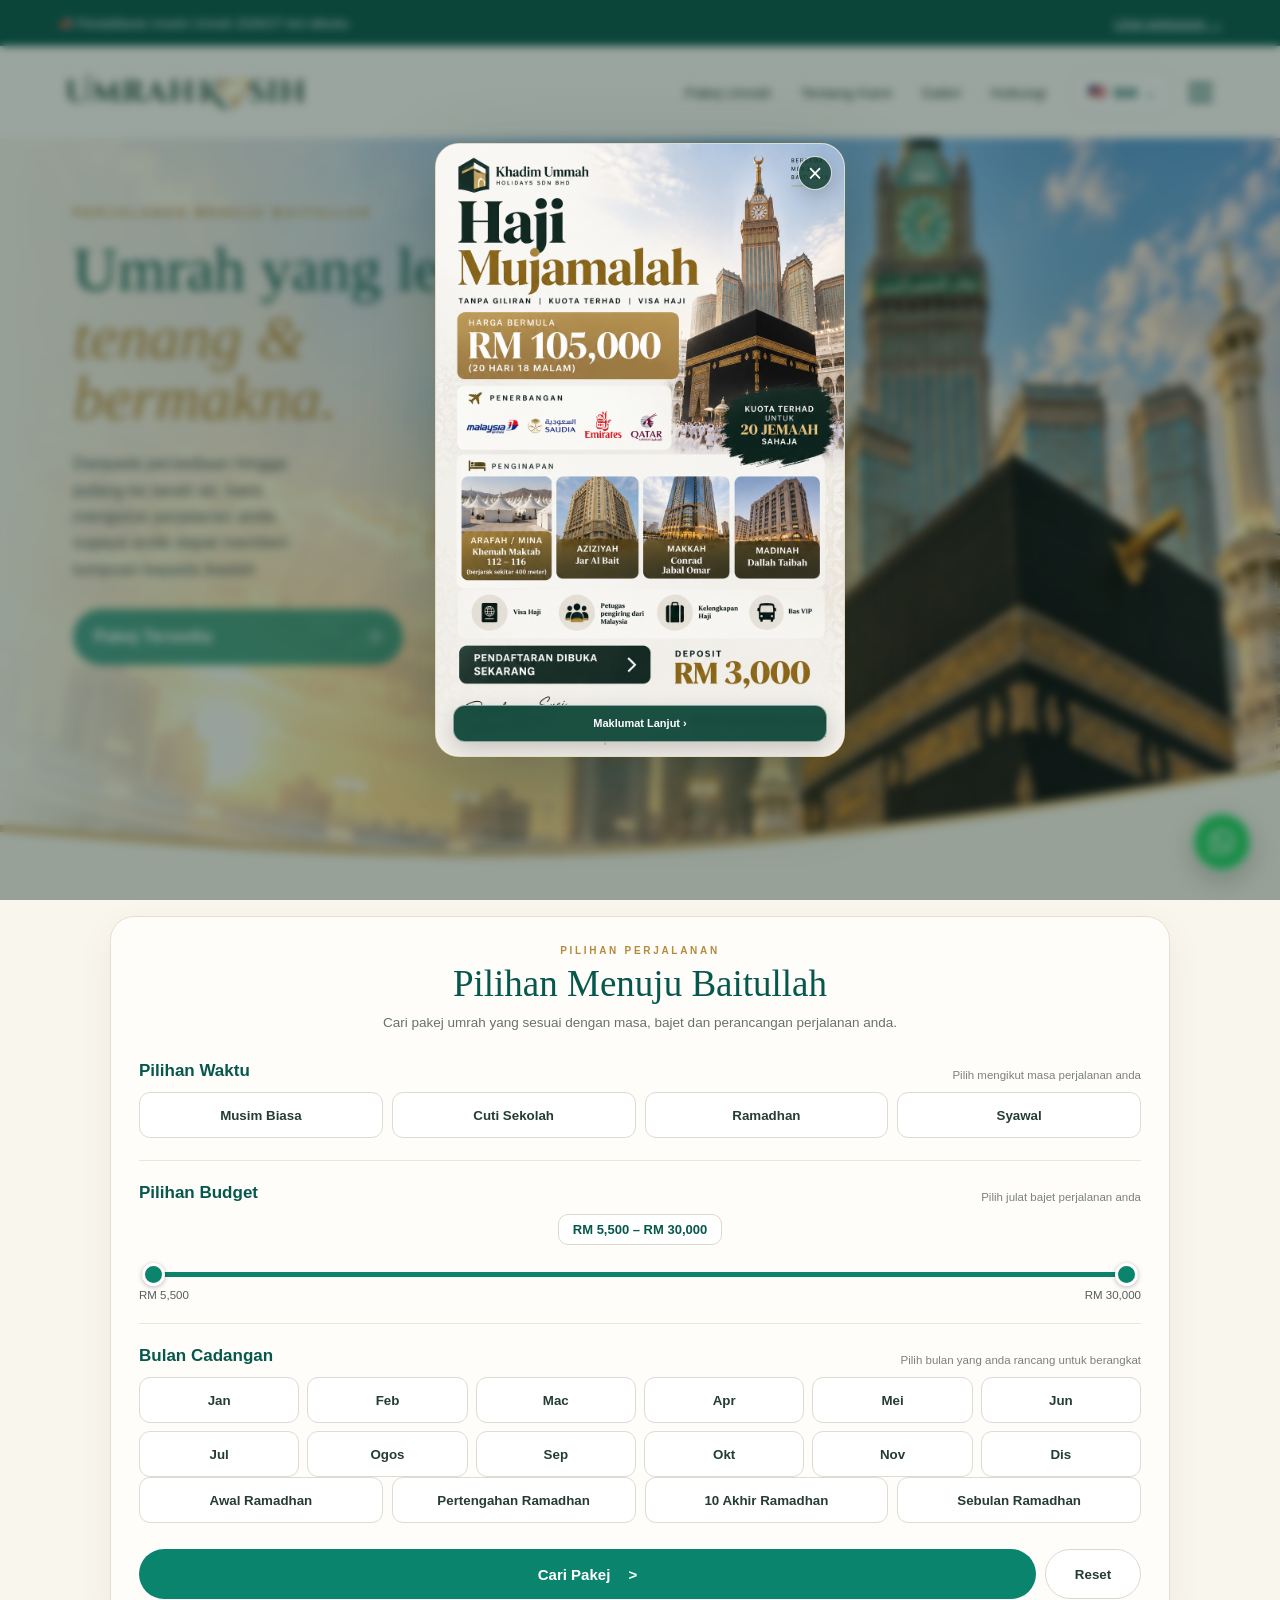
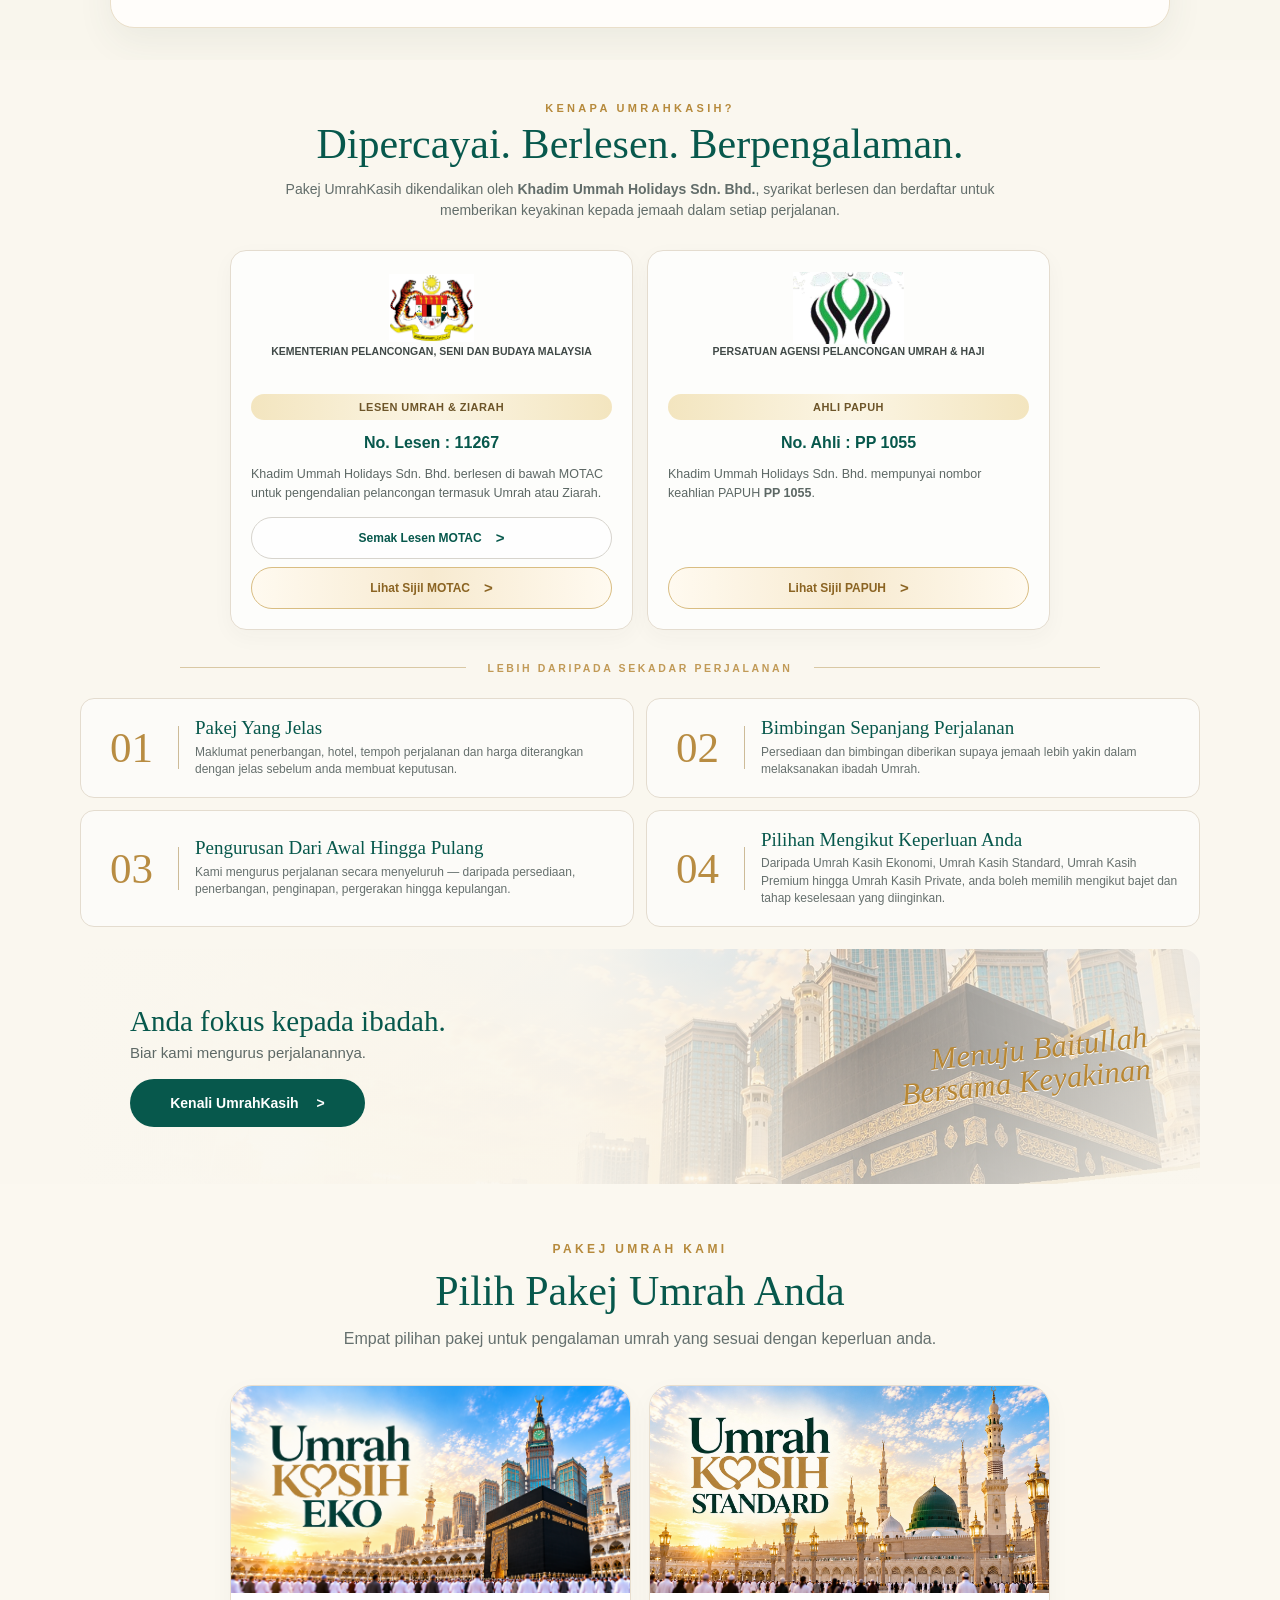
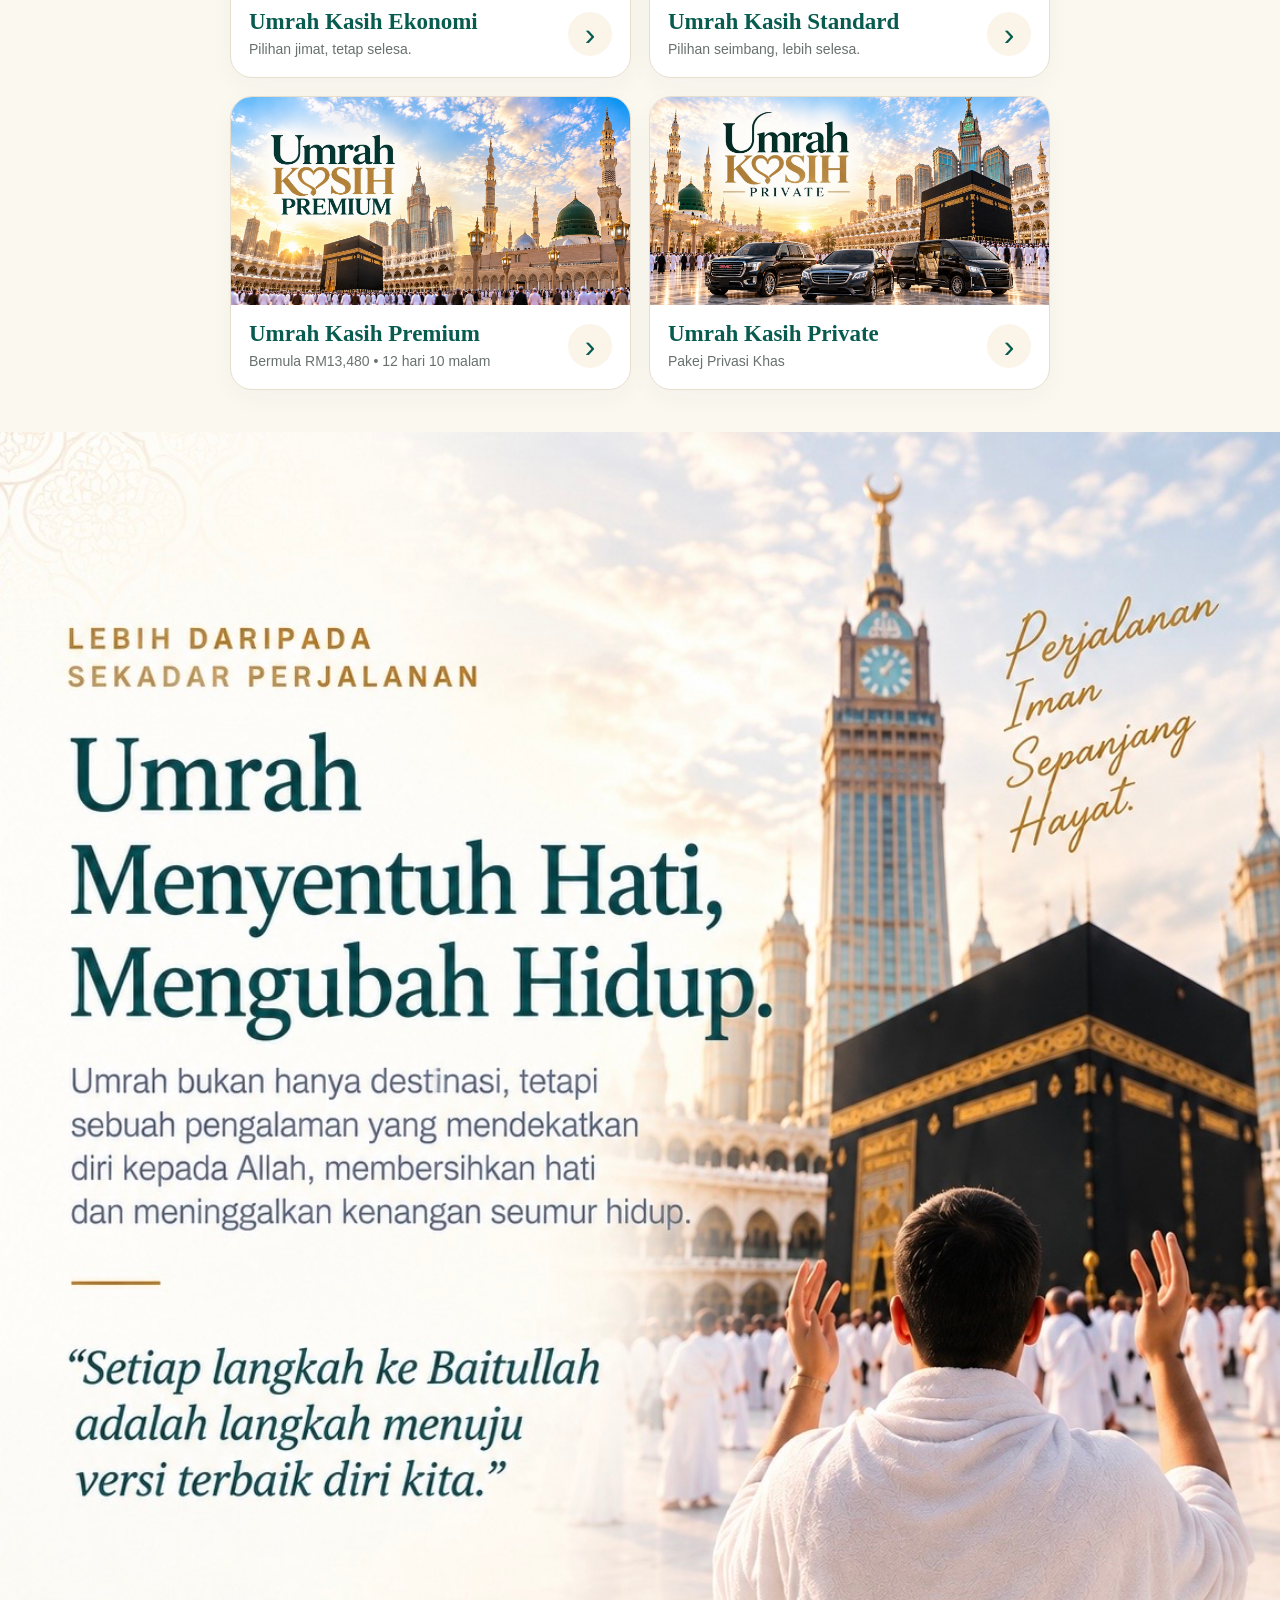
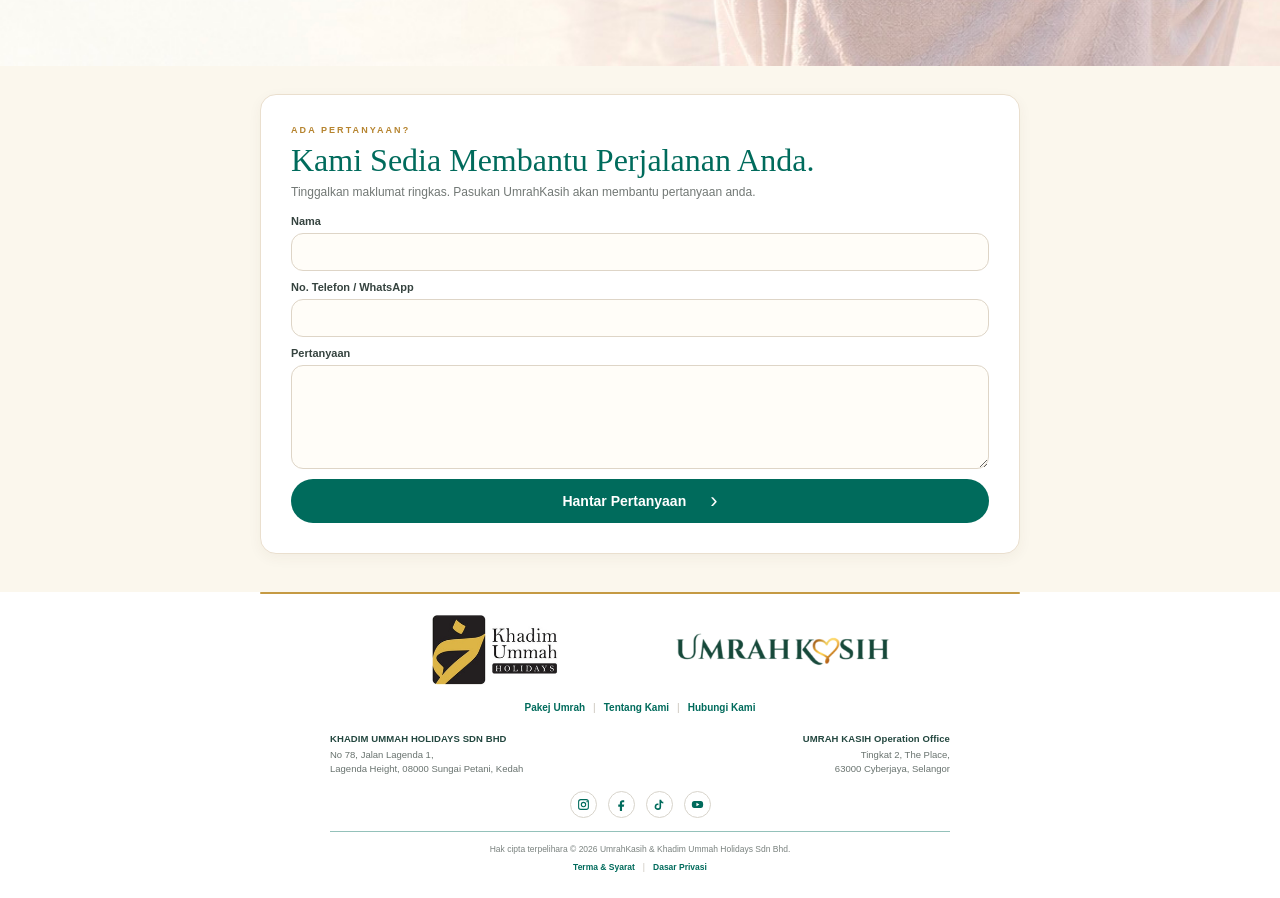
==== commit 5beae3cc: "Add files via upload" ====
--- a/index.html
+++ b/index.html
@@ -11,21 +11,12 @@
 
 <!-- V54.33 — UmrahKasih Advert: opening popup + scroll sticky banner -->
 <div class="uk-ad-backdrop" id="ukAdBackdrop" aria-hidden="true"></div>
-<section class="uk-ad-popup" id="ukAdPopup" aria-label="Promosi UmrahKasih" aria-hidden="true">
+<section class="uk-ad-popup uk-ad-popup-poster" id="ukAdPopup" aria-label="Promosi Haji Mujamalah" aria-hidden="true">
   <button class="uk-ad-close" id="ukAdClose" type="button" aria-label="Tutup iklan">×</button>
-  <div class="uk-ad-popup-media">
-    <img id="ukAdPopupImage" src="product-eko-home-mobile.png" alt="Umrah Kasih Eco">
-    <div class="uk-ad-dots" id="ukAdDots" aria-hidden="true"></div>
-  </div>
-  <div class="uk-ad-popup-copy">
-    <div>
-      <small id="ukAdPopupKicker">PAKEJ UMRAH</small>
-      <h2 id="ukAdPopupTitle">Umrah Kasih Eco</h2>
-      <p id="ukAdPopupText">Umrah lebih mampu, perjalanan terurus.</p>
-      <strong id="ukAdPopupPrice">Bermula RM5,980</strong>
-    </div>
-    <a class="uk-ad-popup-cta" id="ukAdPopupCta" href="product.html?id=eko-normal-9h7m-2026-27">Maklumat Lanjut ›</a>
-  </div>
+  <div class="uk-ad-popup-media uk-ad-popup-poster-media">
+    <img id="ukAdPopupImage" src="advert-haji-mujamalah.jpg" alt="Haji Mujamalah Khadim Ummah Holidays">
+  </div>
+  <a class="uk-ad-popup-cta uk-ad-popup-poster-cta" id="ukAdPopupCta" href="#">Maklumat Lanjut ›</a>
 </section>
 
 <a class="uk-ad-sticky" id="ukAdSticky" href="product.html?id=eko-normal-9h7m-2026-27" aria-label="Maklumat lanjut promosi UmrahKasih" aria-hidden="true">
--- a/advert.css
+++ b/advert.css
@@ -71,3 +71,42 @@
 @media(prefers-reduced-motion:reduce){
   .uk-ad-backdrop,.uk-ad-popup,.uk-ad-sticky,.uk-ad-popup-media img,.uk-ad-sticky img{transition:none!important}
 }
+
+/* V54.34 — full-poster cross-sell popup */
+.uk-ad-popup.uk-ad-popup-poster{
+  width:min(410px,88vw);
+  max-height:88vh;
+  background:#f8f5ed;
+}
+.uk-ad-popup-poster .uk-ad-popup-poster-media{
+  aspect-ratio:auto;
+  max-height:88vh;
+  overflow:auto;
+  background:#f8f5ed;
+}
+.uk-ad-popup-poster .uk-ad-popup-poster-media img{
+  display:block;
+  width:100%;
+  height:auto;
+  max-height:none;
+  object-fit:contain;
+  object-position:center top;
+}
+.uk-ad-popup-poster .uk-ad-popup-poster-cta{
+  position:absolute;
+  left:50%;
+  bottom:14px;
+  transform:translateX(-50%);
+  width:calc(100% - 34px);
+  text-align:center;
+  padding:12px 14px;
+  border:1px solid rgba(255,255,255,.5);
+  background:rgba(13,70,55,.94);
+  box-shadow:0 8px 22px rgba(0,0,0,.18);
+  backdrop-filter:blur(5px);
+}
+@media(max-width:520px){
+  .uk-ad-popup.uk-ad-popup-poster{width:min(390px,91vw);max-height:88vh;border-radius:18px}
+  .uk-ad-popup-poster .uk-ad-popup-poster-media{max-height:88vh}
+  .uk-ad-popup-poster .uk-ad-popup-poster-cta{bottom:11px;width:calc(100% - 28px);padding:11px 12px}
+}
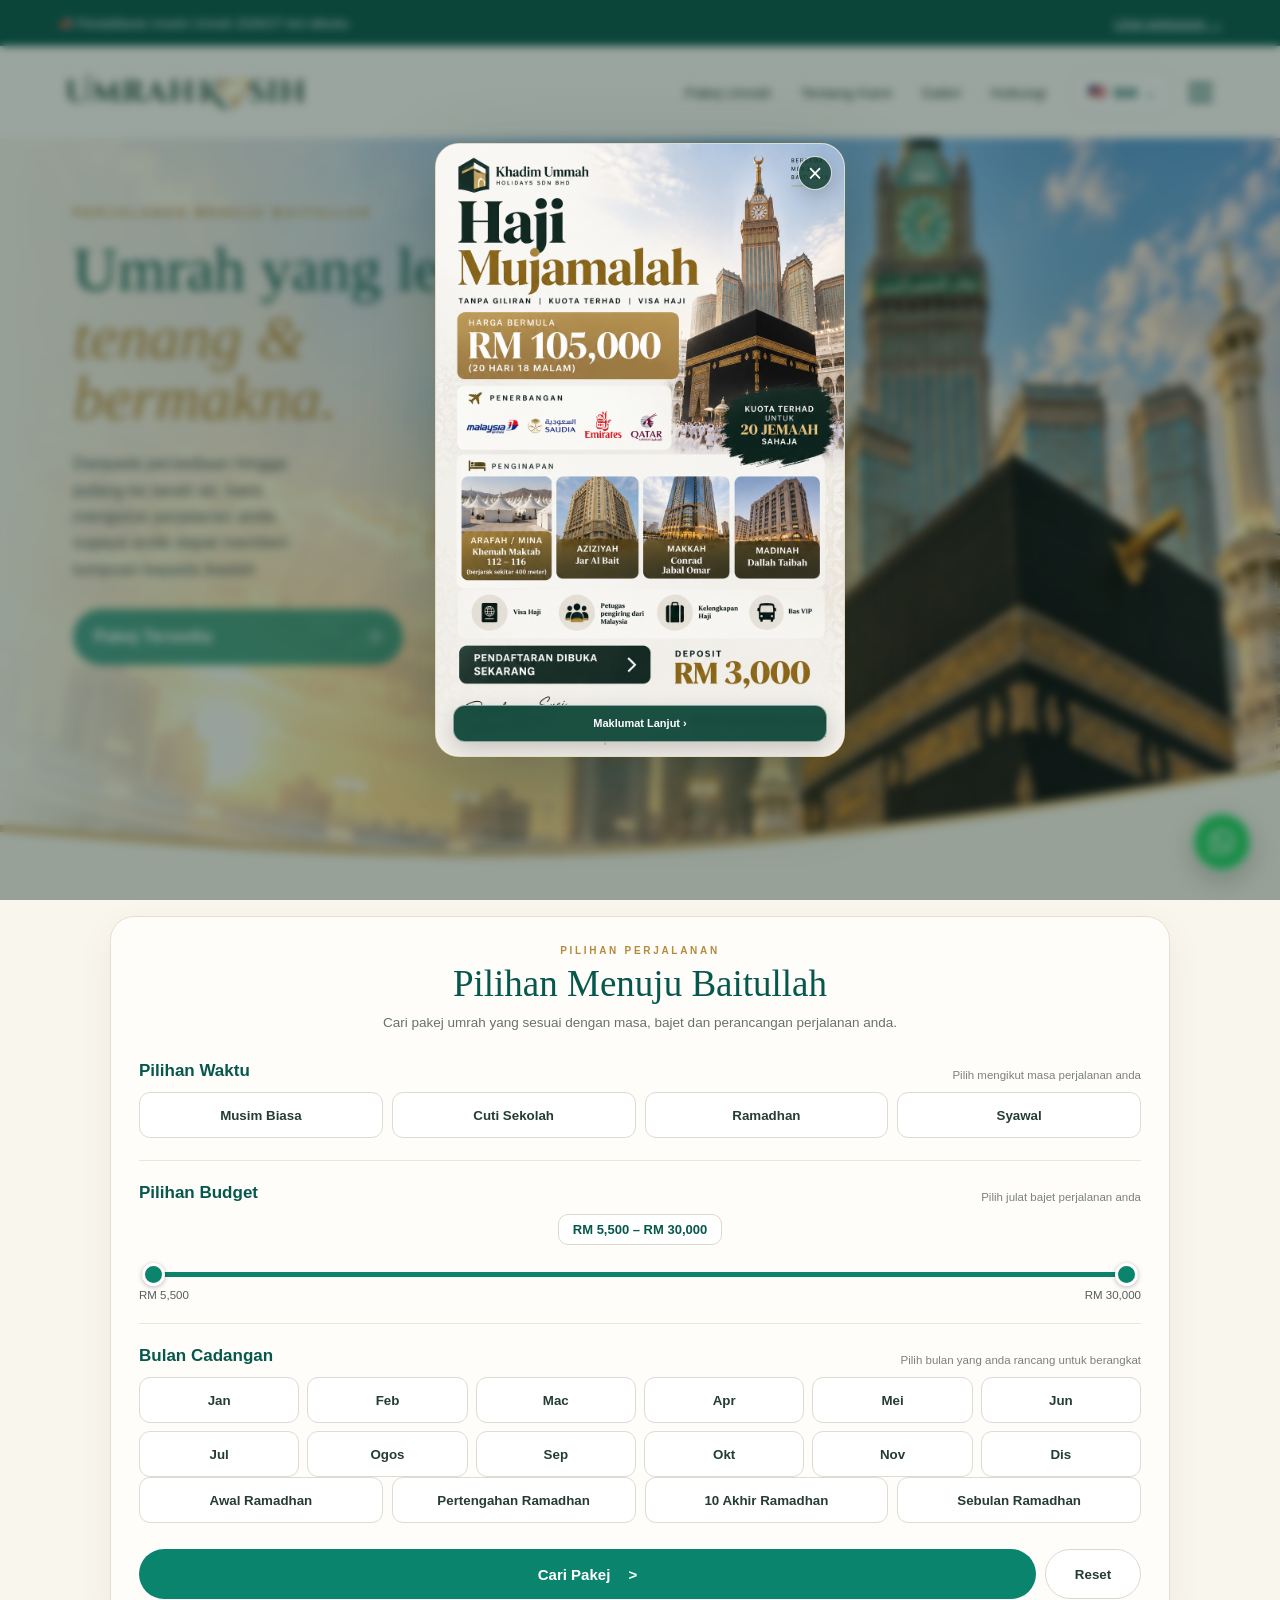
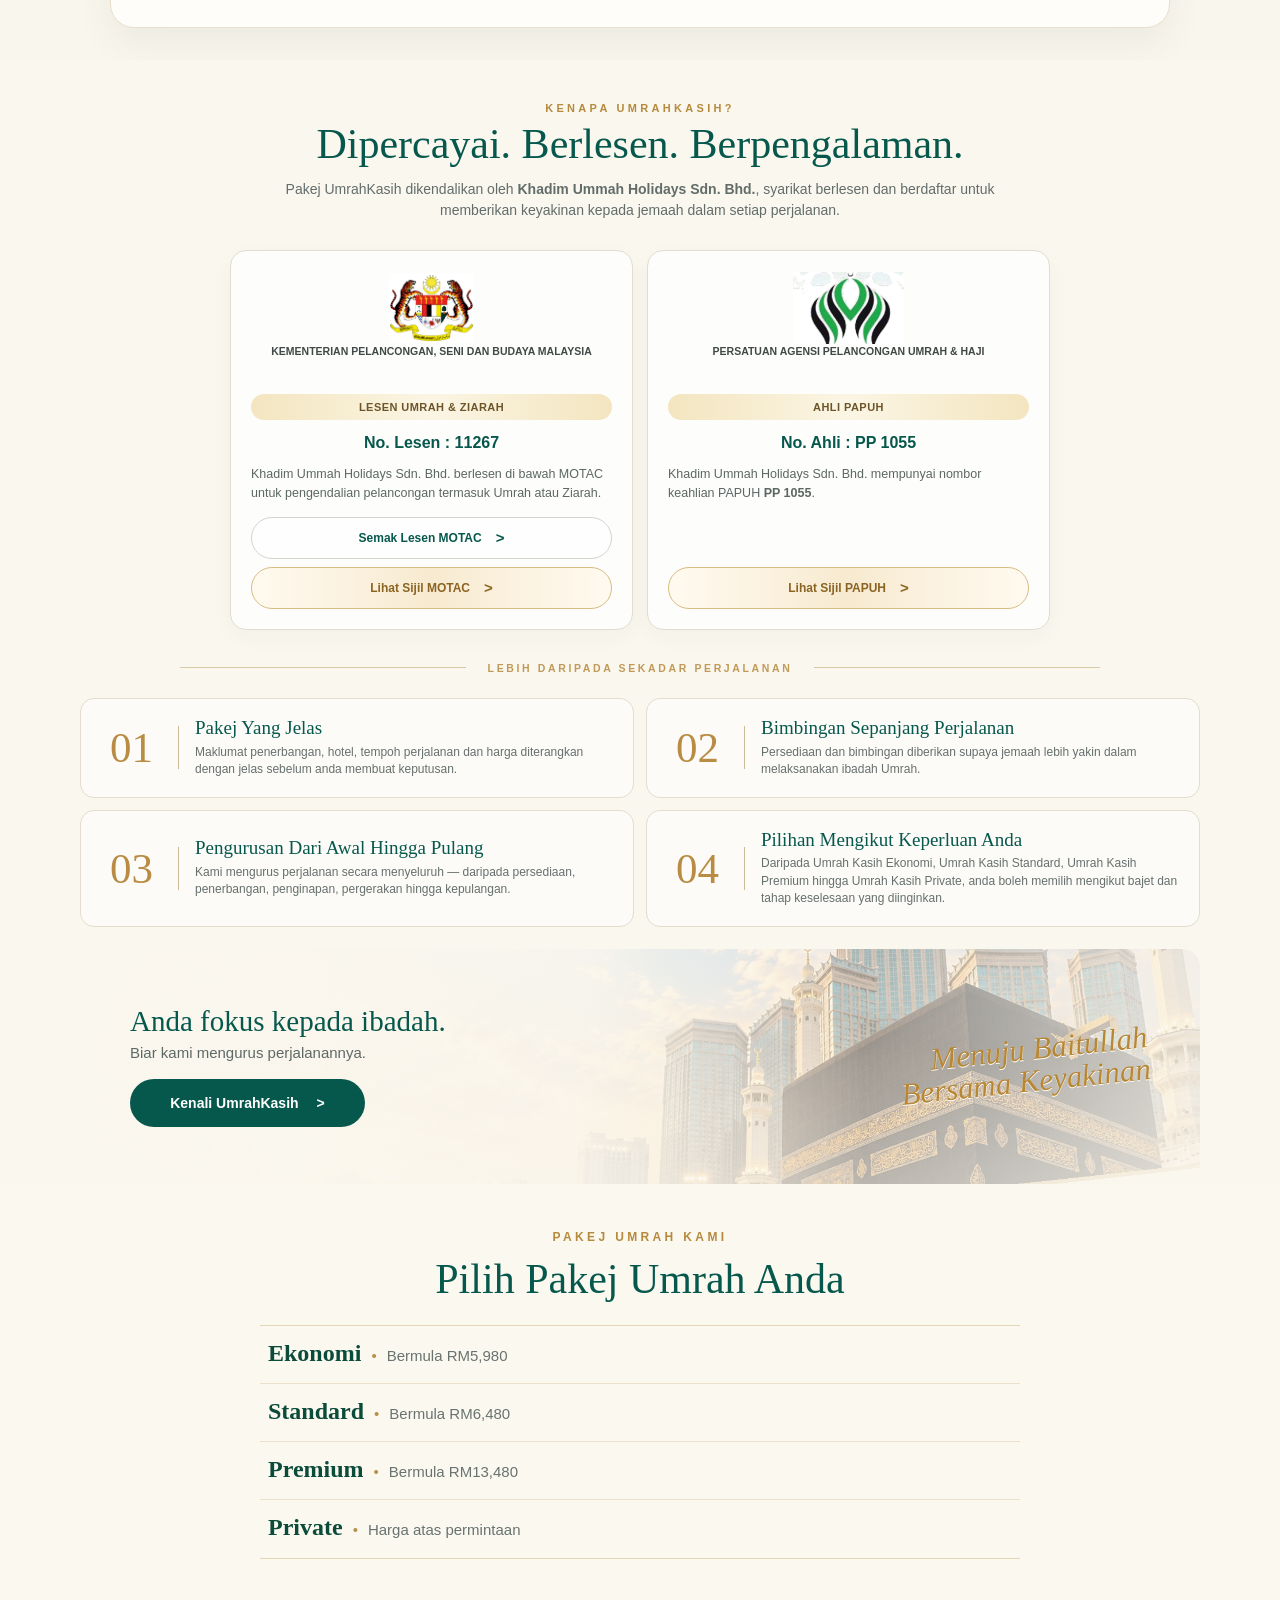
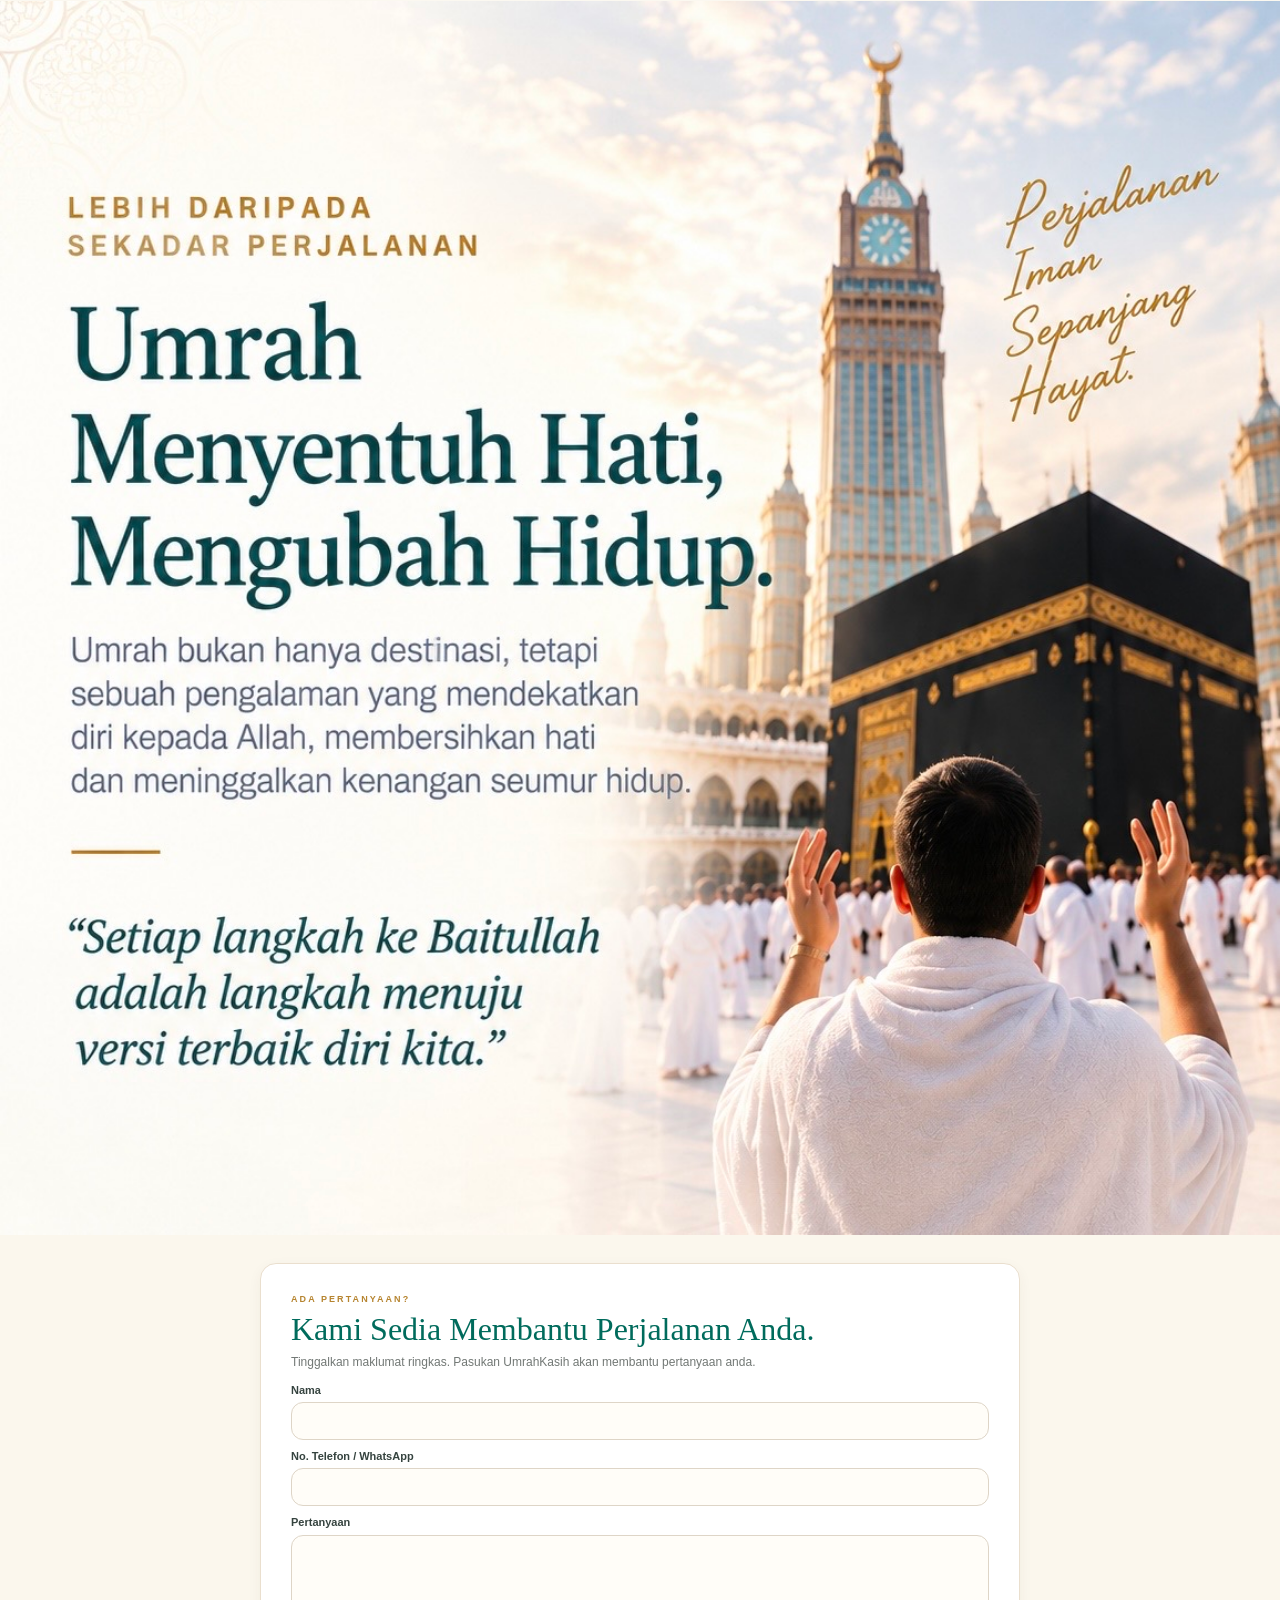
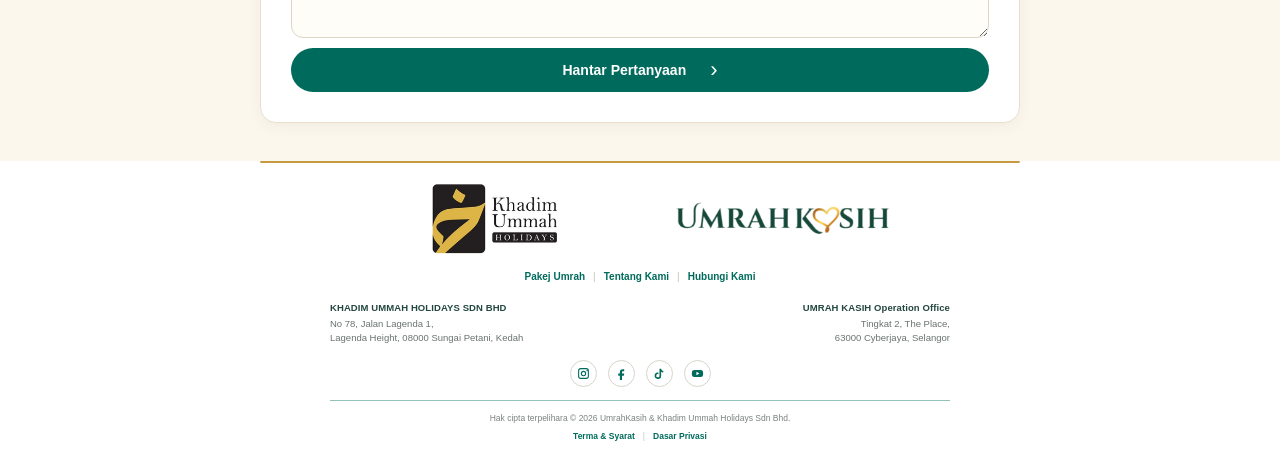
==== commit 85e2c783: "Add files via upload" ====
--- a/index.html
+++ b/index.html
@@ -6,6 +6,7 @@
 <title>Umrah Kasih</title>
 <link rel="stylesheet" href="style.css">
 <link rel="stylesheet" href="advert.css">
+<link rel="stylesheet" href="packages-simple.css">
 </head>
 <body>
 
@@ -176,29 +177,29 @@
   </div>
 </section>
 
-<section id="packages" class="packages">
+<section id="packages" class="packages packages-simple">
     <div class="eyebrow">PAKEJ UMRAH KAMI</div>
     <h2 data-ms="Pilih Pakej Umrah Anda" data-en="Choose Your Umrah Package">Pilih Pakej Umrah Anda</h2>
-    <p data-ms="Empat pilihan pakej untuk pengalaman umrah yang sesuai dengan keperluan anda."
-       data-en="Four package choices designed around your Umrah needs.">
-       Empat pilihan pakej untuk pengalaman umrah yang sesuai dengan keperluan anda.
-    </p>
-    <div class="cards package-card-grid">
-      <a class="package-card" href="results.html?series=eko" aria-label="Umrah Kasih Ekonomi">
-        <div class="package-visual"><img src="product-eko-home-mobile.png" alt="Umrah Kasih Ekonomi — 9 hari 7 malam, bermula RM5,980"></div>
-        <div class="package-card-body"><div><h3>Umrah Kasih Ekonomi</h3><p>Pilihan jimat, tetap selesa.</p></div><span class="package-arrow">›</span></div>
+    <div class="package-simple-list" aria-label="Kategori Pakej UmrahKasih">
+      <a class="package-simple-row" href="results.html?series=eko" aria-label="Ekonomi — bermula RM5,980">
+        <span class="package-simple-name" data-ms="Ekonomi" data-en="Economy">Ekonomi</span>
+        <span class="package-simple-sep">•</span>
+        <span class="package-simple-price" data-ms="Bermula RM5,980" data-en="From RM5,980">Bermula <strong>RM5,980</strong></span>
       </a>
-      <a class="package-card" href="results.html?series=standard" aria-label="Umrah Kasih Standard">
-        <div class="package-visual"><img src="product-standard-home-mobile.jpg" alt="Umrah Kasih Standard — 11 hari 9 malam, bermula RM6,480"></div>
-        <div class="package-card-body"><div><h3>Umrah Kasih Standard</h3><p>Pilihan seimbang, lebih selesa.</p></div><span class="package-arrow">›</span></div>
+      <a class="package-simple-row" href="results.html?series=standard" aria-label="Standard — bermula RM6,480">
+        <span class="package-simple-name">Standard</span>
+        <span class="package-simple-sep">•</span>
+        <span class="package-simple-price" data-ms="Bermula RM6,480" data-en="From RM6,480">Bermula <strong>RM6,480</strong></span>
       </a>
-      <a class="package-card" href="results.html?series=premium" aria-label="Umrah Kasih Premium">
-        <div class="package-visual premium"><img src="product-premium-home-mobile.jpg" alt="Umrah Kasih Premium — 12 hari 10 malam, bermula RM13,480"></div>
-        <div class="package-card-body"><div><h3>Umrah Kasih Premium</h3><p>Bermula RM13,480 • 12 hari 10 malam</p></div><span class="package-arrow">›</span></div>
+      <a class="package-simple-row" href="results.html?series=premium" aria-label="Premium — bermula RM13,480">
+        <span class="package-simple-name">Premium</span>
+        <span class="package-simple-sep">•</span>
+        <span class="package-simple-price" data-ms="Bermula RM13,480" data-en="From RM13,480">Bermula <strong>RM13,480</strong></span>
       </a>
-      <a class="package-card" href="results.html?series=private" aria-label="Umrah Kasih Private">
-        <div class="package-visual private"><img src="product-private-home-mobile.jpg" alt="Umrah Kasih Private — Pakej Privasi Khas"></div>
-        <div class="package-card-body"><div><h3>Umrah Kasih Private</h3><p>Pakej Privasi Khas</p></div><span class="package-arrow">›</span></div>
+      <a class="package-simple-row" href="results.html?series=private" aria-label="Private — harga atas permintaan">
+        <span class="package-simple-name">Private</span>
+        <span class="package-simple-sep">•</span>
+        <span class="package-simple-price" data-ms="Harga atas permintaan" data-en="Price on request">Harga atas permintaan</span>
       </a>
     </div>
   </section>
--- a/packages-simple.css
+++ b/packages-simple.css
@@ -0,0 +1,91 @@
+/* V54.36 — premium compact package category list */
+#packages.packages-simple{
+  padding-top:46px;
+  padding-bottom:42px;
+}
+#packages.packages-simple>p{display:none!important}
+#packages.packages-simple h2{
+  margin-bottom:24px;
+}
+.package-simple-list{
+  width:min(760px,92vw);
+  margin:0 auto;
+  border-top:1px solid rgba(183,146,73,.34);
+  border-bottom:1px solid rgba(183,146,73,.34);
+}
+.package-simple-row{
+  display:flex;
+  align-items:baseline;
+  gap:10px;
+  min-height:58px;
+  padding:15px 8px;
+  border-bottom:1px solid rgba(183,146,73,.22);
+  color:#0b4b3a;
+  text-decoration:none;
+  background:transparent;
+  transition:background-color .22s ease, padding-left .22s ease;
+}
+.package-simple-row:last-child{border-bottom:0}
+.package-simple-row:hover,
+.package-simple-row:focus-visible{
+  background:rgba(247,244,236,.72);
+  padding-left:14px;
+  outline:none;
+}
+.package-simple-name{
+  font-family:Georgia,"Times New Roman",serif;
+  font-weight:700;
+  font-size:24px;
+  line-height:1.05;
+  white-space:nowrap;
+}
+.package-simple-sep{
+  color:#b79249;
+  font-size:15px;
+  line-height:1;
+}
+.package-simple-price{
+  color:#68736f;
+  font-size:15px;
+  line-height:1.25;
+}
+.package-simple-price strong{
+  color:#17332b;
+  font-weight:800;
+}
+@media(max-width:700px){
+  #packages.packages-simple{
+    padding-top:32px;
+    padding-bottom:30px;
+  }
+  #packages.packages-simple .eyebrow{
+    margin-bottom:8px;
+  }
+  #packages.packages-simple h2{
+    font-size:30px;
+    line-height:1.04;
+    margin:0 auto 19px;
+  }
+  .package-simple-list{
+    width:calc(100% - 38px);
+  }
+  .package-simple-row{
+    min-height:50px;
+    padding:12px 4px;
+    gap:8px;
+  }
+  .package-simple-name{
+    font-size:20px;
+  }
+  .package-simple-sep{
+    font-size:13px;
+  }
+  .package-simple-price{
+    font-size:13.5px;
+  }
+}
+@media(max-width:380px){
+  .package-simple-name{font-size:18px}
+  .package-simple-price{font-size:12.5px}
+  .package-simple-row{gap:6px}
+}
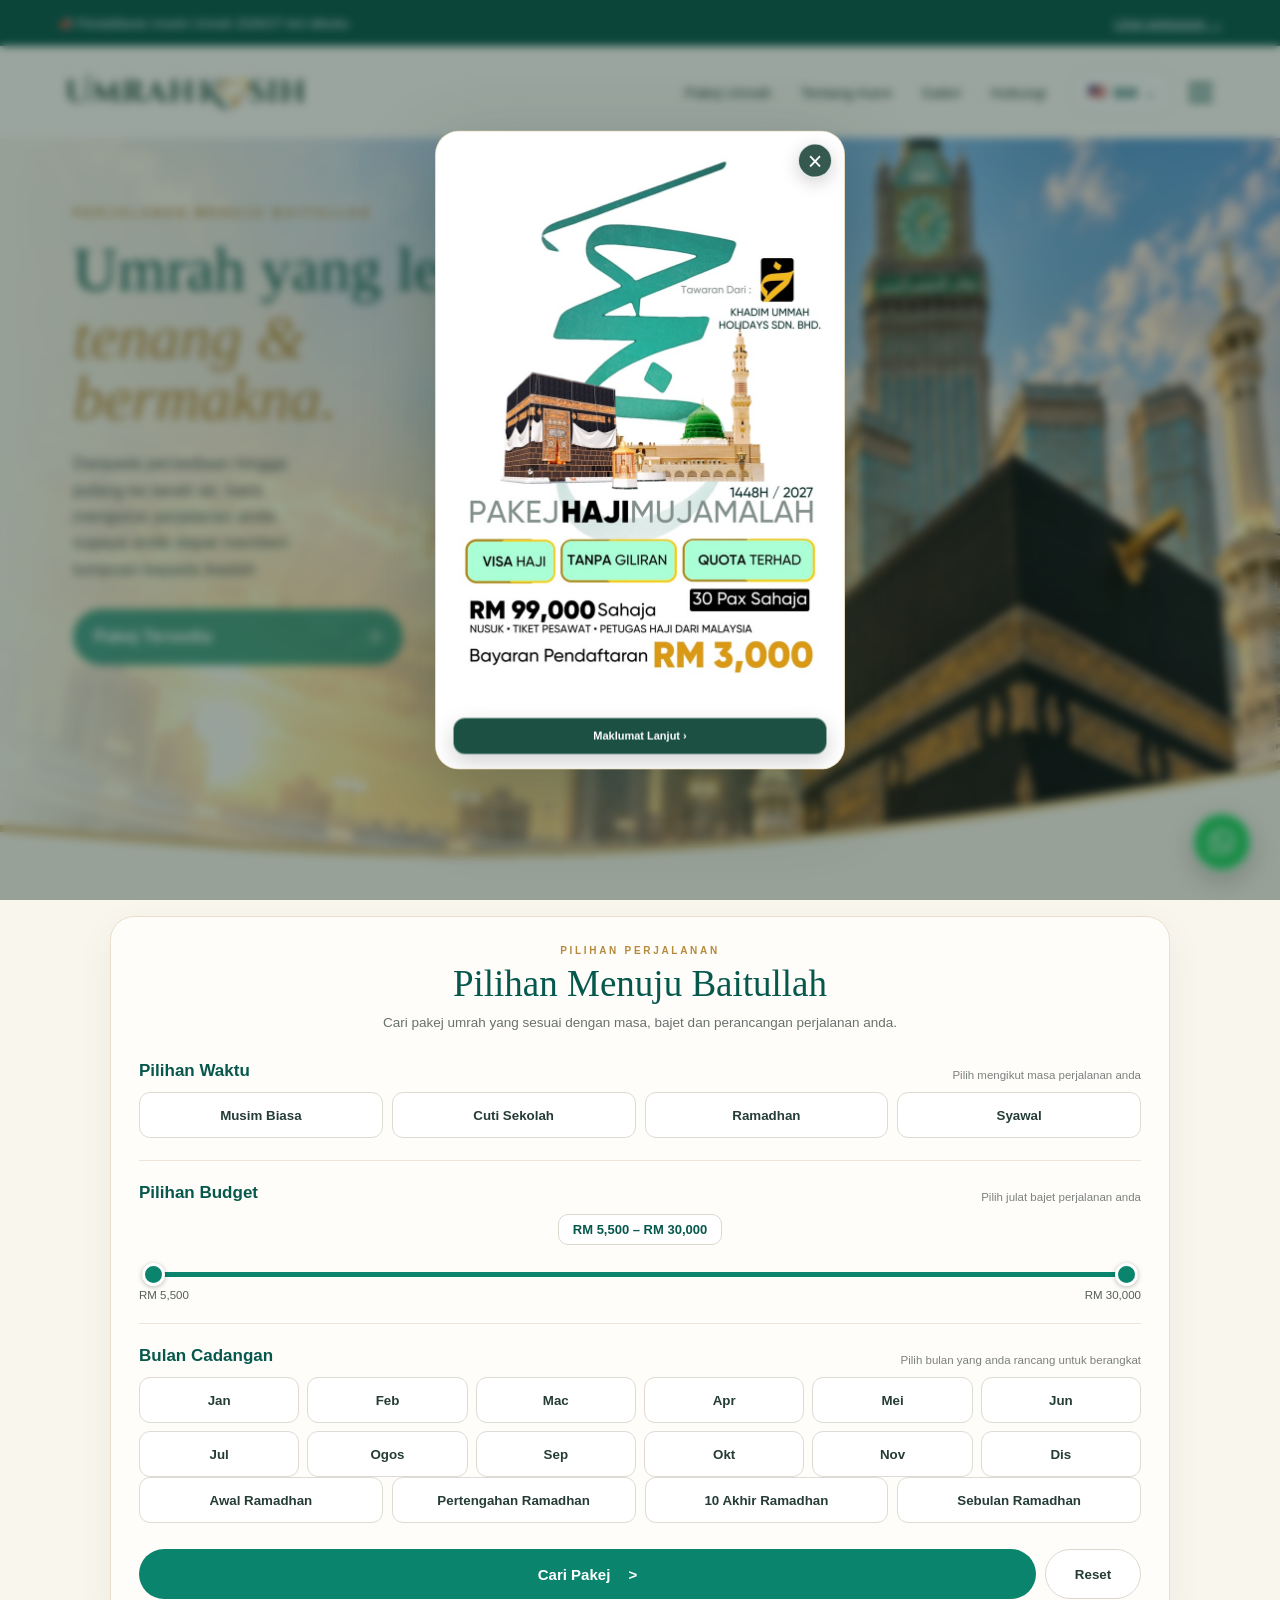
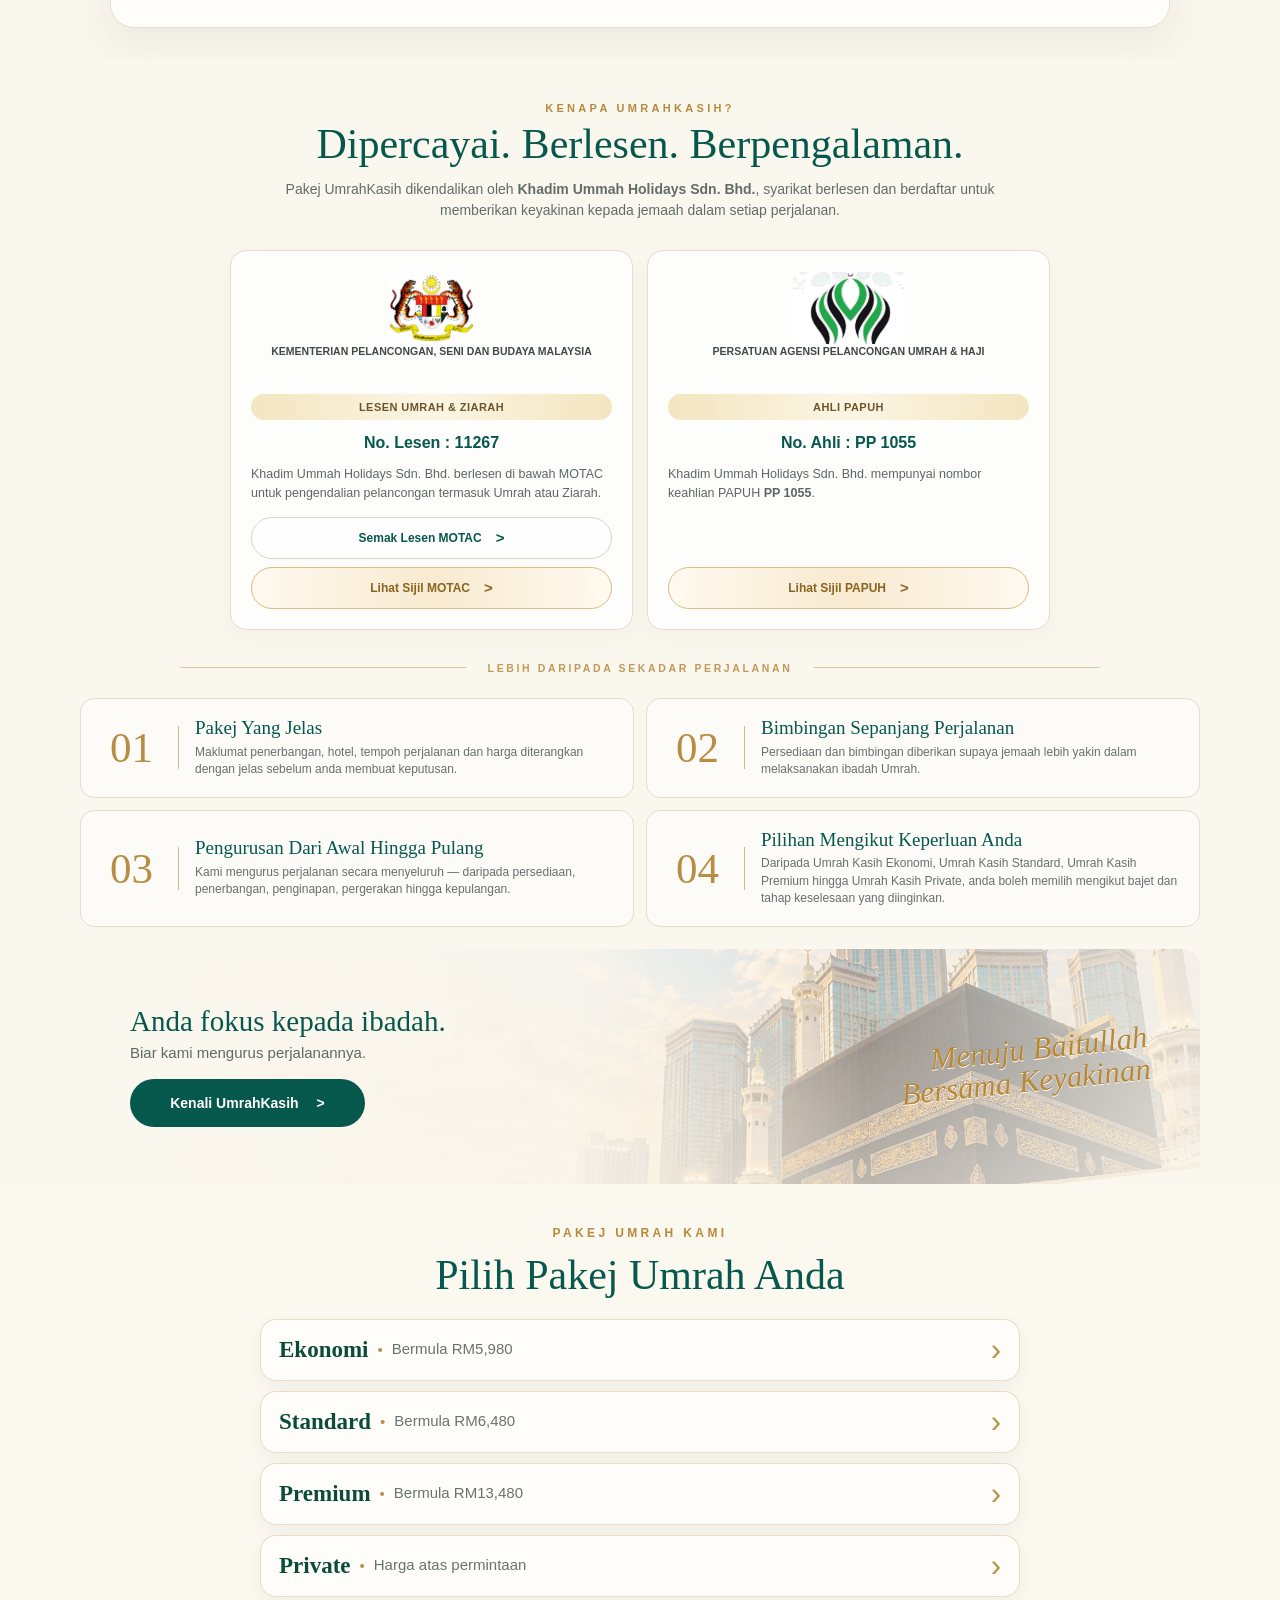
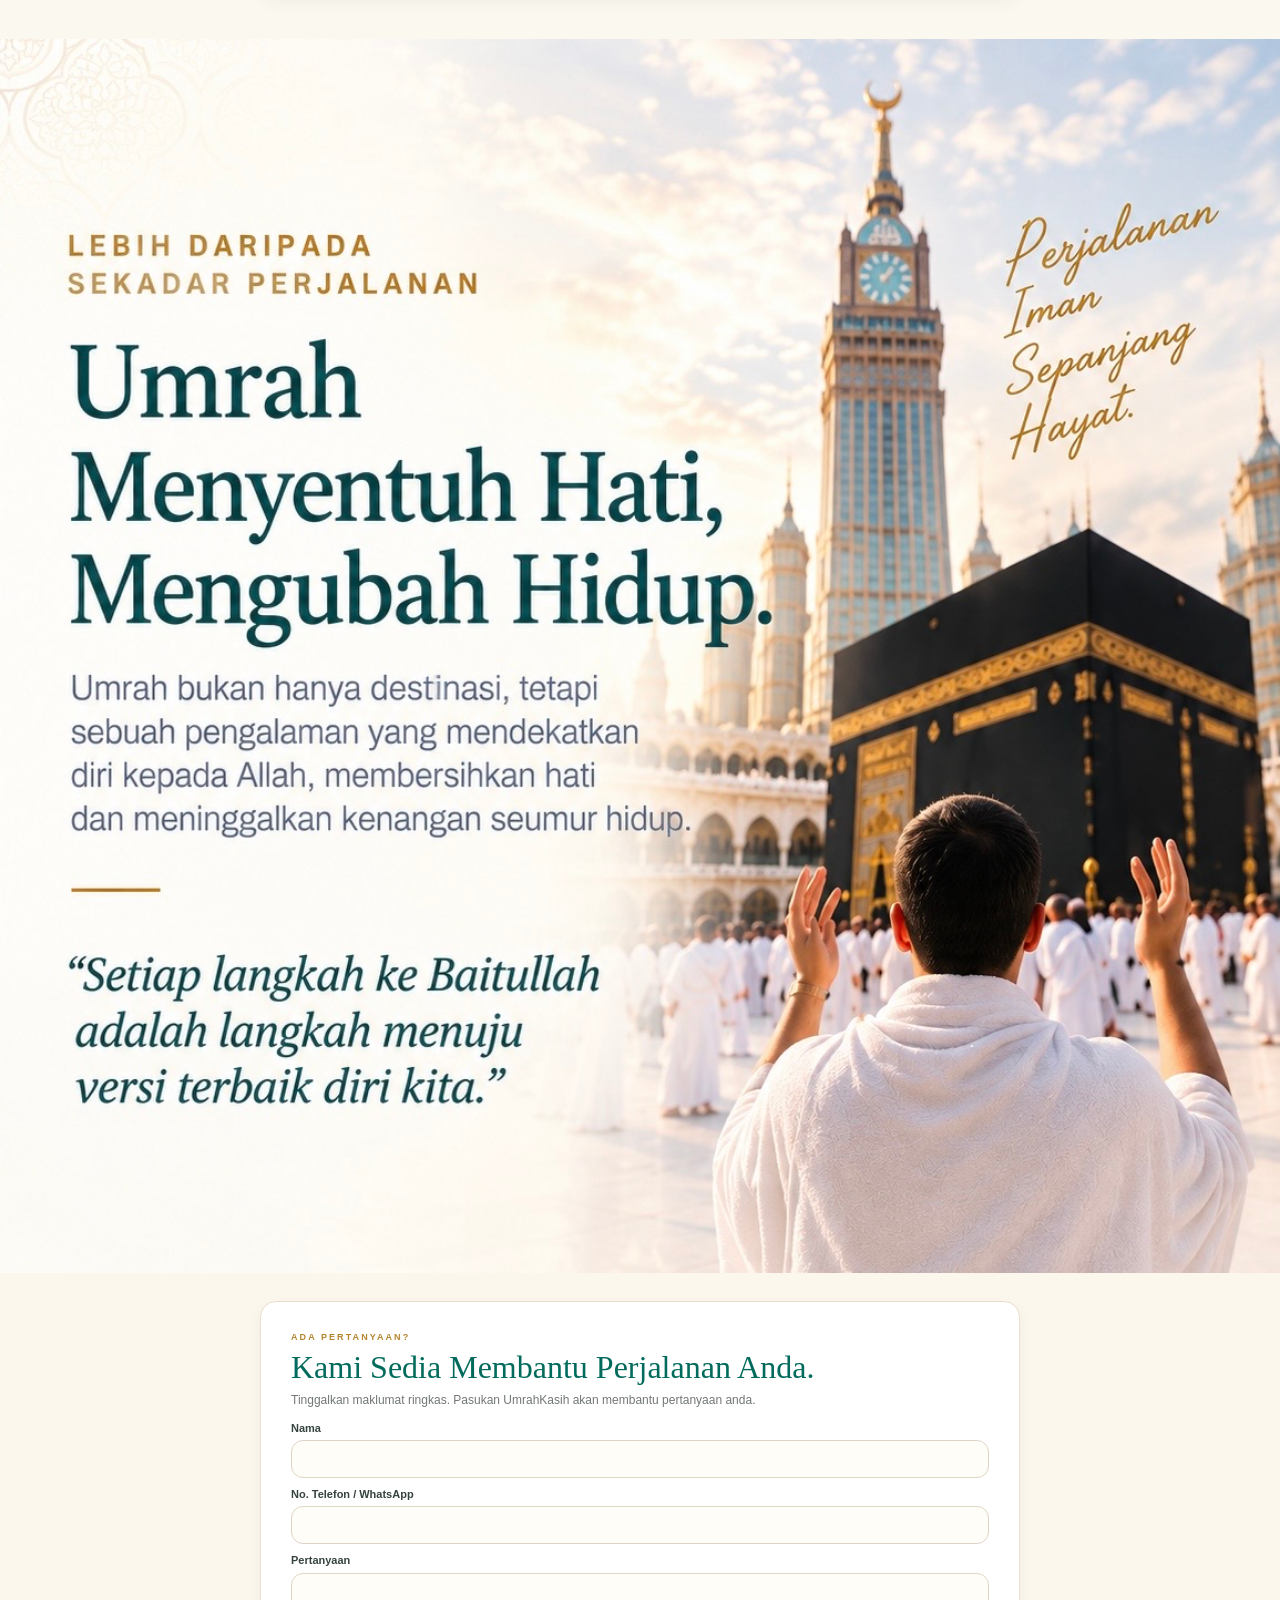
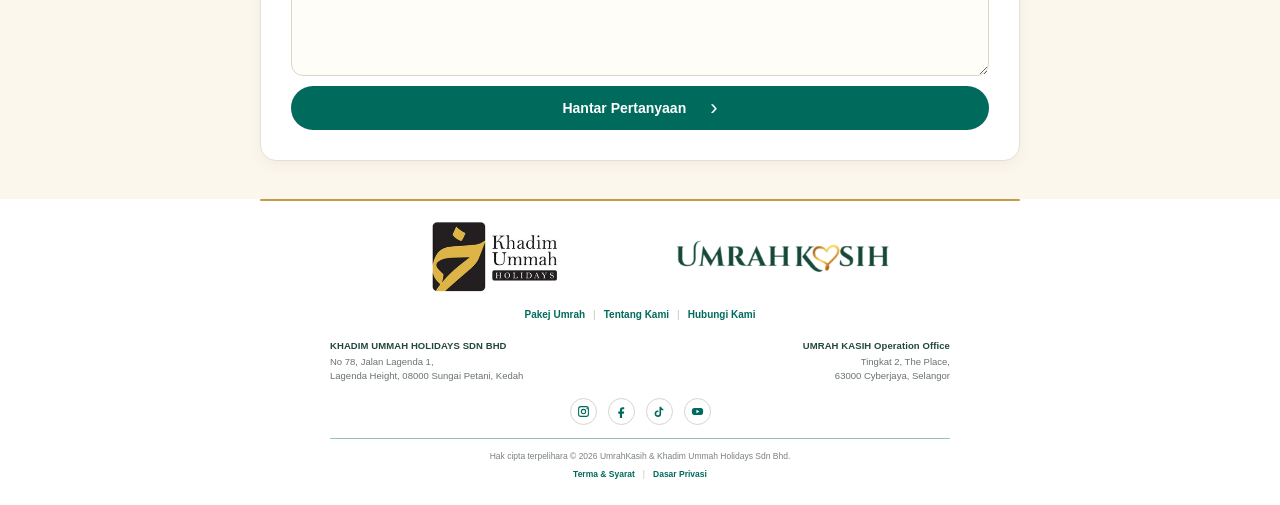
==== commit 1b7f0e0a: "Add files via upload" ====
--- a/index.html
+++ b/index.html
@@ -326,6 +326,7 @@
   </div>
 </section>
 
+<script src="referral.js?v=54.44"></script>
 <script src="app.js"></script>
 <script src="advert.js"></script>
 <script>
--- a/packages-simple.css
+++ b/packages-simple.css
@@ -1,41 +1,66 @@
-/* V54.36 — premium compact package category list */
+/* V54.37 — clickable premium package buttons */
 #packages.packages-simple{
-  padding-top:46px;
-  padding-bottom:42px;
+  padding-top:42px;
+  padding-bottom:36px;
 }
 #packages.packages-simple>p{display:none!important}
-#packages.packages-simple h2{
-  margin-bottom:24px;
-}
+#packages.packages-simple h2{margin-bottom:22px}
+
 .package-simple-list{
   width:min(760px,92vw);
   margin:0 auto;
-  border-top:1px solid rgba(183,146,73,.34);
-  border-bottom:1px solid rgba(183,146,73,.34);
+  display:grid;
+  gap:10px;
+  border:0;
 }
+
 .package-simple-row{
+  position:relative;
   display:flex;
-  align-items:baseline;
-  gap:10px;
-  min-height:58px;
-  padding:15px 8px;
-  border-bottom:1px solid rgba(183,146,73,.22);
+  align-items:center;
+  gap:9px;
+  min-height:62px;
+  padding:14px 48px 14px 18px;
+  border:1px solid rgba(183,146,73,.30);
+  border-radius:16px;
   color:#0b4b3a;
   text-decoration:none;
-  background:transparent;
-  transition:background-color .22s ease, padding-left .22s ease;
+  background:rgba(255,253,249,.96);
+  box-shadow:0 5px 16px rgba(42,52,46,.055);
+  transition:transform .16s ease, box-shadow .18s ease, border-color .18s ease, background-color .18s ease;
+  -webkit-tap-highlight-color:transparent;
 }
-.package-simple-row:last-child{border-bottom:0}
+
+.package-simple-row::after{
+  content:'›';
+  position:absolute;
+  right:18px;
+  top:50%;
+  transform:translateY(-52%);
+  color:#b79249;
+  font-family:Arial,sans-serif;
+  font-size:31px;
+  font-weight:500;
+  line-height:1;
+}
+
 .package-simple-row:hover,
 .package-simple-row:focus-visible{
-  background:rgba(247,244,236,.72);
-  padding-left:14px;
+  background:#fff;
+  border-color:rgba(183,146,73,.58);
+  box-shadow:0 8px 21px rgba(42,52,46,.09);
   outline:none;
 }
+.package-simple-row:active{
+  transform:scale(.987);
+  background:#faf6ec;
+  box-shadow:0 3px 10px rgba(42,52,46,.05);
+}
+
 .package-simple-name{
   font-family:Georgia,"Times New Roman",serif;
   font-weight:700;
-  font-size:24px;
+  font-size:23px;
   line-height:1.05;
   white-space:nowrap;
 }
@@ -43,49 +68,55 @@
   color:#b79249;
   font-size:15px;
   line-height:1;
+  flex:0 0 auto;
 }
 .package-simple-price{
   color:#68736f;
   font-size:15px;
   line-height:1.25;
+  min-width:0;
 }
 .package-simple-price strong{
-  color:#17332b;
-  font-weight:800;
+  color:#56635e;
+  font-weight:700;
 }
+
 @media(max-width:700px){
   #packages.packages-simple{
-    padding-top:32px;
-    padding-bottom:30px;
+    padding-top:30px;
+    padding-bottom:28px;
   }
-  #packages.packages-simple .eyebrow{
-    margin-bottom:8px;
-  }
+  #packages.packages-simple .eyebrow{margin-bottom:8px}
   #packages.packages-simple h2{
     font-size:30px;
     line-height:1.04;
-    margin:0 auto 19px;
+    margin:0 auto 18px;
   }
   .package-simple-list{
     width:calc(100% - 38px);
+    gap:9px;
   }
   .package-simple-row{
-    min-height:50px;
-    padding:12px 4px;
-    gap:8px;
+    min-height:58px;
+    padding:13px 42px 13px 15px;
+    border-radius:14px;
   }
-  .package-simple-name{
-    font-size:20px;
+  .package-simple-row::after{
+    right:14px;
+    font-size:28px;
   }
-  .package-simple-sep{
-    font-size:13px;
+  .package-simple-name{font-size:20px}
+  .package-simple-sep{font-size:12px}
+  .package-simple-price{font-size:13.5px}
+}
+
+@media(max-width:390px){
+  .package-simple-row{
+    gap:6px;
+    padding-left:13px;
+    padding-right:35px;
   }
-  .package-simple-price{
-    font-size:13.5px;
-  }
+  .package-simple-row::after{right:11px}
+  .package-simple-name{font-size:18.5px}
+  .package-simple-price{font-size:12.5px}
 }
-@media(max-width:380px){
-  .package-simple-name{font-size:18px}
-  .package-simple-price{font-size:12.5px}
-  .package-simple-row{gap:6px}
-}
